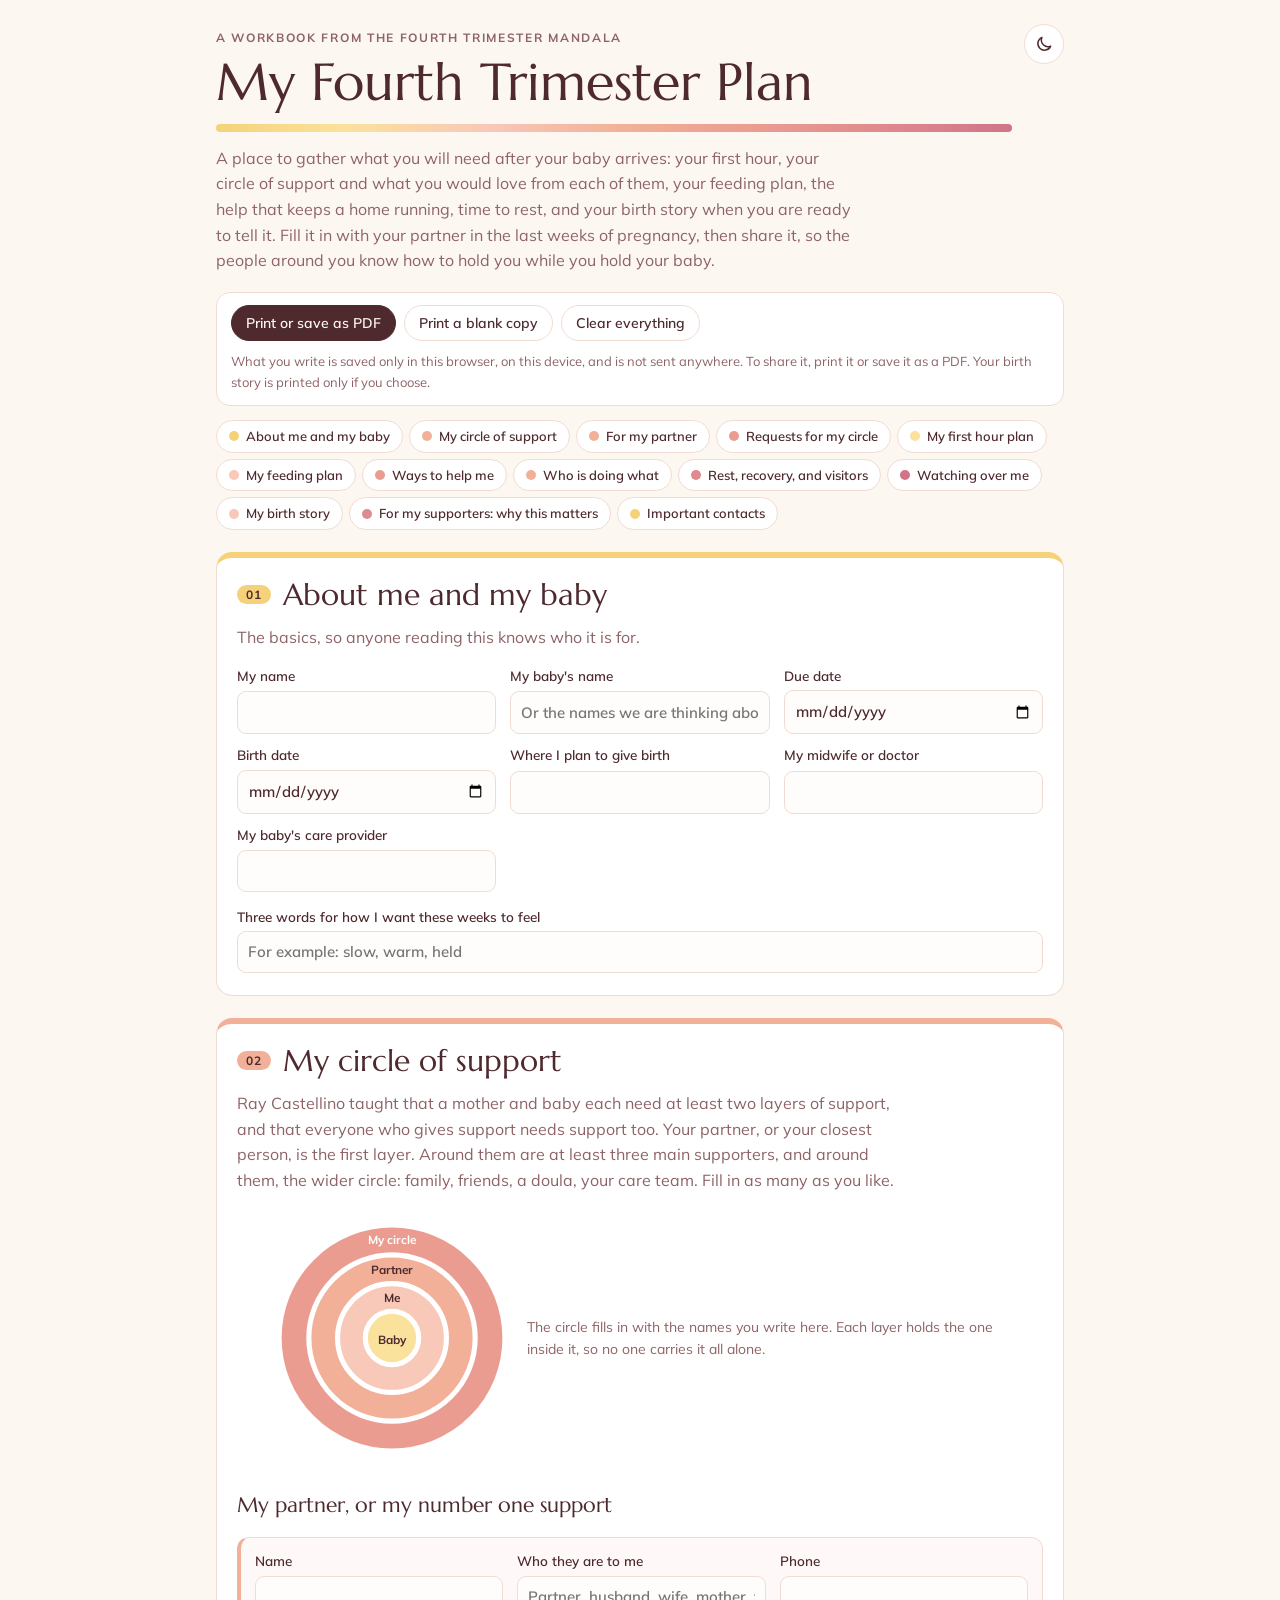
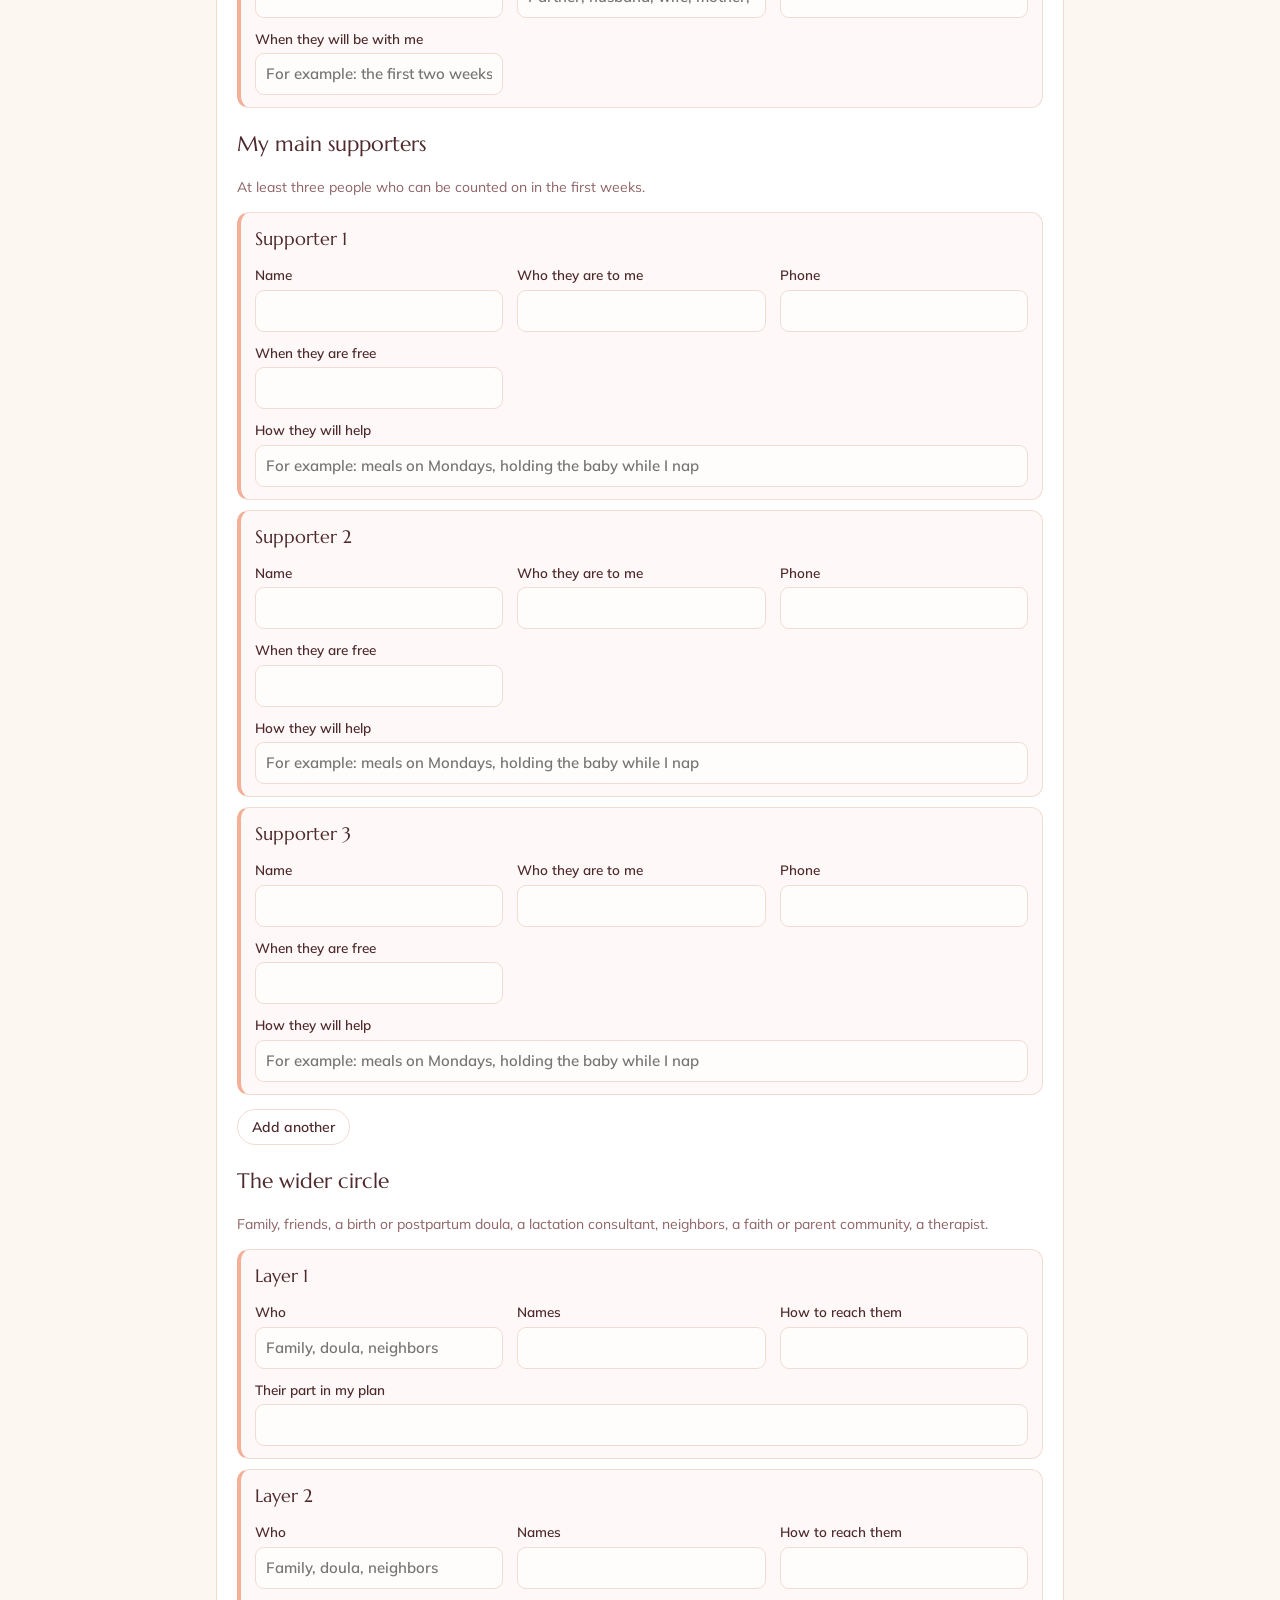
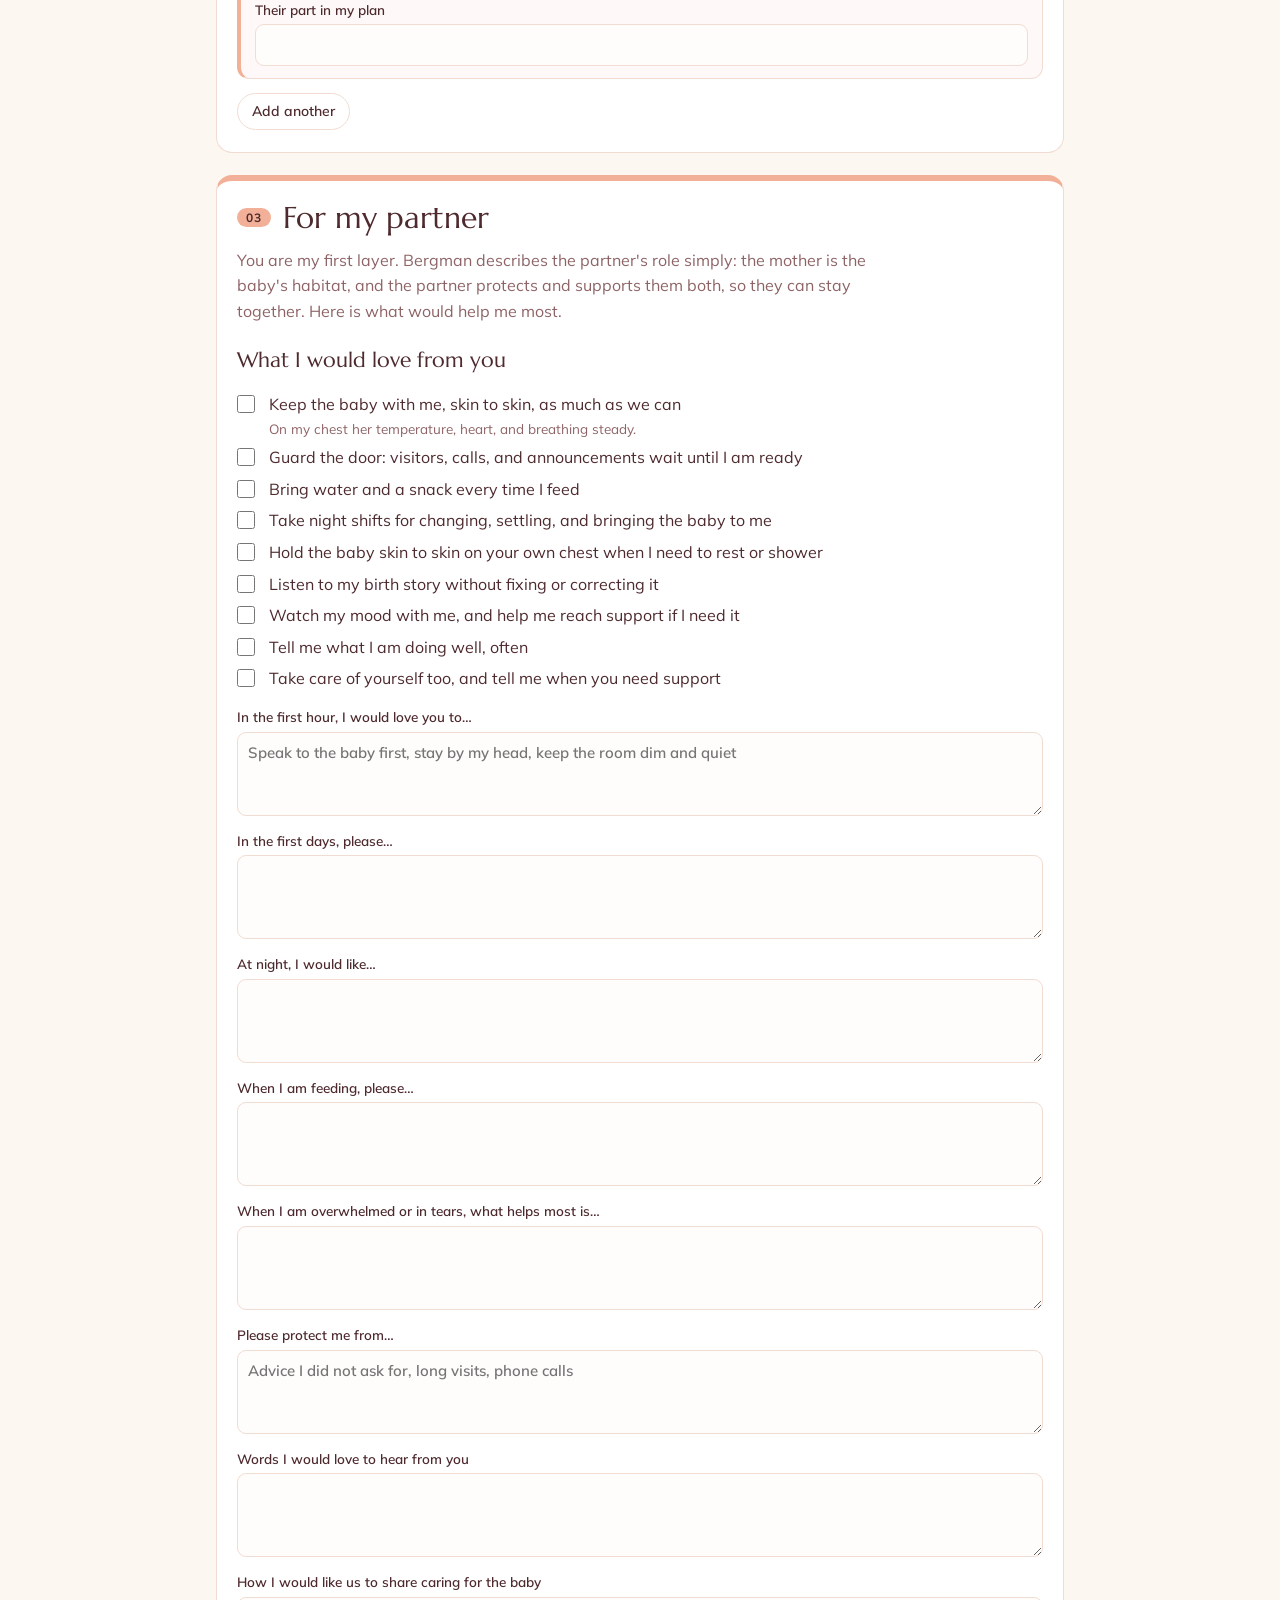
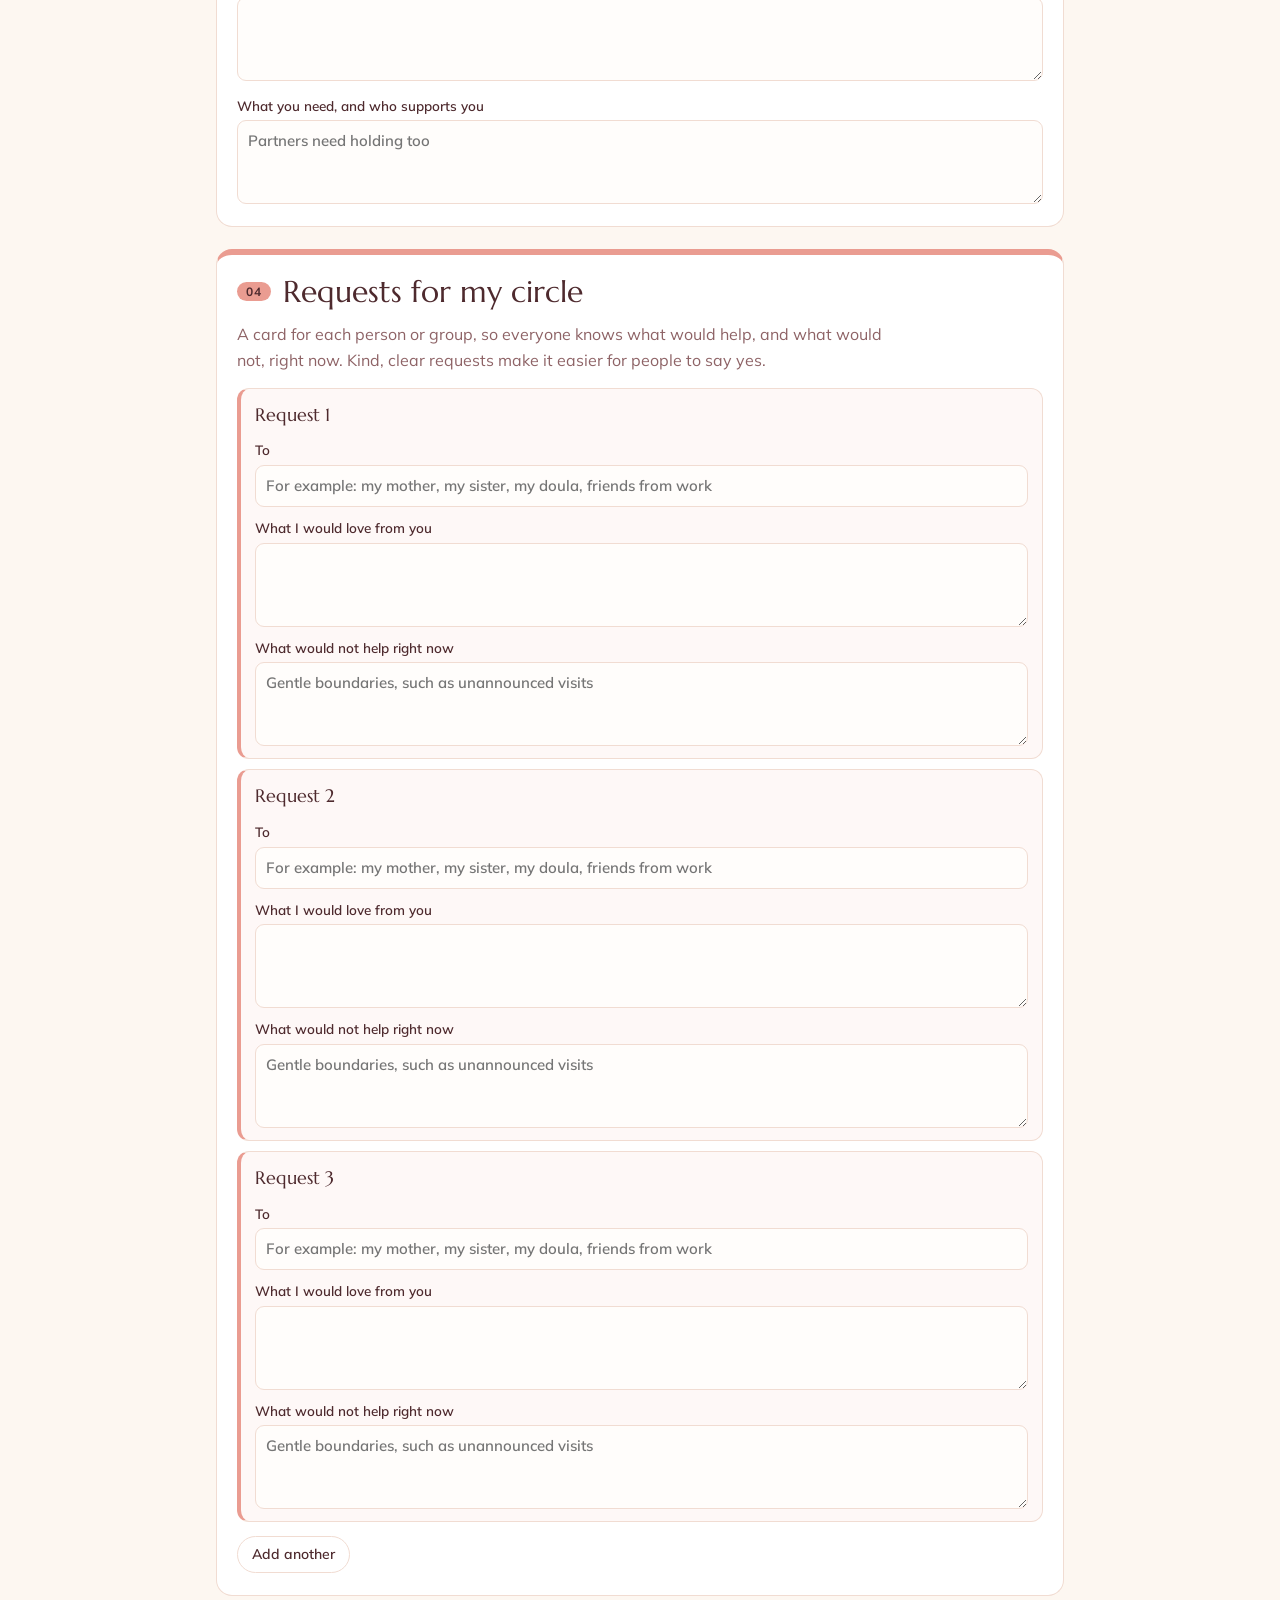
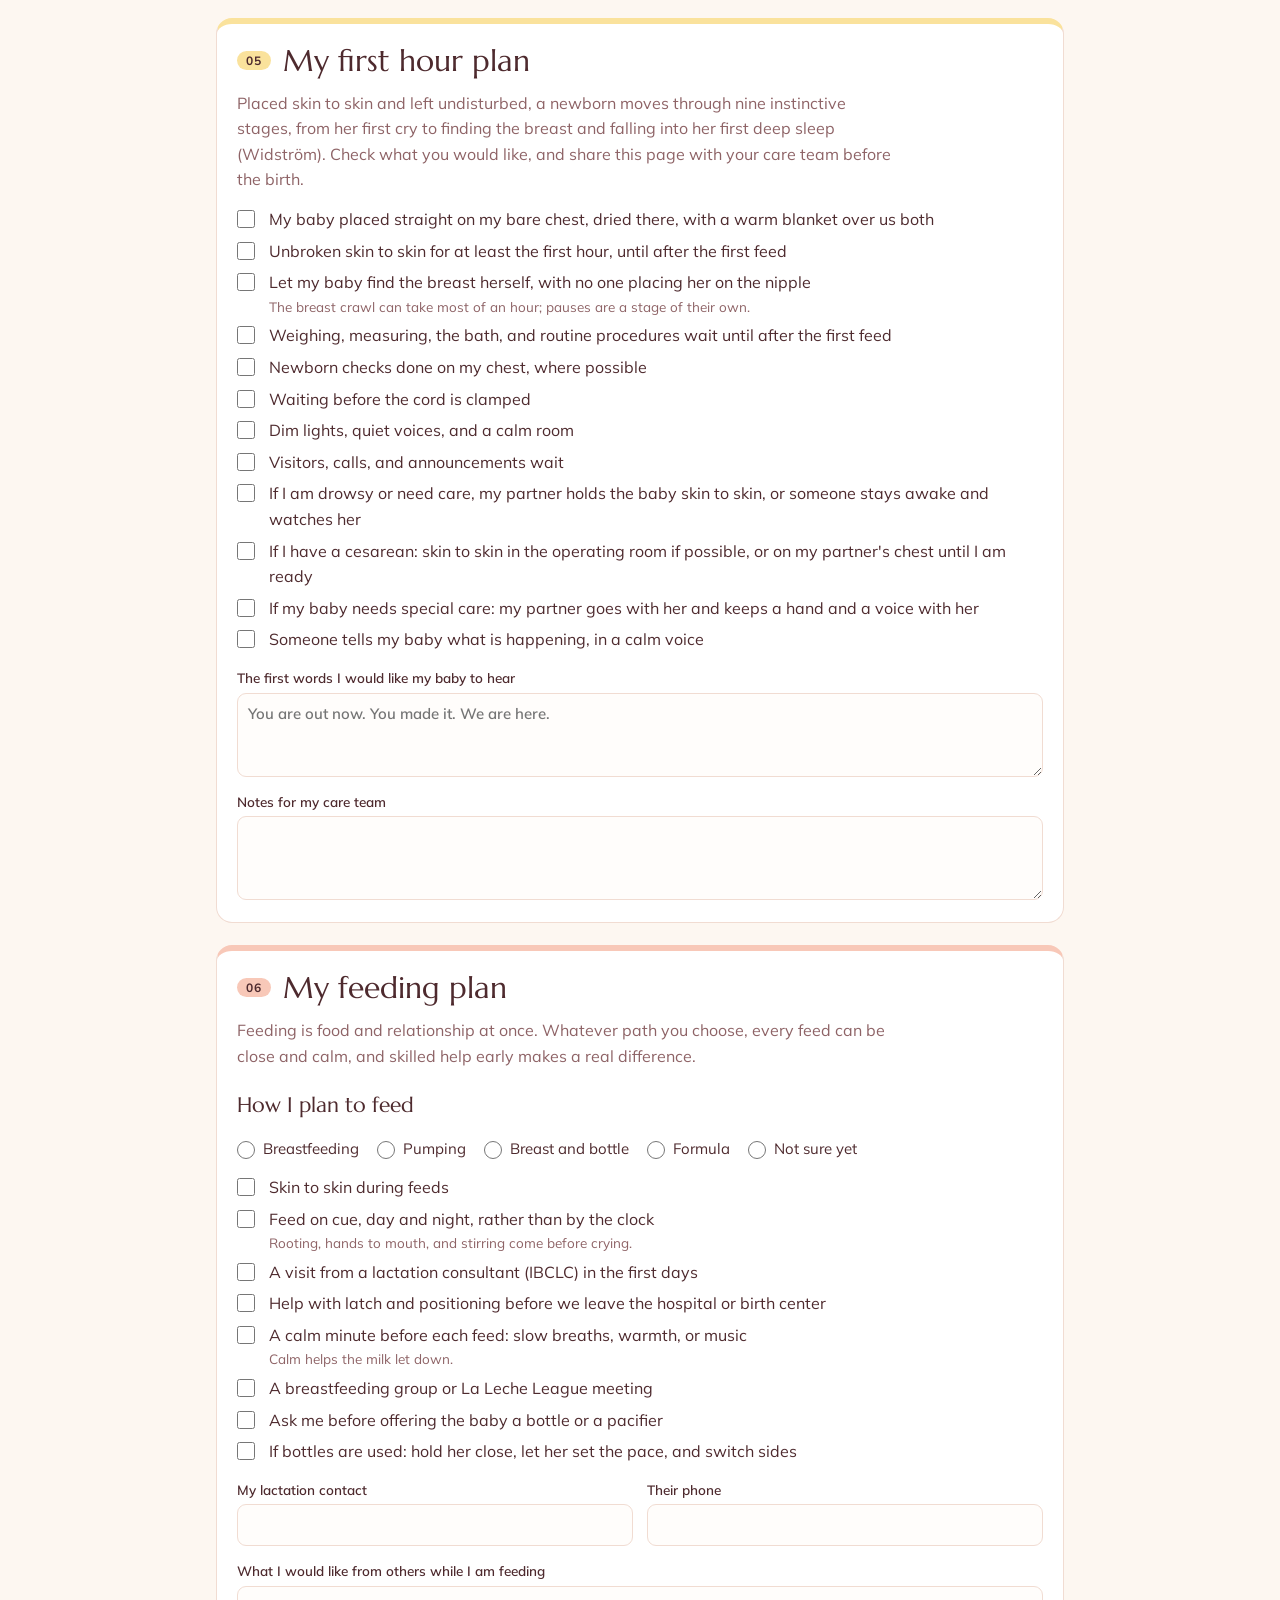
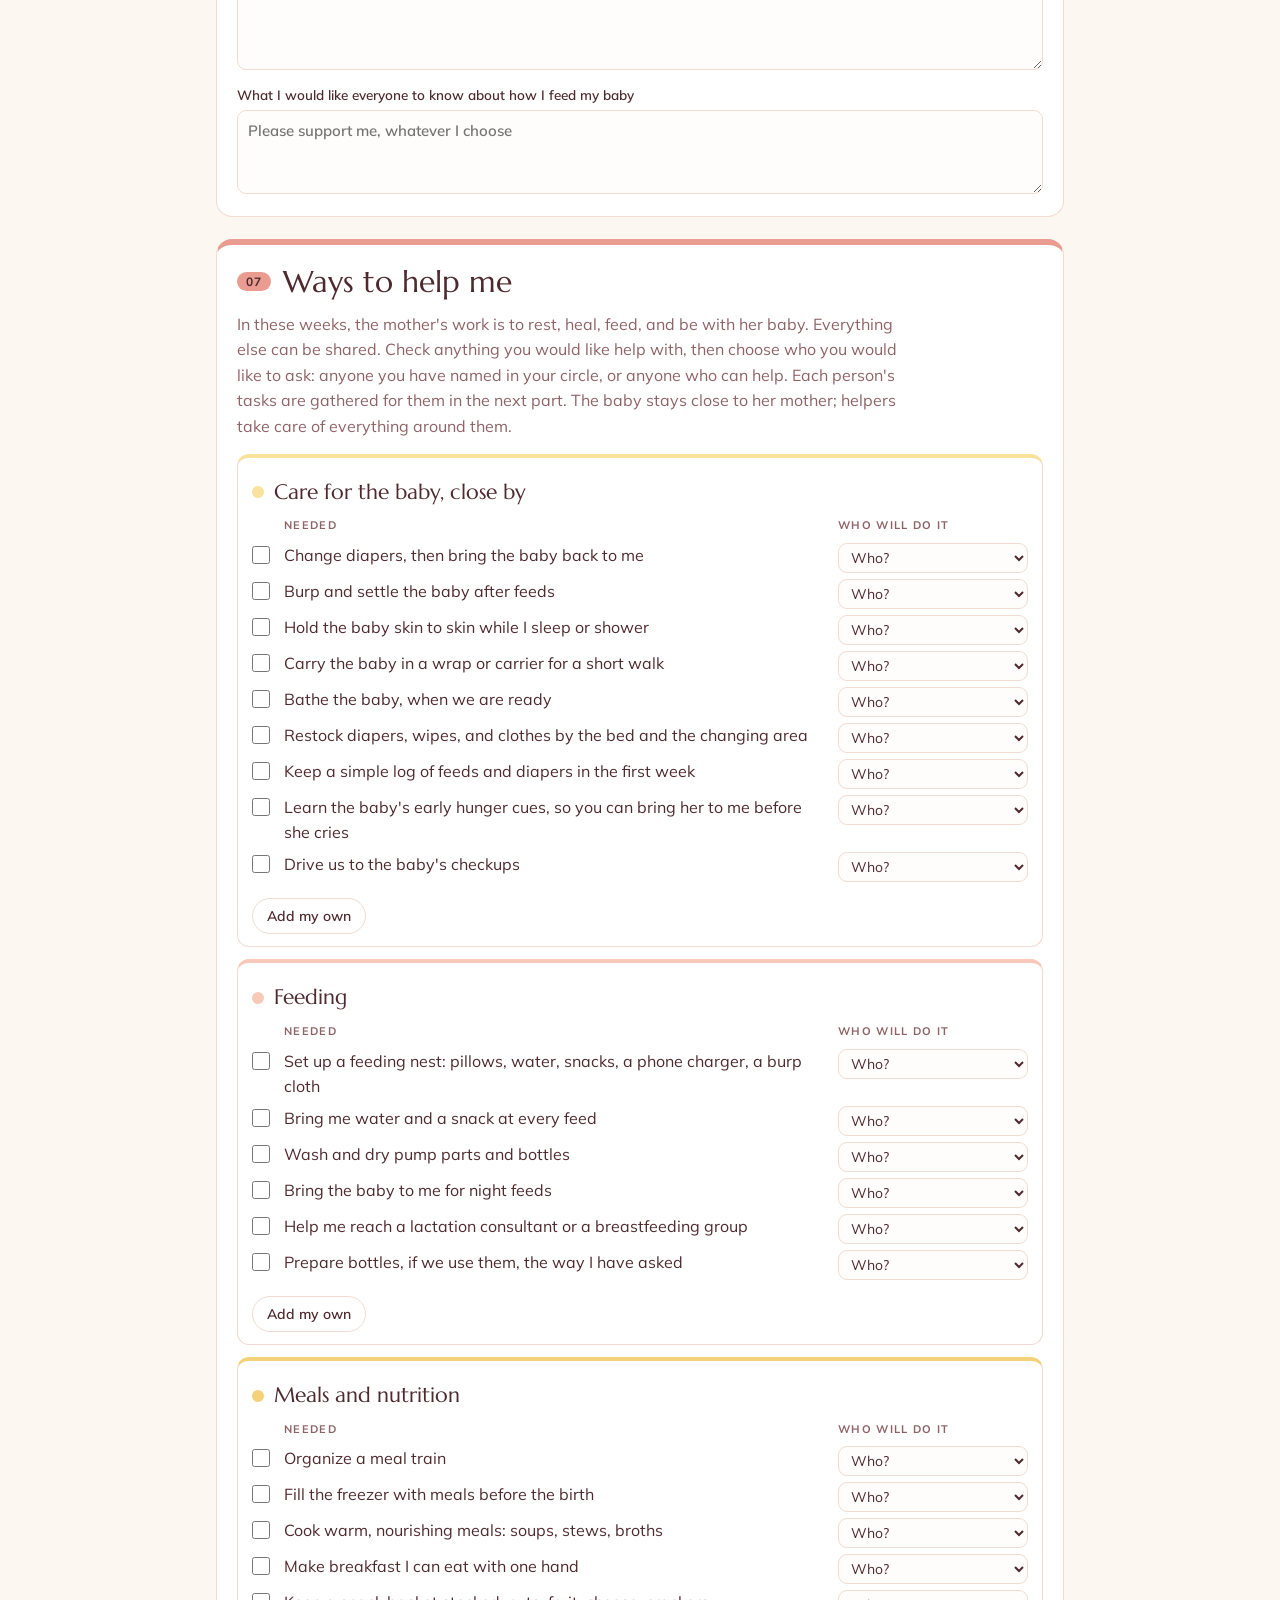
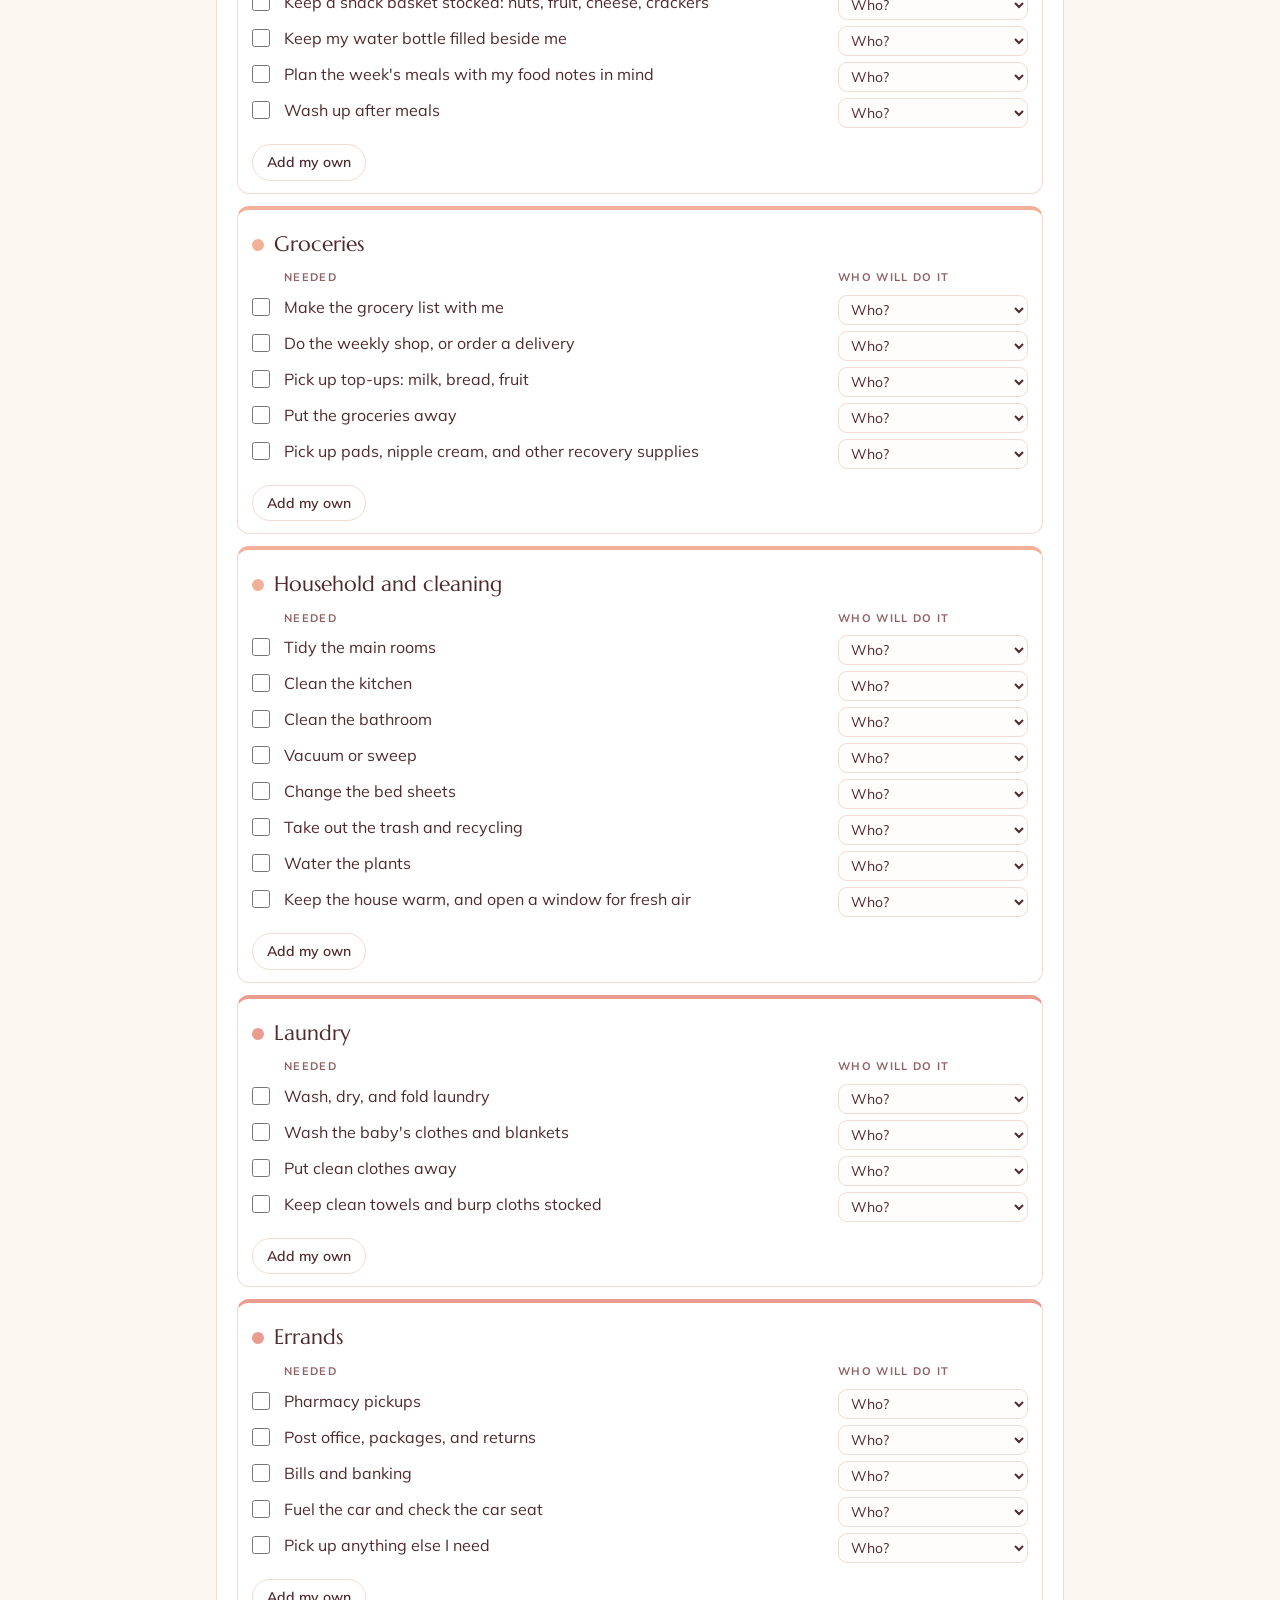
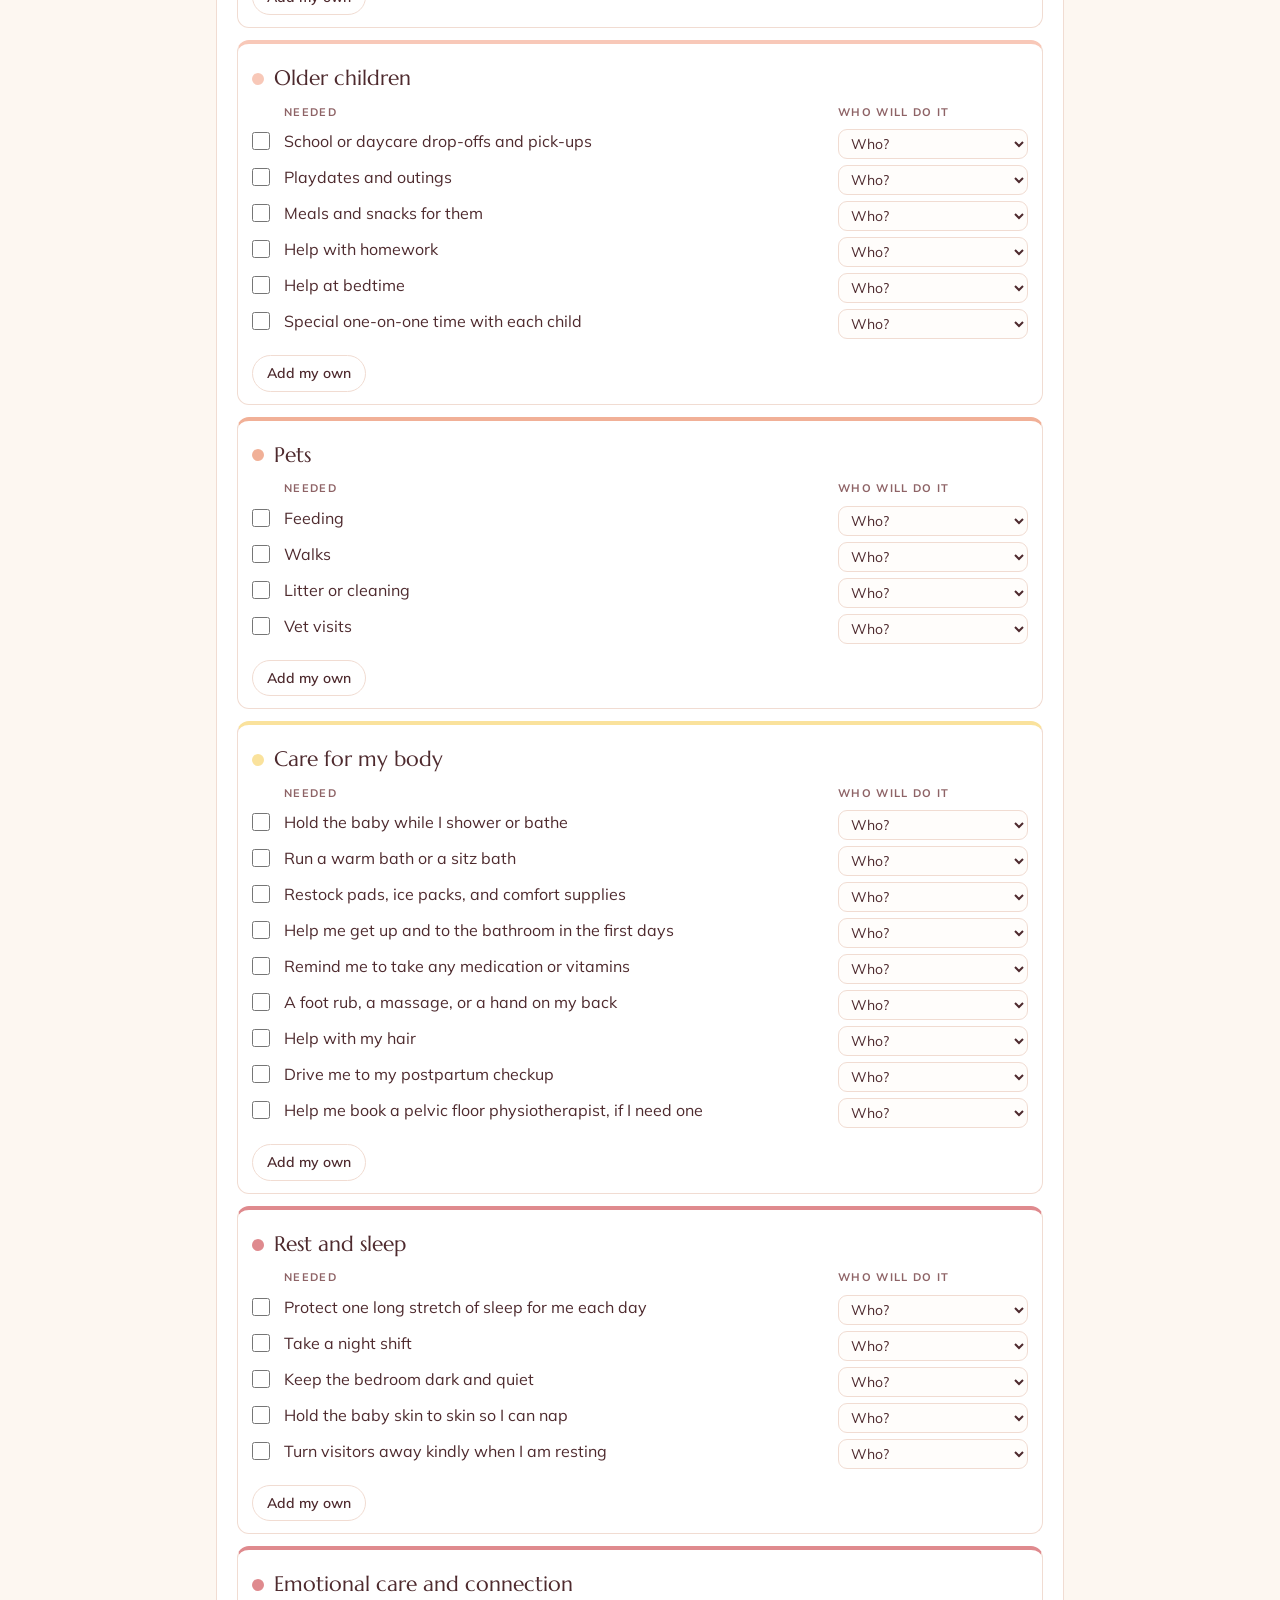
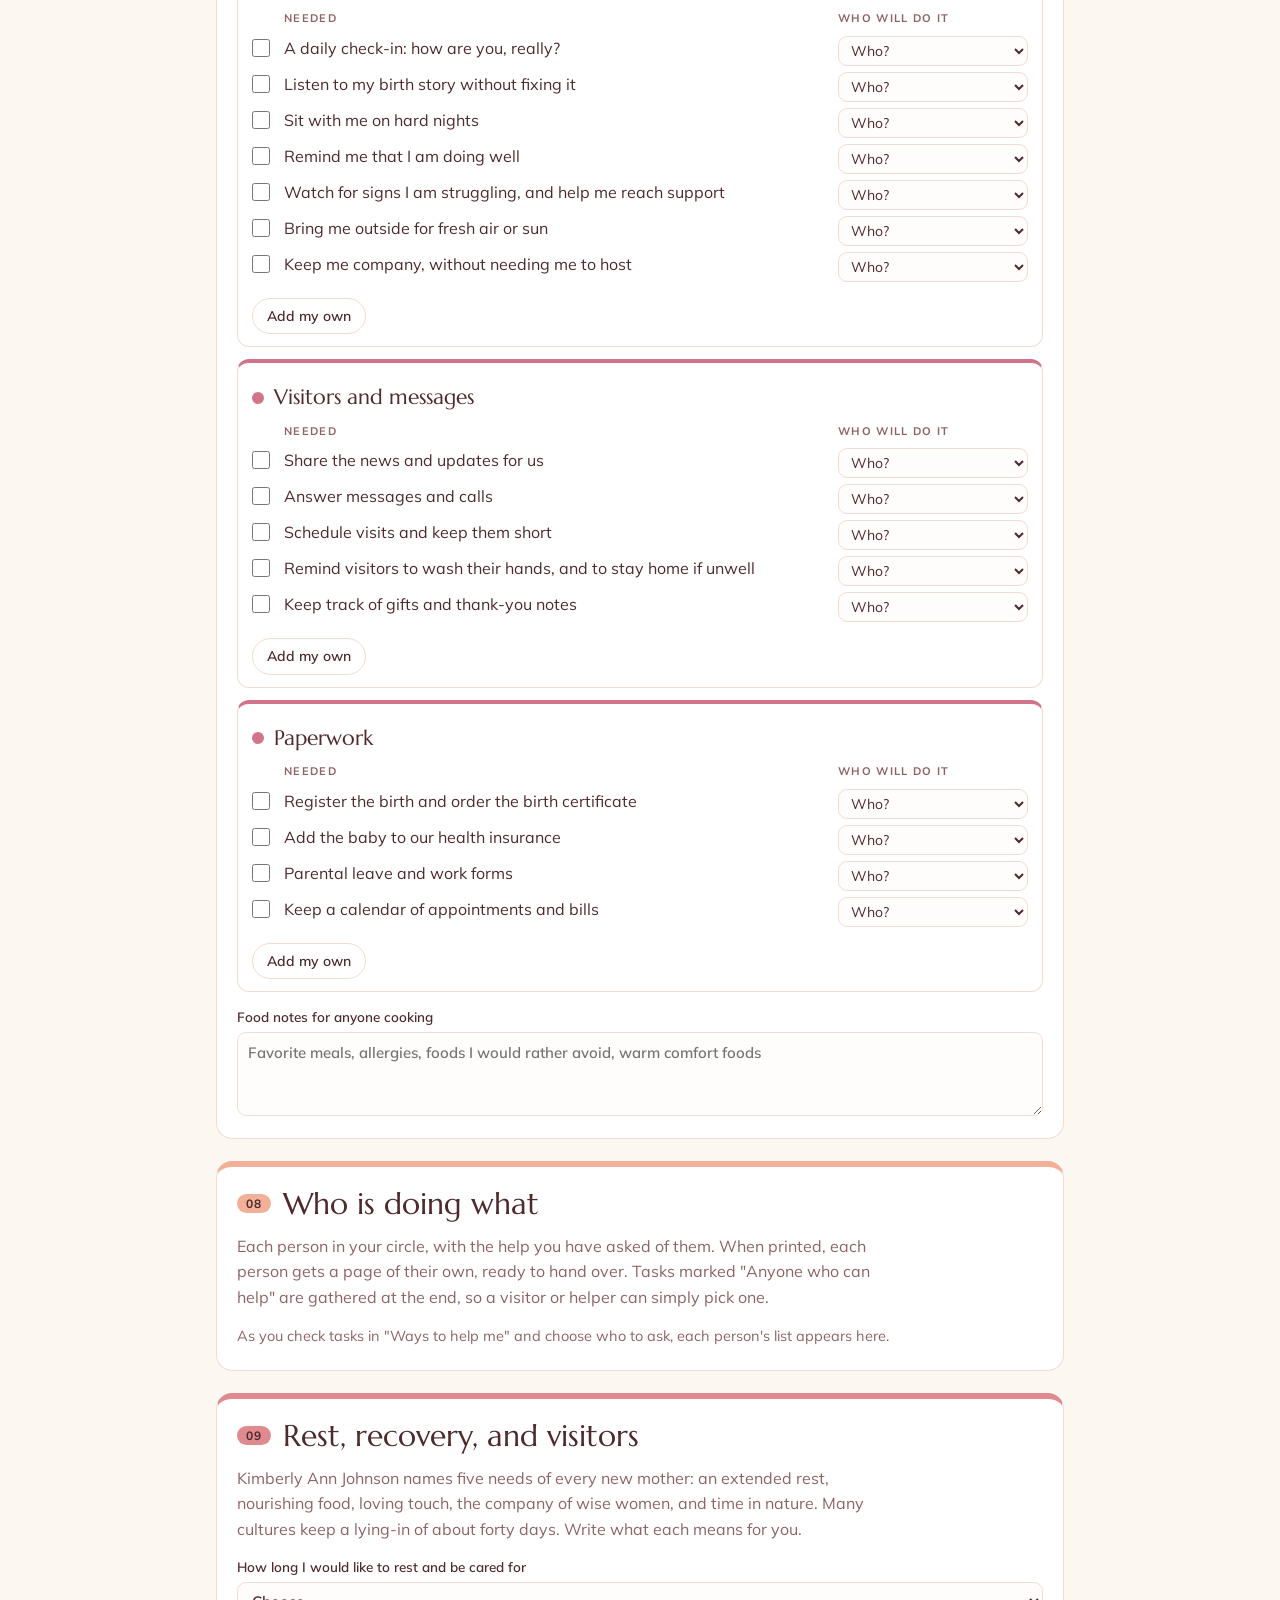
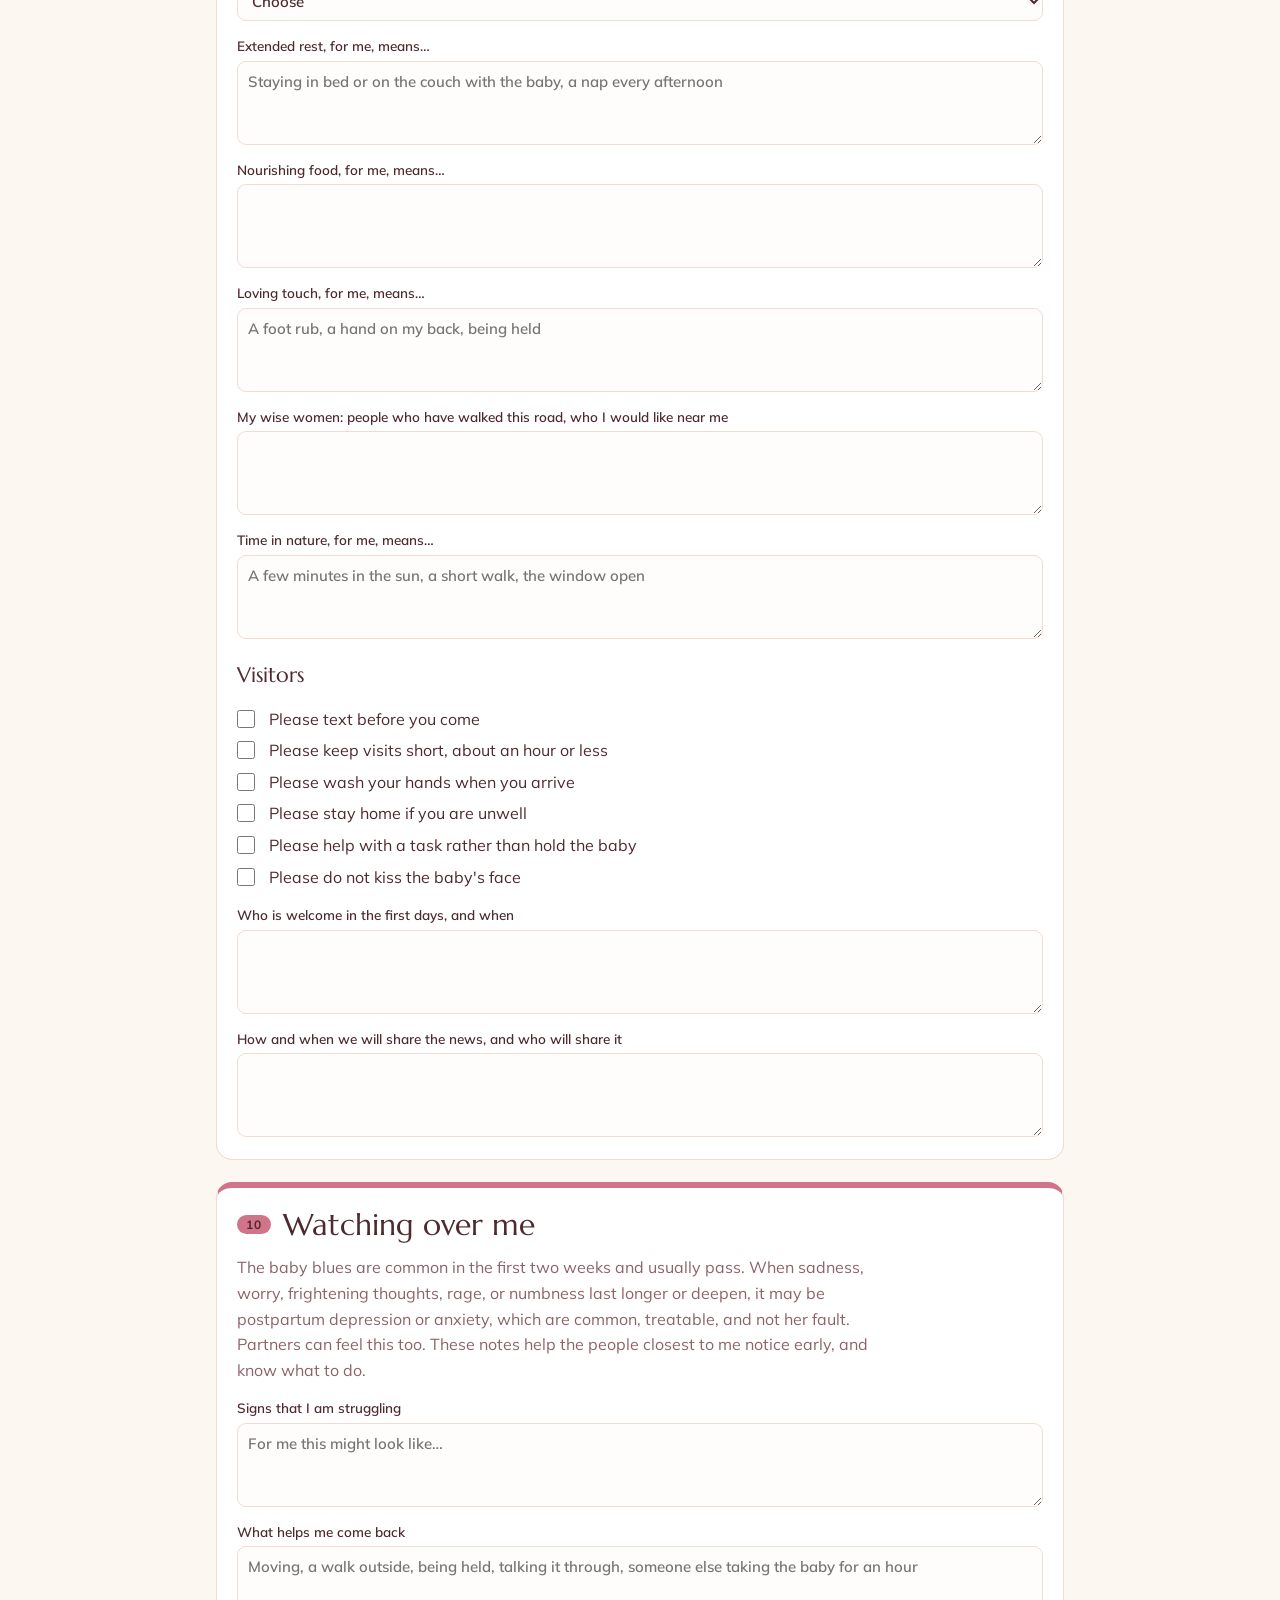
==== workbook/index.html @ f468a680 "My Fourth Trimester Plan: a fillable workbook with a circle of support, first hour and feeding plans" ====
<!doctype html>
<html lang="en">
<head>
<meta charset="utf-8">
<meta name="viewport" content="width=device-width,initial-scale=1,viewport-fit=cover">
<title>My Fourth Trimester Plan</title>
<meta name="description" content="A workbook for the weeks after birth: the first hour, a circle of support and what each person can do, a feeding plan, help at home, rest and visitors, a birth story, and a guide for supporters. A companion to The Fourth Trimester Mandala.">
<link rel="icon" href="../favicon.svg?v=1" type="image/svg+xml">
<link rel="preconnect" href="https://fonts.googleapis.com">
<link rel="preconnect" href="https://fonts.gstatic.com" crossorigin>
<link rel="stylesheet" href="https://fonts.googleapis.com/css2?family=Marcellus&family=Mulish:ital,wght@0,400;0,600;0,700;1,400&display=swap">
<style>
/* The same palette as The Fourth Trimester Mandala: a yellow center warming through blush and peach to rose. */
:root{
  --bg:#FDF7F1; --surface:#FFFFFF; --ink:#4E2A2E; --muted:#8E6366; --line:#F1DCD2; --field:#FFFDFB;
  --baby:#FAE29C; --mother:#F8C8B8; --partner:#F1B097; --circle:#EA9C91; --edu:#DF8A8E; --best:#D17489; --center:#F5D27A; --gold:#C08A2E;
  --on-light:#4E2A2E; --on-dark:#FFFFFF;
  --display:"Marcellus", "Cormorant Garamond", Georgia, serif;
  --body:"Mulish", "Avenir Next", "Segoe UI", system-ui, sans-serif;
}
@media (prefers-color-scheme: dark){ :root:not([data-theme="light"]){
  --bg:#261A1C; --surface:#302124; --ink:#F6E6DE; --muted:#CBA39D; --line:#4A3135; --field:#2A1C1F;
  --baby:#F3D78A; --mother:#F0BCAB; --partner:#E8A48A; --circle:#DA8C84; --edu:#CF7C84; --best:#BF6679; --center:#E8C467; --gold:#E8BE5E;
  --on-light:#3A1F22; color-scheme:dark }}
:root[data-theme="dark"]{
  --bg:#261A1C; --surface:#302124; --ink:#F6E6DE; --muted:#CBA39D; --line:#4A3135; --field:#2A1C1F;
  --baby:#F3D78A; --mother:#F0BCAB; --partner:#E8A48A; --circle:#DA8C84; --edu:#CF7C84; --best:#BF6679; --center:#E8C467; --gold:#E8BE5E;
  --on-light:#3A1F22; color-scheme:dark }
:root[data-theme="light"]{color-scheme:light}

*{box-sizing:border-box}
[hidden]{display:none!important}
body{background:var(--bg);color:var(--ink);font-family:var(--body);font-size:16px;line-height:1.6;margin:0}
.wrap{max-width:880px;margin:0 auto;padding-inline:16px;padding-block:28px 64px}
a{color:var(--ink);text-underline-offset:2px}
header.top{display:grid;gap:8px;margin-bottom:18px;position:relative;padding-right:52px}
.eyebrow{font-size:12px;letter-spacing:.14em;text-transform:uppercase;color:var(--muted);font-weight:700}
h1{font-family:var(--display);font-weight:400;font-size:clamp(34px,6vw,52px);line-height:1.05;margin:0}
.lede{color:var(--muted);margin:2px 0 0;max-width:64ch}
.themebtn{position:absolute;top:-4px;right:0;width:40px;height:40px;display:grid;place-items:center;border:1px solid var(--line);border-radius:50%;background:var(--surface);color:var(--ink);cursor:pointer;padding:0}
.themebtn svg{width:20px;height:20px}
.themebtn .sun{display:none} .is-dark .themebtn .moon{display:none} .is-dark .themebtn .sun{display:block}
.themebtn:focus-visible,.btn:focus-visible,.chip:focus-visible{outline:2px solid var(--ink);outline-offset:2px}

/* a small sunrise band, the mandala's rings laid flat */
.band{height:8px;border-radius:999px;background:linear-gradient(90deg,var(--center),var(--baby) 16%,var(--mother) 34%,var(--partner) 52%,var(--circle) 68%,var(--edu) 84%,var(--best));margin:6px 0 4px}

.toolbar{display:flex;flex-wrap:wrap;gap:8px;align-items:center;background:var(--surface);border:1px solid var(--line);border-radius:14px;padding:12px 14px;margin:14px 0}
.btn{font:inherit;font-size:14px;font-weight:600;border:1px solid var(--line);background:transparent;color:var(--ink);border-radius:999px;padding:6px 14px;cursor:pointer}
.btn:hover{background:var(--bg)}
.btn.primary{background:var(--ink);color:var(--bg);border-color:var(--ink)}
.toolbar .note{flex-basis:100%;margin:2px 0 0;font-size:13px;color:var(--muted)}
.saved{font-size:13px;color:var(--muted);margin-left:auto}

nav.toc{display:flex;flex-wrap:wrap;gap:6px;margin:0 0 22px}
.chip{font-size:13px;font-weight:600;padding:5px 12px;border-radius:999px;border:1px solid var(--line);background:var(--surface);color:var(--ink);text-decoration:none;display:inline-flex;align-items:center;gap:7px}
.chip i{width:10px;height:10px;border-radius:50%;background:var(--c)}

section.part{background:var(--surface);border:1px solid var(--line);border-top:6px solid var(--c);border-radius:16px;padding:20px 20px 22px;margin:0 0 22px;display:grid;gap:14px;scroll-margin-top:12px}
section.part h2{font-family:var(--display);font-weight:400;font-size:30px;line-height:1.1;margin:0;display:flex;align-items:center;gap:12px}
section.part h2 .num{font-family:var(--body);font-size:12px;font-weight:700;letter-spacing:.1em;color:var(--on-light);background:var(--c);border-radius:999px;padding:3px 9px}
section.part h3{font-family:var(--display);font-weight:400;font-size:21px;margin:6px 0 0}
.intro{margin:0;color:var(--muted);max-width:66ch}
.hint{margin:0;font-size:14px;color:var(--muted)}

/* fields */
.grid{display:grid;grid-template-columns:repeat(auto-fit,minmax(220px,1fr));gap:10px 14px}
label.f{display:grid;gap:4px;font-size:13.5px;font-weight:600}
label.f span.sub{font-weight:400;color:var(--muted)}
input[type=text],input[type=tel],input[type=date],textarea,select{font:inherit;font-size:15px;color:var(--ink);background:var(--field);border:1px solid var(--line);border-radius:9px;padding:8px 10px;width:100%}
textarea{resize:vertical;min-height:84px;line-height:1.55;overflow:hidden}
input:focus,textarea:focus,select:focus{outline:2px solid color-mix(in srgb, var(--c, var(--ink)) 70%, var(--ink));outline-offset:1px}
.card{border:1px solid var(--line);border-left:4px solid var(--c);border-radius:12px;padding:12px 14px;display:grid;gap:10px;background:color-mix(in srgb, var(--c) 7%, var(--surface))}
.card .cardhead{display:flex;justify-content:space-between;align-items:center;gap:8px;font-family:var(--display);font-size:18px}
.remove{font:inherit;font-size:12.5px;border:none;background:none;color:var(--muted);cursor:pointer;text-decoration:underline}
.add{justify-self:start}

/* checklists */
ul.checks{list-style:none;margin:0;padding:0;display:grid;gap:6px}
ul.checks li{display:grid;grid-template-columns:22px 1fr;gap:10px;align-items:start}
ul.checks li.task{grid-template-columns:22px 1fr minmax(120px,190px)}
ul.checks input[type=checkbox],.radio input{width:18px;height:18px;margin:3px 0 0;accent-color:var(--best)}
ul.checks li.task input[type=text],select.who{padding:4px 8px;font-size:14px}
ul.checks .why{display:block;font-size:13.5px;color:var(--muted)}
@media (max-width:560px){ ul.checks li.task{grid-template-columns:22px 1fr} ul.checks li.task input[type=text],ul.checks li.task select{grid-column:2} }
.cats{display:grid;gap:12px}
.cat{display:grid;gap:8px;padding:12px 14px;border-radius:12px;border:1px solid var(--line);border-top:4px solid var(--c);align-content:start}
.cat h3{margin:0;display:flex;align-items:center;gap:10px}
.cat h3 i{width:12px;height:12px;border-radius:50%;background:var(--c)}
.colhead{display:grid;grid-template-columns:22px 1fr minmax(120px,190px);gap:10px;font-size:11px;font-weight:700;letter-spacing:.12em;text-transform:uppercase;color:var(--muted)}
@media (max-width:560px){ .colhead{display:none} }
.radio{display:flex;flex-wrap:wrap;gap:8px 18px}
.radio label{display:flex;gap:8px;align-items:center;font-size:15px}

/* the circle of support, drawn from the names she writes */
.assign{display:grid;gap:12px}
.person{border:1px solid var(--line);border-left:5px solid var(--c);border-radius:12px;padding:12px 14px;display:grid;gap:8px;background:color-mix(in srgb, var(--c) 7%, var(--surface))}
.person h3{margin:0;display:flex;flex-wrap:wrap;align-items:baseline;gap:4px 10px}
.person h3 span{font-family:var(--body);font-size:13.5px;color:var(--muted)}
.person ul{margin:0;padding-left:20px;display:grid;gap:4px}
.person .cat-l{font-size:11px;font-weight:700;letter-spacing:.12em;text-transform:uppercase;color:var(--muted);margin-top:4px}
.person .req{font-size:14.5px;margin:0;white-space:pre-wrap}
.empty{margin:0;color:var(--muted);font-size:14.5px}
.circlefig{display:flex;flex-wrap:wrap;gap:14px 20px;align-items:center}
.circlefig svg{width:230px;height:230px;flex:none}
.circlefig text{font-family:var(--body);font-size:11.5px;font-weight:700;fill:var(--on-light);text-anchor:middle;dominant-baseline:central}
.circlefig figcaption{flex:1 1 220px;font-size:14px;color:var(--muted)}

/* reading for supporters */
.learn{display:grid;gap:12px}
.learn article{border-left:4px solid var(--c);padding:4px 0 4px 14px;display:grid;gap:6px}
.learn article h3{margin:0}
.learn p{margin:0;max-width:68ch}
.learn ul{margin:0;padding-left:20px;display:grid;gap:5px}
.urgent{border:1px solid var(--best);border-left:5px solid var(--best);border-radius:12px;padding:12px 14px;display:grid;gap:6px}
.urgent p{margin:0}
.private{background:color-mix(in srgb, var(--mother) 22%, transparent);border-radius:10px;padding:10px 12px;font-size:14.5px;margin:0}
.foot{font-size:13px;color:var(--muted);border-top:1px solid var(--line);padding-top:14px;margin-top:10px}

/* printing: a clean workbook, one part to a page, with lines left for writing by hand */
@media print{
  @page{size:letter;margin:0.6in}
  :root{--bg:#fff;--surface:#fff;--field:#fff}
  body{font-size:11.5pt;background:#fff}
  .toolbar,nav.toc,.themebtn,.remove,.add,.noprint{display:none!important}
  .wrap{max-width:none;padding:0}
  section.part{break-before:page;border:none;border-top:5pt solid var(--c);border-radius:0;padding:12pt 0 0;-webkit-print-color-adjust:exact;print-color-adjust:exact}
  section.part:first-of-type{break-before:auto}
  section.part.skip{display:none}
  .person{break-before:page;break-inside:avoid}
  .person:first-child{break-before:auto}
  .card,.cat,.learn article,.urgent{break-inside:avoid;-webkit-print-color-adjust:exact;print-color-adjust:exact}
  input[type=text],input[type=tel],input[type=date],select{border:none;border-bottom:1px solid #bbb;border-radius:0;padding:2pt 0;background:none}
  textarea{border:1px solid #ddd;background:repeating-linear-gradient(#fff 0 23px,#ddd 23px 24px);-webkit-print-color-adjust:exact;print-color-adjust:exact;line-height:24px;padding:0 6pt;resize:none}
  .band{-webkit-print-color-adjust:exact;print-color-adjust:exact}
  ::placeholder{color:transparent}
  select{appearance:none;-webkit-appearance:none;background:none}
  input[type=date]::-webkit-calendar-picker-indicator{display:none}
  .blankfield{color:transparent!important}
  a{text-decoration:none}
}
</style>
<script>
try{ var t=localStorage.getItem("ft-theme"); if(t==="light"||t==="dark") document.documentElement.setAttribute("data-theme",t); }catch(e){}
</script>
</head>
<body>
<div class="wrap">
  <header class="top">
    <button class="themebtn" type="button" id="themebtn" aria-label="Switch to dark mode">
      <svg class="sun" viewBox="0 0 24 24" fill="none" stroke="currentColor" stroke-width="1.8" stroke-linecap="round" aria-hidden="true"><circle cx="12" cy="12" r="4.2"/><path d="M12 2.5v2.2M12 19.3v2.2M2.5 12h2.2M19.3 12h2.2M5.3 5.3l1.6 1.6M17.1 17.1l1.6 1.6M5.3 18.7l1.6-1.6M17.1 6.9l1.6-1.6"/></svg>
      <svg class="moon" viewBox="0 0 24 24" fill="none" stroke="currentColor" stroke-width="1.8" stroke-linejoin="round" aria-hidden="true"><path d="M20 14.5A8 8 0 0 1 9.5 4a8 8 0 1 0 10.5 10.5z"/></svg>
    </button>
    <div class="eyebrow">A workbook from The Fourth Trimester Mandala</div>
    <h1>My Fourth Trimester Plan</h1>
    <div class="band" aria-hidden="true"></div>
    <p class="lede">A place to gather what you will need after your baby arrives: your first hour, your circle of support and what you would love from each of them, your feeding plan, the help that keeps a home running, time to rest, and your birth story when you are ready to tell it. Fill it in with your partner in the last weeks of pregnancy, then share it, so the people around you know how to hold you while you hold your baby.</p>
  </header>

  <div class="toolbar">
    <button class="btn primary" type="button" id="print">Print or save as PDF</button>
    <button class="btn" type="button" id="printblank">Print a blank copy</button>
    <button class="btn" type="button" id="clear">Clear everything</button>
    <span class="saved" id="saved" aria-live="polite"></span>
    <p class="note">What you write is saved only in this browser, on this device, and is not sent anywhere. To share it, print it or save it as a PDF. Your birth story is printed only if you choose.</p>
  </div>

  <nav class="toc" id="toc" aria-label="Parts of the workbook"></nav>
  <form id="wb" autocomplete="off" onsubmit="return false"></form>

  <p class="foot">A companion to <a href="../">The Fourth Trimester Mandala</a>, created by Erin Singleton, a student in APPPAH's Prenatal &amp; Perinatal Educator certification. An educational workbook, not medical advice. Share your first hour and feeding plans with your midwife or doctor ahead of time; medical needs come first.</p>
</div>

<script>
(function(){
"use strict";
const form=document.getElementById("wb");
const esc=t=>String(t).replace(/&/g,"&amp;").replace(/</g,"&lt;").replace(/"/g,"&quot;");

/* ---------- small builders: each field carries its own name, and that name is its place in what is saved ---------- */
const txt=(k,label,ph="",type="text")=>`<label class="f">${label}<input type="${type}" name="${k}" placeholder="${esc(ph)}"></label>`;
const area=(k,label,ph="",sub="")=>`<label class="f">${label}${sub?` <span class="sub">${sub}</span>`:""}<textarea name="${k}" placeholder="${esc(ph)}"></textarea></label>`;
const checks=(k,items)=>`<ul class="checks">${items.map((it,i)=>{ const [t,why]=Array.isArray(it)?it:[it,""]; return `<li><input type="checkbox" name="${k}.${i}" id="${k}.${i}"><label for="${k}.${i}">${t}${why?`<span class="why">${why}</span>`:""}</label></li>`; }).join("")}</ul>`;
const tasks=(k,items)=>`<div class="colhead" aria-hidden="true"><span></span><span>Needed</span><span>Who will do it</span></div><ul class="checks">${items.map((t,i)=>`<li class="task"><input type="checkbox" name="${k}.${i}" id="${k}.${i}"><label for="${k}.${i}">${t}</label><select class="who" name="${k}.${i}.who" aria-label="Who will do it: ${esc(t)}"></select></li>`).join("")}</ul>`;
const radio=(k,opts)=>`<div class="radio" role="radiogroup">${opts.map((o,i)=>`<label><input type="radio" name="${k}" value="${i}">${o}</label>`).join("")}</div>`;

/* Repeating cards, such as supporters or requests: a minimum number shown, and more can be added. */
const REP={};
function rep(id, min, label, row, btn="Add another"){ REP[id]={min,label,row}; return `<div class="rep" id="rep-${id}" style="display:grid;gap:10px"></div><button class="btn add" type="button" data-add="${id}">${btn}</button>`; }
function drawRep(id,n){
  const r=REP[id], box=document.getElementById("rep-"+id);
  box.innerHTML=Array.from({length:n},(_,i)=>`<div class="card" data-i="${i}"><div class="cardhead"><span>${r.label(i)}</span>${i>=r.min?`<button class="remove" type="button" data-remove="${id}" data-i="${i}">Remove</button>`:""}</div>${r.row(id+"."+i,i)}</div>`).join("");
}

/* ---------- the parts of the workbook ---------- */
const PARTS=[
 {id:"me", c:"--center", title:"About me and my baby", html:()=>`
   <p class="intro">The basics, so anyone reading this knows who it is for.</p>
   <div class="grid">${txt("me.name","My name")}${txt("me.baby","My baby's name","Or the names we are thinking about")}${txt("me.due","Due date","","date")}${txt("me.born","Birth date","Fill in after the birth","date")}${txt("me.place","Where I plan to give birth")}${txt("me.provider","My midwife or doctor")}${txt("me.babydoc","My baby's care provider")}</div>
   ${txt("me.words","Three words for how I want these weeks to feel","For example: slow, warm, held")}`},

 {id:"circle", c:"--partner", title:"My circle of support", html:()=>`
   <p class="intro">Ray Castellino taught that a mother and baby each need at least two layers of support, and that everyone who gives support needs support too. Your partner, or your closest person, is the first layer. Around them are at least three main supporters, and around them, the wider circle: family, friends, a doula, your care team. Fill in as many as you like.</p>
   <figure class="circlefig"><svg viewBox="-112 -112 224 224" role="img" aria-label="My circle of support">
     <g stroke="var(--surface)" stroke-width="5"><circle r="110" fill="var(--circle)"/><circle r="81" fill="var(--partner)"/><circle r="53" fill="var(--mother)"/><circle r="26" fill="var(--baby)"/></g>
     <text y="-95.5" id="fig-circle" style="fill:var(--on-dark)">My circle</text><text y="-67" id="fig-partner">Partner</text><text y="-39.5" id="fig-me">Me</text><text y="1" id="fig-baby">Baby</text></svg>
     <figcaption>The circle fills in with the names you write here. Each layer holds the one inside it, so no one carries it all alone.</figcaption></figure>
   <h3>My partner, or my number one support</h3>
   <div class="card" style="--c:var(--partner)"><div class="grid">${txt("p.name","Name")}${txt("p.rel","Who they are to me","Partner, husband, wife, mother, friend")}${txt("p.phone","Phone","","tel")}${txt("p.when","When they will be with me","For example: the first two weeks at home")}</div></div>
   <h3>My main supporters</h3>
   <p class="hint">At least three people who can be counted on in the first weeks.</p>
   ${rep("main",3,i=>"Supporter "+(i+1),k=>`<div class="grid">${txt(k+".name","Name")}${txt(k+".rel","Who they are to me")}${txt(k+".phone","Phone","","tel")}${txt(k+".when","When they are free")}</div>${txt(k+".help","How they will help","For example: meals on Mondays, holding the baby while I nap")}`)}
   <h3>The wider circle</h3>
   <p class="hint">Family, friends, a birth or postpartum doula, a lactation consultant, neighbors, a faith or parent community, a therapist.</p>
   ${rep("wider",2,i=>"Layer "+(i+1),k=>`<div class="grid">${txt(k+".who","Who","Family, doula, neighbors")}${txt(k+".names","Names")}${txt(k+".contact","How to reach them")}</div>${txt(k+".role","Their part in my plan")}`)}`},

 {id:"partner", c:"--partner", title:"For my partner", html:()=>`
   <p class="intro">You are my first layer. Bergman describes the partner's role simply: the mother is the baby's habitat, and the partner protects and supports them both, so they can stay together. Here is what would help me most.</p>
   <h3>What I would love from you</h3>
   ${checks("p.req",[["Keep the baby with me, skin to skin, as much as we can","On my chest her temperature, heart, and breathing steady."],["Guard the door: visitors, calls, and announcements wait until I am ready",""],["Bring water and a snack every time I feed",""],["Take night shifts for changing, settling, and bringing the baby to me",""],["Hold the baby skin to skin on your own chest when I need to rest or shower",""],["Listen to my birth story without fixing or correcting it",""],["Watch my mood with me, and help me reach support if I need it",""],["Tell me what I am doing well, often",""],["Take care of yourself too, and tell me when you need support",""]])}
   ${area("p.hour","In the first hour, I would love you to…","Speak to the baby first, stay by my head, keep the room dim and quiet")}
   ${area("p.days","In the first days, please…")}
   ${area("p.nights","At night, I would like…")}
   ${area("p.feeds","When I am feeding, please…")}
   ${area("p.hard","When I am overwhelmed or in tears, what helps most is…")}
   ${area("p.protect","Please protect me from…","Advice I did not ask for, long visits, phone calls")}
   ${area("p.words","Words I would love to hear from you")}
   ${area("p.share","How I would like us to share caring for the baby")}
   ${area("p.you","What you need, and who supports you","Partners need holding too")}`},

 {id:"requests", c:"--circle", title:"Requests for my circle", html:()=>`
   <p class="intro">A card for each person or group, so everyone knows what would help, and what would not, right now. Kind, clear requests make it easier for people to say yes.</p>
   ${rep("req",3,i=>"Request "+(i+1),k=>`${txt(k+".to","To","For example: my mother, my sister, my doula, friends from work")}${area(k+".yes","What I would love from you")}${area(k+".no","What would not help right now","Gentle boundaries, such as unannounced visits")}`)}`},

 {id:"hour", c:"--baby", title:"My first hour plan", html:()=>`
   <p class="intro">Placed skin to skin and left undisturbed, a newborn moves through nine instinctive stages, from her first cry to finding the breast and falling into her first deep sleep (Widström). Check what you would like, and share this page with your care team before the birth.</p>
   ${checks("hour",[["My baby placed straight on my bare chest, dried there, with a warm blanket over us both",""],["Unbroken skin to skin for at least the first hour, until after the first feed",""],["Let my baby find the breast herself, with no one placing her on the nipple","The breast crawl can take most of an hour; pauses are a stage of their own."],["Weighing, measuring, the bath, and routine procedures wait until after the first feed",""],["Newborn checks done on my chest, where possible",""],["Waiting before the cord is clamped",""],["Dim lights, quiet voices, and a calm room",""],["Visitors, calls, and announcements wait",""],["If I am drowsy or need care, my partner holds the baby skin to skin, or someone stays awake and watches her",""],["If I have a cesarean: skin to skin in the operating room if possible, or on my partner's chest until I am ready",""],["If my baby needs special care: my partner goes with her and keeps a hand and a voice with her",""],["Someone tells my baby what is happening, in a calm voice",""]])}
   ${area("hour.words","The first words I would like my baby to hear","You are out now. You made it. We are here.")}
   ${area("hour.notes","Notes for my care team")}`},

 {id:"feeding", c:"--mother", title:"My feeding plan", html:()=>`
   <p class="intro">Feeding is food and relationship at once. Whatever path you choose, every feed can be close and calm, and skilled help early makes a real difference.</p>
   <h3>How I plan to feed</h3>
   ${radio("feed.how",["Breastfeeding","Pumping","Breast and bottle","Formula","Not sure yet"])}
   ${checks("feed.want",[["Skin to skin during feeds",""],["Feed on cue, day and night, rather than by the clock","Rooting, hands to mouth, and stirring come before crying."],["A visit from a lactation consultant (IBCLC) in the first days",""],["Help with latch and positioning before we leave the hospital or birth center",""],["A calm minute before each feed: slow breaths, warmth, or music","Calm helps the milk let down."],["A breastfeeding group or La Leche League meeting",""],["Ask me before offering the baby a bottle or a pacifier",""],["If bottles are used: hold her close, let her set the pace, and switch sides",""]])}
   <div class="grid">${txt("feed.ibclc","My lactation contact")}${txt("feed.ibclcphone","Their phone","","tel")}</div>
   ${area("feed.help","What I would like from others while I am feeding")}
   ${area("feed.know","What I would like everyone to know about how I feed my baby","Please support me, whatever I choose")}`},

 {id:"home", c:"--circle", title:"Ways to help me", html:()=>`
   <p class="intro">In these weeks, the mother's work is to rest, heal, feed, and be with her baby. Everything else can be shared. Check anything you would like help with, then choose who you would like to ask: anyone you have named in your circle, or anyone who can help. Each person's tasks are gathered for them in the next part. The baby stays close to her mother; helpers take care of everything around them.</p>
   <div class="cats">${CATS.map(([k,name,color,items])=>`<div class="cat" style="--c:var(${color})"><h3><i></i>${name}</h3>${tasks("home."+k,items)}${rep("x"+k,0,i=>"My own task",kk=>`<div class="grid">${txt(kk+".task","Task")}<label class="f">Who<select class="who" name="${kk}.who"></select></label></div>`,"Add my own")}</div>`).join("")}</div>
   ${area("home.food","Food notes for anyone cooking","Favorite meals, allergies, foods I would rather avoid, warm comfort foods")}`},

 {id:"assign", c:"--partner", title:"Who is doing what", html:()=>`
   <p class="intro">Each person in your circle, with the help you have asked of them. When printed, each person gets a page of their own, ready to hand over. Tasks marked "Anyone who can help" are gathered at the end, so a visitor or helper can simply pick one.</p>
   <div id="assign-list" class="assign"></div>`},

 {id:"rest", c:"--edu", title:"Rest, recovery, and visitors", html:()=>`
   <p class="intro">Kimberly Ann Johnson names five needs of every new mother: an extended rest, nourishing food, loving touch, the company of wise women, and time in nature. Many cultures keep a lying-in of about forty days. Write what each means for you.</p>
   <label class="f">How long I would like to rest and be cared for<select name="rest.long"><option value="">Choose</option><option>Two weeks</option><option>Four weeks</option><option>Six weeks</option><option>Forty days</option><option>As long as I need</option></select></label>
   ${area("rest.rest","Extended rest, for me, means…","Staying in bed or on the couch with the baby, a nap every afternoon")}
   ${area("rest.food","Nourishing food, for me, means…")}
   ${area("rest.touch","Loving touch, for me, means…","A foot rub, a hand on my back, being held")}
   ${area("rest.wise","My wise women: people who have walked this road, who I would like near me")}
   ${area("rest.nature","Time in nature, for me, means…","A few minutes in the sun, a short walk, the window open")}
   <h3>Visitors</h3>
   ${checks("visit",[["Please text before you come",""],["Please keep visits short, about an hour or less",""],["Please wash your hands when you arrive",""],["Please stay home if you are unwell",""],["Please help with a task rather than hold the baby",""],["Please do not kiss the baby's face",""]])}
   ${area("visit.who","Who is welcome in the first days, and when")}
   ${area("visit.news","How and when we will share the news, and who will share it")}`},

 {id:"watch", c:"--best", title:"Watching over me", html:()=>`
   <p class="intro">The baby blues are common in the first two weeks and usually pass. When sadness, worry, frightening thoughts, rage, or numbness last longer or deepen, it may be postpartum depression or anxiety, which are common, treatable, and not her fault. Partners can feel this too. These notes help the people closest to me notice early, and know what to do.</p>
   ${area("watch.signs","Signs that I am struggling","For me this might look like…")}
   ${area("watch.helps","What helps me come back","Moving, a walk outside, being held, talking it through, someone else taking the baby for an hour")}
   ${area("watch.call","Who I would like you to call if you are worried about me")}
   <div class="urgent"><b>When to call right away</b>
     <p><b>For the mother:</b> heavy bleeding (soaking a pad in an hour or less, or large clots), a fever, a severe headache or changes in vision, chest pain or trouble breathing, a swollen, painful leg, or thoughts of harming herself or the baby.</p>
     <p><b>For the baby:</b> a fever (under three months, 100.4°F or 38°C or higher), trouble breathing or a bluish color, being very hard to wake, refusing feeds, far fewer wet diapers, or yellow skin that is spreading or deepening.</p>
     <p>Call her care provider or emergency services. In the United States, the National Maternal Mental Health Hotline is free and open all day and night: call or text 1-833-TLC-MAMA (1-833-852-6262). Postpartum Support International: postpartum.net.</p></div>`},

 {id:"story", c:"--mother", title:"My birth story", html:()=>`
   <p class="intro">Telling the story of a birth, and being heard, is part of healing (Kendall-Tackett). Write as much or as little as you like, whenever you are ready, even months later. There is no right way for a birth to have gone.</p>
   <p class="private"><label style="display:flex;gap:10px;align-items:center"><input type="checkbox" name="story.print" id="storyprint" style="width:18px;height:18px;accent-color:var(--best)"> Include my birth story when I print or share this workbook</label></p>
   ${area("story.began","How it began")}
   ${area("story.born","How my baby was born")}
   ${area("story.with","Who was with me, and what they did")}
   ${area("story.hard","What was hard")}
   ${area("story.proud","What I am proud of")}
   ${area("story.know","What I would like my circle to know about my birth","What happened, and how it might still be affecting me")}
   ${area("story.baby","What I would like to tell my baby about her birth","That was a long journey, and you made it. I am here now.")}
   ${area("story.partner","My partner's story: what it was like for me")}`},

 {id:"learn", c:"--edu", title:"For my supporters: why this matters", html:()=>`
   <p class="intro">For anyone helping in these weeks, including anyone who may care for the baby. These are the key ideas behind the requests in this workbook, so you know why closeness and quiet matter so much right now. There is more in <a href="../">The Fourth Trimester Mandala</a>.</p>
   <div class="learn">
   <article style="--c:var(--baby)"><h3>Her chest is the baby's habitat</h3><p>A newborn's brain is only about a quarter developed at birth, and to her there are two places: mother, or other (Bergman). On her mother's bare chest, her heart rate and breathing settle within minutes, and her mother's chest warms by up to about 2°C to warm her or cools by about 1°C to cool her. Only the mother's chest adjusts this way. Apart, the baby's body moves into defense: protest, then despair, with stress hormones high. This is why we ask you to keep them together, and to help with everything else.</p></article>
   <article style="--c:var(--baby)"><h3>The first hour</h3><p>Left skin to skin, a newborn moves through nine stages on her own: her birth cry, relaxation, awakening, rooting, rest, the crawl to the breast, licking and familiarizing, latching, and a deep sleep (Widström). She knows the way. Please wait, keep the room quiet, and let routines and visitors wait.</p></article>
   <article style="--c:var(--mother)"><h3>Milk, and why calm matters</h3><p>Human milk is light, the milk of a baby meant to be carried and fed often, about every two hours or whenever she asks (Bergman). Stress hormones can slow the milk; calm, warmth, and support help it flow (Jayamala; Feher). Protecting the mother's rest and peace is protecting the baby's food.</p></article>
   <article style="--c:var(--edu)"><h3>Hormones and co-regulation</h3><p>Oxytocin, the hormone of love and calm, flows with skin to skin, touch, and feeding, and it is held back by fear, pain, cold, and feeling watched or rushed (Uvnäs Moberg; Buckley). A newborn borrows her mother's nervous system to settle, and a mother settles more easily when she is held. Your calm counts: you steady the mother, and she steadies the baby. No one is meant to be the calm one alone.</p></article>
   <article style="--c:var(--partner)"><h3>Her language</h3><p>Crying is a baby's first spoken language, and around it is a language of the body. Feeding cues come early: stirring, rooting, hands to mouth. Looking away, yawning, hiccups, or splayed fingers mean she needs a pause. Some crying is about needs now, hunger, cold, tiredness; some may be about her birth. Meet her needs first, then hold her, stay calm, and say what you see (Appleton).</p></article>
   <article style="--c:var(--circle)"><h3>How to support</h3><ul><li>Do the tasks so the mother can hold the baby, rather than holding the baby so the mother can do the tasks.</li><li>Keep visits short, quiet, and helpful.</li><li>Listen to her birth story without correcting or comparing.</li><li>Tell her what she is doing well.</li><li>Watch for signs she is struggling, and help her reach care early.</li></ul></article>
   <article style="--c:var(--best)"><h3>If you are caring for the baby</h3><ul><li>Hold her close, skin to skin on your bare chest if you can, with her face visible and her nose and mouth clear.</li><li>Tell her who you are and what you are doing, in a calm, low voice.</li><li>Watch her cues, and bring her to her mother at the first signs of hunger.</li><li>If you give a bottle, do it as her mother has asked: hold her close and upright, let her set the pace, and switch sides.</li><li>For sleep: on her back, on a firm, flat surface of her own, with no pillows, blankets, or toys, in the room where her parents sleep.</li><li>Return her to her mother as soon as she can be together with her, and let her mother know how the time apart went.</li></ul></article>
   </div>`},

 {id:"contacts", c:"--center", title:"Important contacts", html:()=>`
   <div class="grid">${[["c.provider","My midwife or doctor"],["c.babydoc","My baby's care provider"],["c.hosp","Hospital or birth center"],["c.ibclc","Lactation consultant"],["c.doula","Birth doula"],["c.ppdoula","Postpartum doula"],["c.therapist","Therapist or counselor"],["c.other","Someone I trust"]].map(([k,l])=>txt(k,l,"Name and phone")).join("")}</div>
   <p class="hint">In the United States: emergency 911 · crisis line 988 · National Maternal Mental Health Hotline 1-833-TLC-MAMA · Postpartum Support International postpartum.net</p>`}
];
// the help a mother can choose from, gathered by kind, with the mandala's ring colors.
// The aim of every item: to free her to rest, heal, feed, and be with her baby (Johnson; Bergman).
const CATS=[["baby", "Care for the baby, close by", "--baby", ["Change diapers, then bring the baby back to me", "Burp and settle the baby after feeds", "Hold the baby skin to skin while I sleep or shower", "Carry the baby in a wrap or carrier for a short walk", "Bathe the baby, when we are ready", "Restock diapers, wipes, and clothes by the bed and the changing area", "Keep a simple log of feeds and diapers in the first week", "Learn the baby's early hunger cues, so you can bring her to me before she cries", "Drive us to the baby's checkups"]], ["feed", "Feeding", "--mother", ["Set up a feeding nest: pillows, water, snacks, a phone charger, a burp cloth", "Bring me water and a snack at every feed", "Wash and dry pump parts and bottles", "Bring the baby to me for night feeds", "Help me reach a lactation consultant or a breastfeeding group", "Prepare bottles, if we use them, the way I have asked"]], ["meals", "Meals and nutrition", "--center", ["Organize a meal train", "Fill the freezer with meals before the birth", "Cook warm, nourishing meals: soups, stews, broths", "Make breakfast I can eat with one hand", "Keep a snack basket stocked: nuts, fruit, cheese, crackers", "Keep my water bottle filled beside me", "Plan the week's meals with my food notes in mind", "Wash up after meals"]], ["shop", "Groceries", "--partner", ["Make the grocery list with me", "Do the weekly shop, or order a delivery", "Pick up top-ups: milk, bread, fruit", "Put the groceries away", "Pick up pads, nipple cream, and other recovery supplies"]], ["house", "Household and cleaning", "--partner", ["Tidy the main rooms", "Clean the kitchen", "Clean the bathroom", "Vacuum or sweep", "Change the bed sheets", "Take out the trash and recycling", "Water the plants", "Keep the house warm, and open a window for fresh air"]], ["laundry", "Laundry", "--circle", ["Wash, dry, and fold laundry", "Wash the baby's clothes and blankets", "Put clean clothes away", "Keep clean towels and burp cloths stocked"]], ["errands", "Errands", "--circle", ["Pharmacy pickups", "Post office, packages, and returns", "Bills and banking", "Fuel the car and check the car seat", "Pick up anything else I need"]], ["kids", "Older children", "--mother", ["School or daycare drop-offs and pick-ups", "Playdates and outings", "Meals and snacks for them", "Help with homework", "Help at bedtime", "Special one-on-one time with each child"]], ["pets", "Pets", "--partner", ["Feeding", "Walks", "Litter or cleaning", "Vet visits"]], ["body", "Care for my body", "--baby", ["Hold the baby while I shower or bathe", "Run a warm bath or a sitz bath", "Restock pads, ice packs, and comfort supplies", "Help me get up and to the bathroom in the first days", "Remind me to take any medication or vitamins", "A foot rub, a massage, or a hand on my back", "Help with my hair", "Drive me to my postpartum checkup", "Help me book a pelvic floor physiotherapist, if I need one"]], ["sleep", "Rest and sleep", "--edu", ["Protect one long stretch of sleep for me each day", "Take a night shift", "Keep the bedroom dark and quiet", "Hold the baby skin to skin so I can nap", "Turn visitors away kindly when I am resting"]], ["heart", "Emotional care and connection", "--edu", ["A daily check-in: how are you, really?", "Listen to my birth story without fixing it", "Sit with me on hard nights", "Remind me that I am doing well", "Watch for signs I am struggling, and help me reach support", "Bring me outside for fresh air or sun", "Keep me company, without needing me to host"]], ["visits", "Visitors and messages", "--best", ["Share the news and updates for us", "Answer messages and calls", "Schedule visits and keep them short", "Remind visitors to wash their hands, and to stay home if unwell", "Keep track of gifts and thank-you notes"]], ["admin", "Paperwork", "--best", ["Register the birth and order the birth certificate", "Add the baby to our health insurance", "Parental leave and work forms", "Keep a calendar of appointments and bills"]]];

/* ---------- draw ---------- */
document.getElementById("toc").innerHTML=PARTS.map(p=>`<a class="chip" href="#${p.id}" style="--c:var(${p.c})"><i></i>${p.title}</a>`).join("");
form.innerHTML=PARTS.map((p,n)=>`<section class="part" id="${p.id}" style="--c:var(${p.c})"><h2><span class="num">${String(n+1).padStart(2,"0")}</span>${p.title}</h2>${p.html()}</section>`).join("");

/* ---------- saving, on this device only ---------- */
const KEY="ftw-plan";
let data={v:{}, rep:{}};
try{ const saved=JSON.parse(localStorage.getItem(KEY)||"null"); if(saved&&saved.v) data=saved; }catch(e){}
function counts(){ Object.keys(REP).forEach(id=>{ const n=Math.max(REP[id].min, data.rep[id]||0); data.rep[id]=n; drawRep(id,n); }); }
function fill(){
  form.querySelectorAll("input,textarea,select").forEach(el=>{
    const v=data.v[el.name]; if(v==null) return;
    if(el.type==="checkbox") el.checked=!!v; else if(el.type==="radio") el.checked=(el.value===v); else el.value=v;
  });
  whoOptions(); grow(); figure(); storyToggle(); summary();
}
let timer=null;
function save(){
  try{ localStorage.setItem(KEY,JSON.stringify(data)); const s=document.getElementById("saved"); s.textContent="Saved on this device"; clearTimeout(timer); timer=setTimeout(()=>s.textContent="",1800); }catch(e){}
}
form.addEventListener("input",e=>{
  const el=e.target; if(!el.name) return;
  if(el.type==="checkbox") data.v[el.name]=el.checked; else if(el.type==="radio"){ if(el.checked) data.v[el.name]=el.value; } else data.v[el.name]=el.value;
  if(el.tagName==="TEXTAREA") growOne(el);
  if(el.name.startsWith("me.")||el.name==="p.name") figure();
  if(/^(p|main|wider)\./.test(el.name)) whoOptions();
  // choosing someone for a task also marks it as needed
  if(el.classList.contains("who") && el.value && el.name.startsWith("home.")){ const box=form.querySelector(`[name="${el.name.replace(/\.who$/,"")}"]`); if(box&&!box.checked){ box.checked=true; data.v[box.name]=true; } }
  summary();
  if(el.name==="story.print") storyToggle();
  save();
});
form.addEventListener("click",e=>{
  const add=e.target.closest("[data-add]"), rm=e.target.closest("[data-remove]");
  if(add){ const id=add.dataset.add; data.rep[id]=(data.rep[id]||REP[id].min)+1; drawRep(id,data.rep[id]); fill(); save(); }
  if(rm){ const id=rm.dataset.remove, i=+rm.dataset.i, n=data.rep[id];
    // shift the later cards up into the removed one's place, then drop the last
    const of=j=>Object.keys(data.v).filter(k=>k.startsWith(`${id}.${j}.`));
    for(let j=i;j<n-1;j++){ of(j).forEach(k=>delete data.v[k]); of(j+1).forEach(k=>{ data.v[k.replace(`${id}.${j+1}.`,`${id}.${j}.`)]=data.v[k]; }); }
    of(n-1).forEach(k=>delete data.v[k]);
    if(id==="main"||id==="wider") Object.keys(data.v).filter(k=>k.endsWith(".who")).forEach(k=>{ const m=String(data.v[k]).match(new RegExp(`^${id}\\.(\\d+)$`)); if(!m) return; const j=+m[1]; if(j===i) data.v[k]="anyone"; else if(j>i) data.v[k]=`${id}.${j-1}`; });
    data.rep[id]=n-1; drawRep(id,n-1); fill(); save(); }
});

/* textareas grow to fit what is written, so nothing is hidden on screen or in print */
function growOne(t){ t.style.height="auto"; t.style.height=Math.max(84,t.scrollHeight+2)+"px"; }
function grow(){ form.querySelectorAll("textarea").forEach(growOne); }

/* ---------- the people she names, and the help assigned to each ---------- */
function people(){
  const v=data.v, out=[];
  out.push({id:"p", name:v["p.name"]||"My partner", rel:v["p.rel"]||"My first layer of support", phone:v["p.phone"]||"", c:"--partner"});
  for(let i=0;i<(data.rep.main||3);i++) out.push({id:"main."+i, name:v[`main.${i}.name`]||`Supporter ${i+1}`, rel:v[`main.${i}.rel`]||"", phone:v[`main.${i}.phone`]||"", c:"--circle"});
  for(let i=0;i<(data.rep.wider||2);i++) out.push({id:"wider."+i, name:v[`wider.${i}.names`]||v[`wider.${i}.who`]||`Layer ${i+1}`, rel:v[`wider.${i}.who`]||"", phone:v[`wider.${i}.contact`]||"", c:"--edu"});
  return out;
}
function whoOptions(){
  const ps=people();
  form.querySelectorAll("select.who").forEach(sel=>{
    const cur=data.v[sel.name]||"";
    sel.innerHTML=`<option value="">Who?</option><option value="anyone">Anyone who can help</option>`+ps.map(p=>`<option value="${p.id}">${esc(p.name)}</option>`).join("");
    // an older free-text answer stays as it was written
    if(cur && ![...sel.options].some(o=>o.value===cur)) sel.insertAdjacentHTML("beforeend",`<option value="${esc(cur)}">${esc(cur)}</option>`);
    sel.value=cur;
  });
}
function assigned(){
  const list=[], v=data.v;
  CATS.forEach(([k,name,,items])=>{
    items.forEach((t,i)=>{ const who=v[`home.${k}.${i}.who`]; if(who||v[`home.${k}.${i}`]) list.push({cat:name, task:t, who:who||""}); });
    for(let i=0;i<(data.rep["x"+k]||0);i++){ const t=v[`x${k}.${i}.task`]; if(t) list.push({cat:name, task:t, who:v[`x${k}.${i}.who`]||""}); }
  });
  return list;
}
function summary(){
  const box=document.getElementById("assign-list"); if(!box) return;
  const ps=people(), list=assigned(), v=data.v;
  const byCat=items=>{ const g={}; items.forEach(x=>(g[x.cat]=g[x.cat]||[]).push(x.task));
    return Object.keys(g).map(c=>`<div class="cat-l">${esc(c)}</div><ul>${g[c].map(t=>`<li>${esc(t)}</li>`).join("")}</ul>`).join(""); };
  const reqFor=p=>{ if(p.id==="p") return ""; const first=(p.name||"").trim().split(/\s+/)[0].toLowerCase(); if(!first) return "";
    const out=[]; for(let i=0;i<(data.rep.req||3);i++){ const to=(v[`req.${i}.to`]||"").toLowerCase(); if(to && to.includes(first) && v[`req.${i}.yes`]) out.push(v[`req.${i}.yes`]); }
    return out.length?`<div class="cat-l">What I would love from you</div>${out.map(r=>`<p class="req">${esc(r)}</p>`).join("")}`:""; };
  const cards=ps.map(p=>{ const mine=list.filter(x=>x.who===p.id), req=reqFor(p);
    if(!mine.length && !req) return "";
    return `<div class="person" style="--c:var(${p.c})"><h3>${esc(p.name)}${p.rel?`<span>${esc(p.rel)}</span>`:""}${p.phone?`<span>${esc(p.phone)}</span>`:""}</h3>${mine.length?byCat(mine):""}${req}${p.id==="p"?`<p class="empty">Your requests from me are in "For my partner".</p>`:""}</div>`; }).filter(Boolean);
  const open=list.filter(x=>x.who==="anyone"||(!x.who));
  const openCard=open.length?`<div class="person" style="--c:var(--baby)"><h3>Anyone who can help<span>Pick any of these, and tell me which</span></h3>${byCat(open)}</div>`:"";
  // free-text names from an older version
  const others=list.filter(x=>x.who && x.who!=="anyone" && !ps.some(p=>p.id===x.who));
  const otherCard=others.length?`<div class="person" style="--c:var(--mother)"><h3>Others</h3><ul>${others.map(x=>`<li>${esc(x.task)}: ${esc(x.who)}</li>`).join("")}</ul></div>`:"";
  box.innerHTML = (cards.join("")+openCard+otherCard) || `<p class="empty">As you check tasks in "Ways to help me" and choose who to ask, each person's list appears here.</p>`;
}

/* the circle figure carries the names she writes */
function figure(){
  const v=data.v, set=(id,t,f)=>{ const e=document.getElementById(id); if(e) e.textContent=(t||"").trim().split(/\s+/)[0]||f; };
  set("fig-baby",v["me.baby"],"Baby"); set("fig-me",v["me.name"],"Me"); set("fig-partner",v["p.name"],"Partner");
}
/* the birth story prints only when she chooses */
function storyToggle(){ document.getElementById("story").classList.toggle("skip", !data.v["story.print"]); }

/* ---------- printing ---------- */
document.getElementById("print").addEventListener("click",()=>{ grow(); markBlanks(); window.print(); });
document.getElementById("printblank").addEventListener("click",()=>{
  // a blank copy for writing by hand: clear the page for a moment, print, then put everything back
  const keep=JSON.parse(JSON.stringify(data));
  data={v:{"story.print":true},rep:{}}; counts();
  form.querySelectorAll("input,textarea,select").forEach(el=>{ if(el.type==="checkbox"||el.type==="radio") el.checked=false; else el.value=""; });
  form.querySelectorAll("textarea").forEach(t=>t.style.height="96px");
  whoOptions(); summary(); figure(); markBlanks(); document.getElementById("story").classList.remove("skip");
  const restore=()=>{ data=keep; counts(); fill(); window.removeEventListener("afterprint",restore); };
  window.addEventListener("afterprint",restore);
  window.print();
  setTimeout(()=>{ if(data!==keep) restore(); },1500);
});
document.getElementById("clear").addEventListener("click",()=>{
  if(!confirm("Clear everything you have written in this workbook on this device? This cannot be undone.")) return;
  data={v:{},rep:{}}; try{ localStorage.removeItem(KEY); }catch(e){}
  counts(); form.querySelectorAll("input,textarea,select").forEach(el=>{ if(el.type==="checkbox"||el.type==="radio") el.checked=false; else el.value=""; }); fill();
});
// empty dropdowns and dates print as clean lines to write on
function markBlanks(){ form.querySelectorAll("select,input[type=date]").forEach(el=>el.classList.toggle("blankfield", !el.value)); }
window.addEventListener("beforeprint",()=>{ grow(); markBlanks(); });

/* light and dark, shared with the mandala */
const root=document.documentElement, tbtn=document.getElementById("themebtn"), sysDark=matchMedia("(prefers-color-scheme: dark)");
const isDark=()=>{ const t=root.getAttribute("data-theme"); return t ? t==="dark" : sysDark.matches; };
function syncTheme(){ const d=isDark(); root.classList.toggle("is-dark",d); tbtn.setAttribute("aria-label", d?"Switch to light mode":"Switch to dark mode"); }
tbtn.addEventListener("click",()=>{ const next=isDark()?"light":"dark"; root.setAttribute("data-theme",next); try{ localStorage.setItem("ft-theme",next); }catch(e){} syncTheme(); });
sysDark.addEventListener("change",syncTheme); syncTheme();

counts(); fill();
})();
</script>
</body></html>
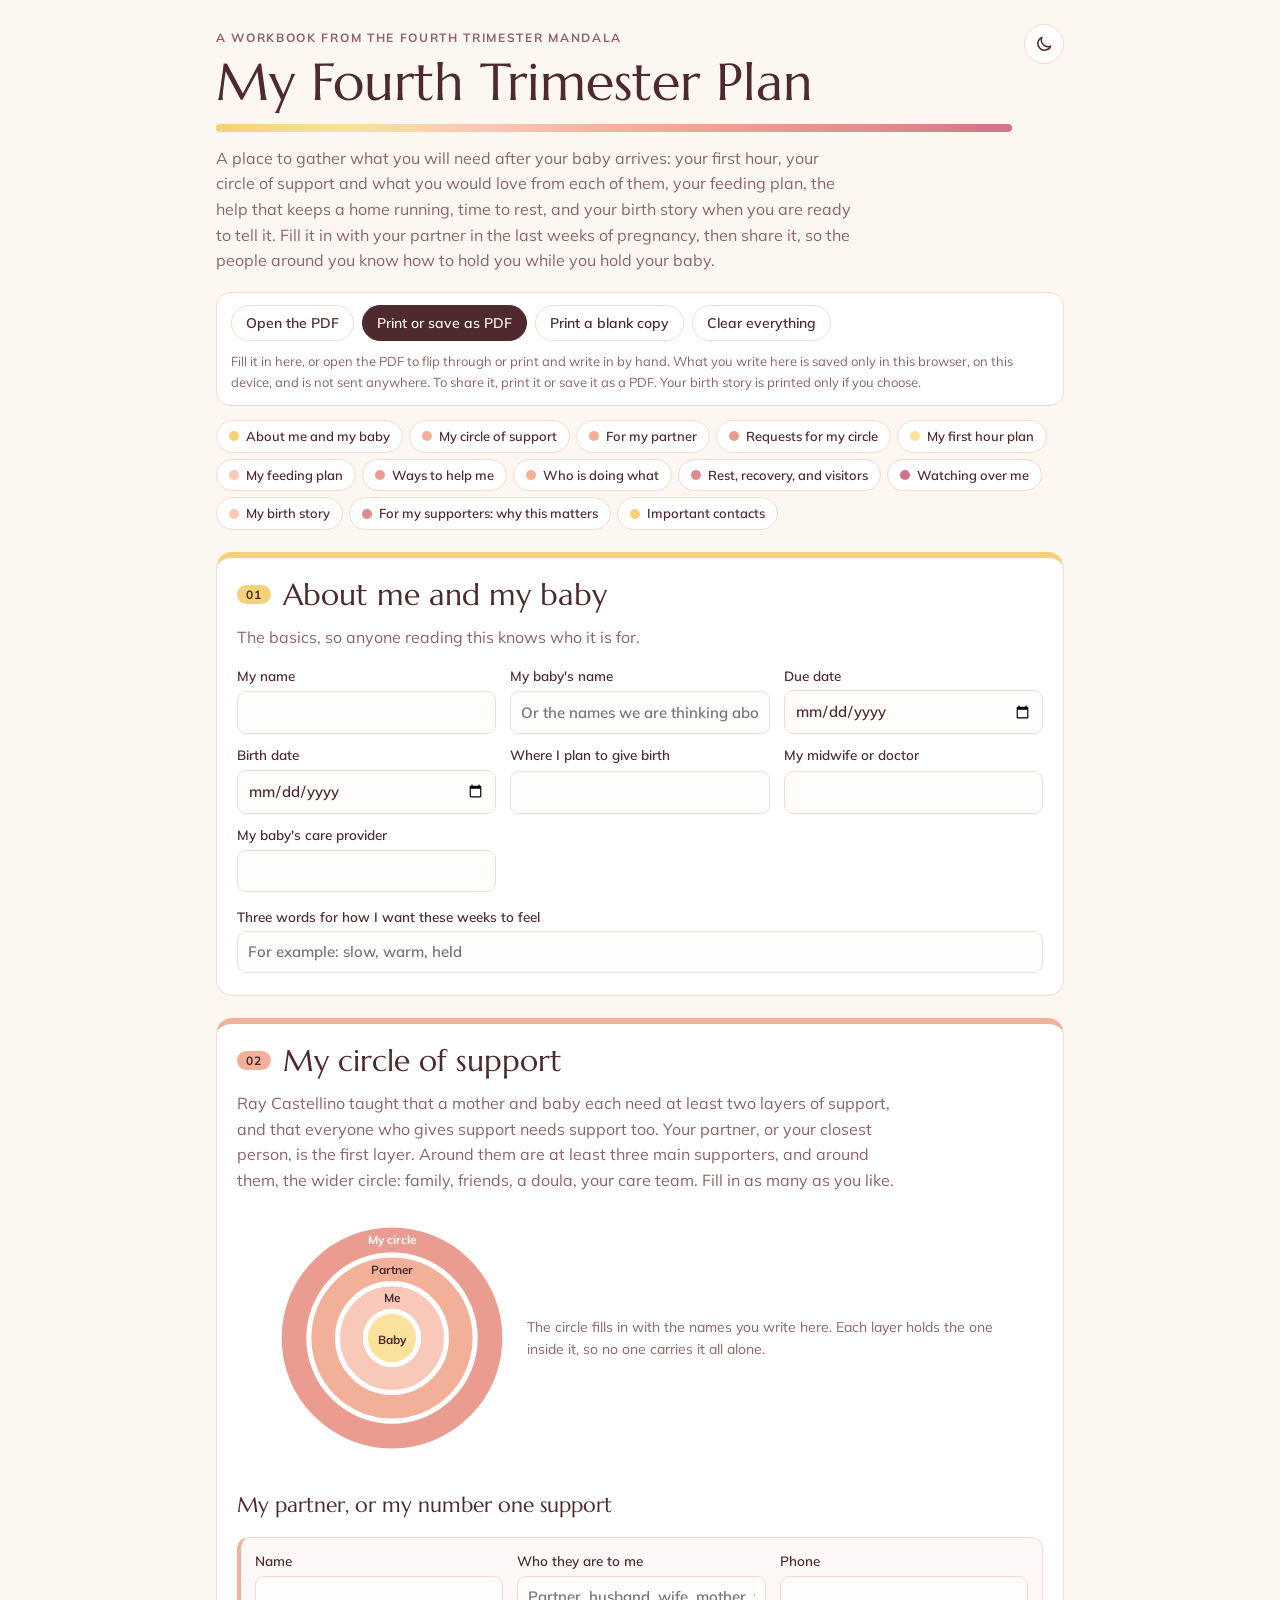
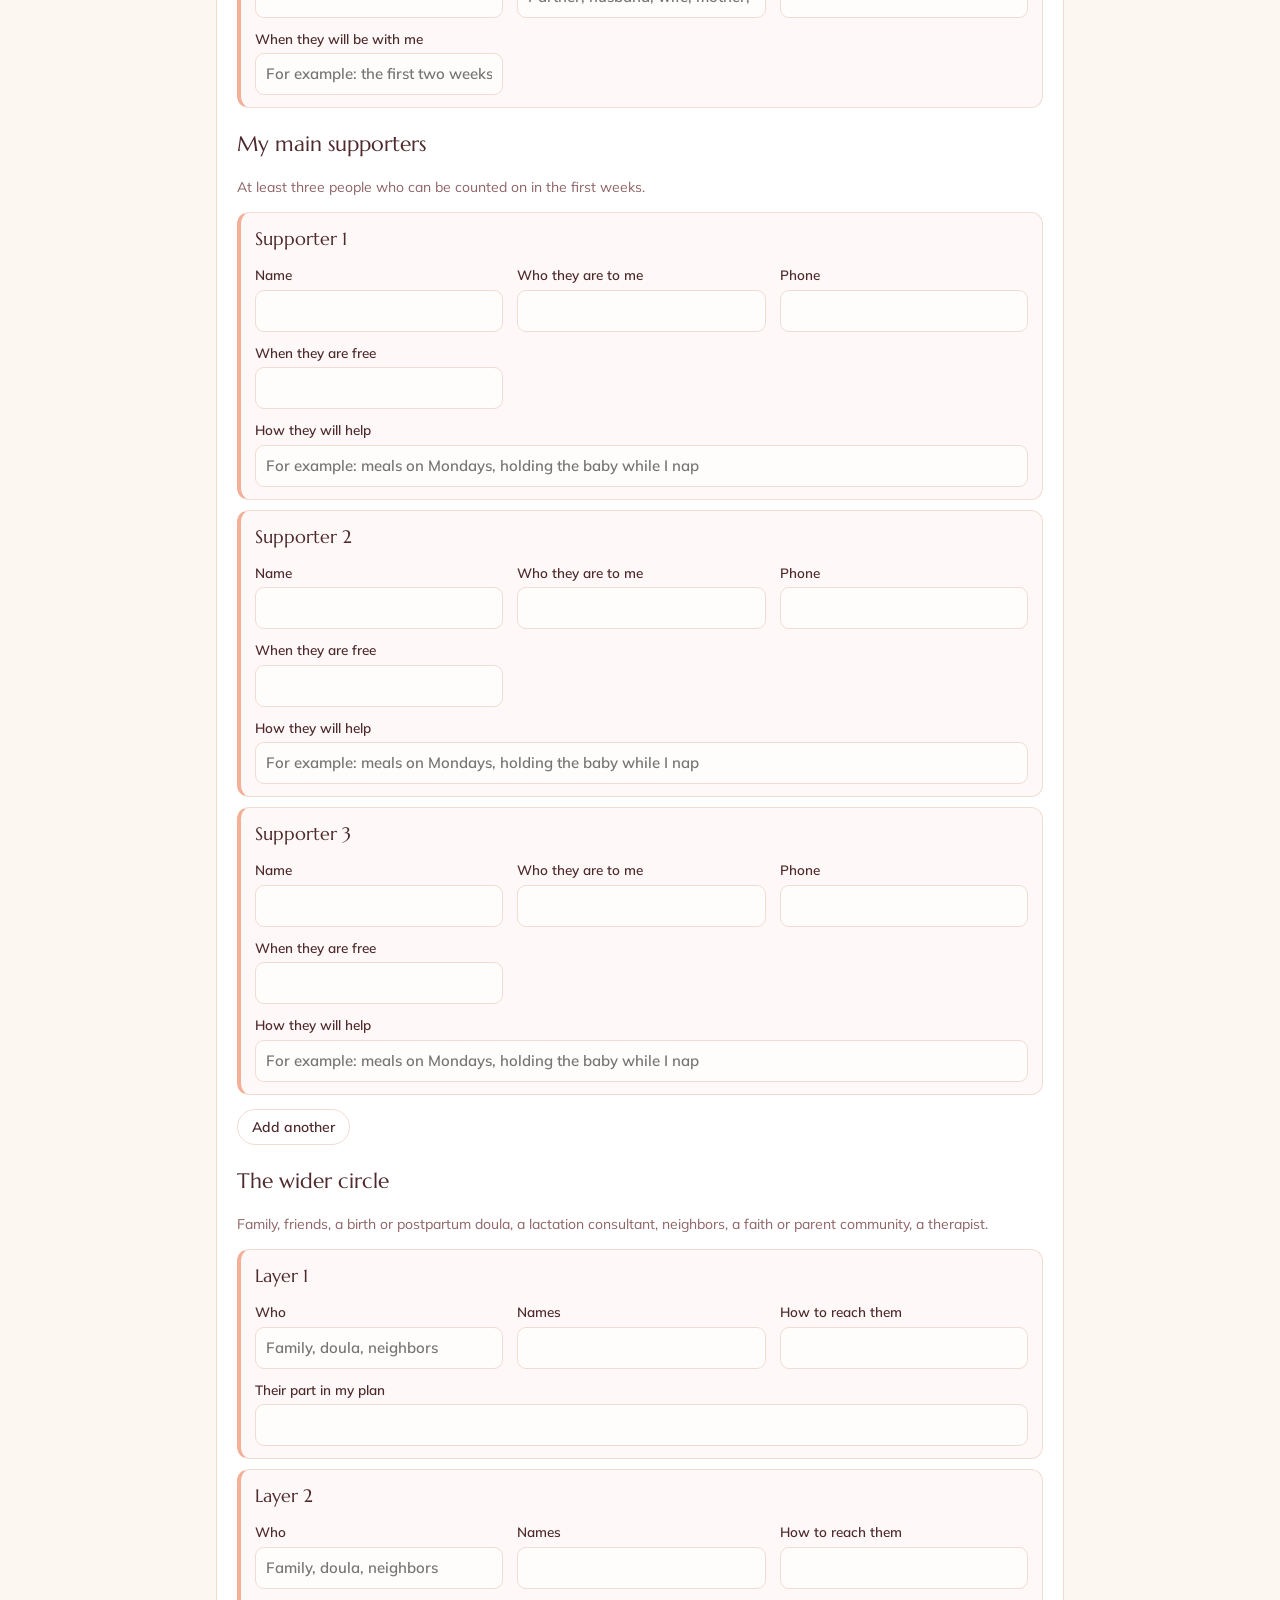
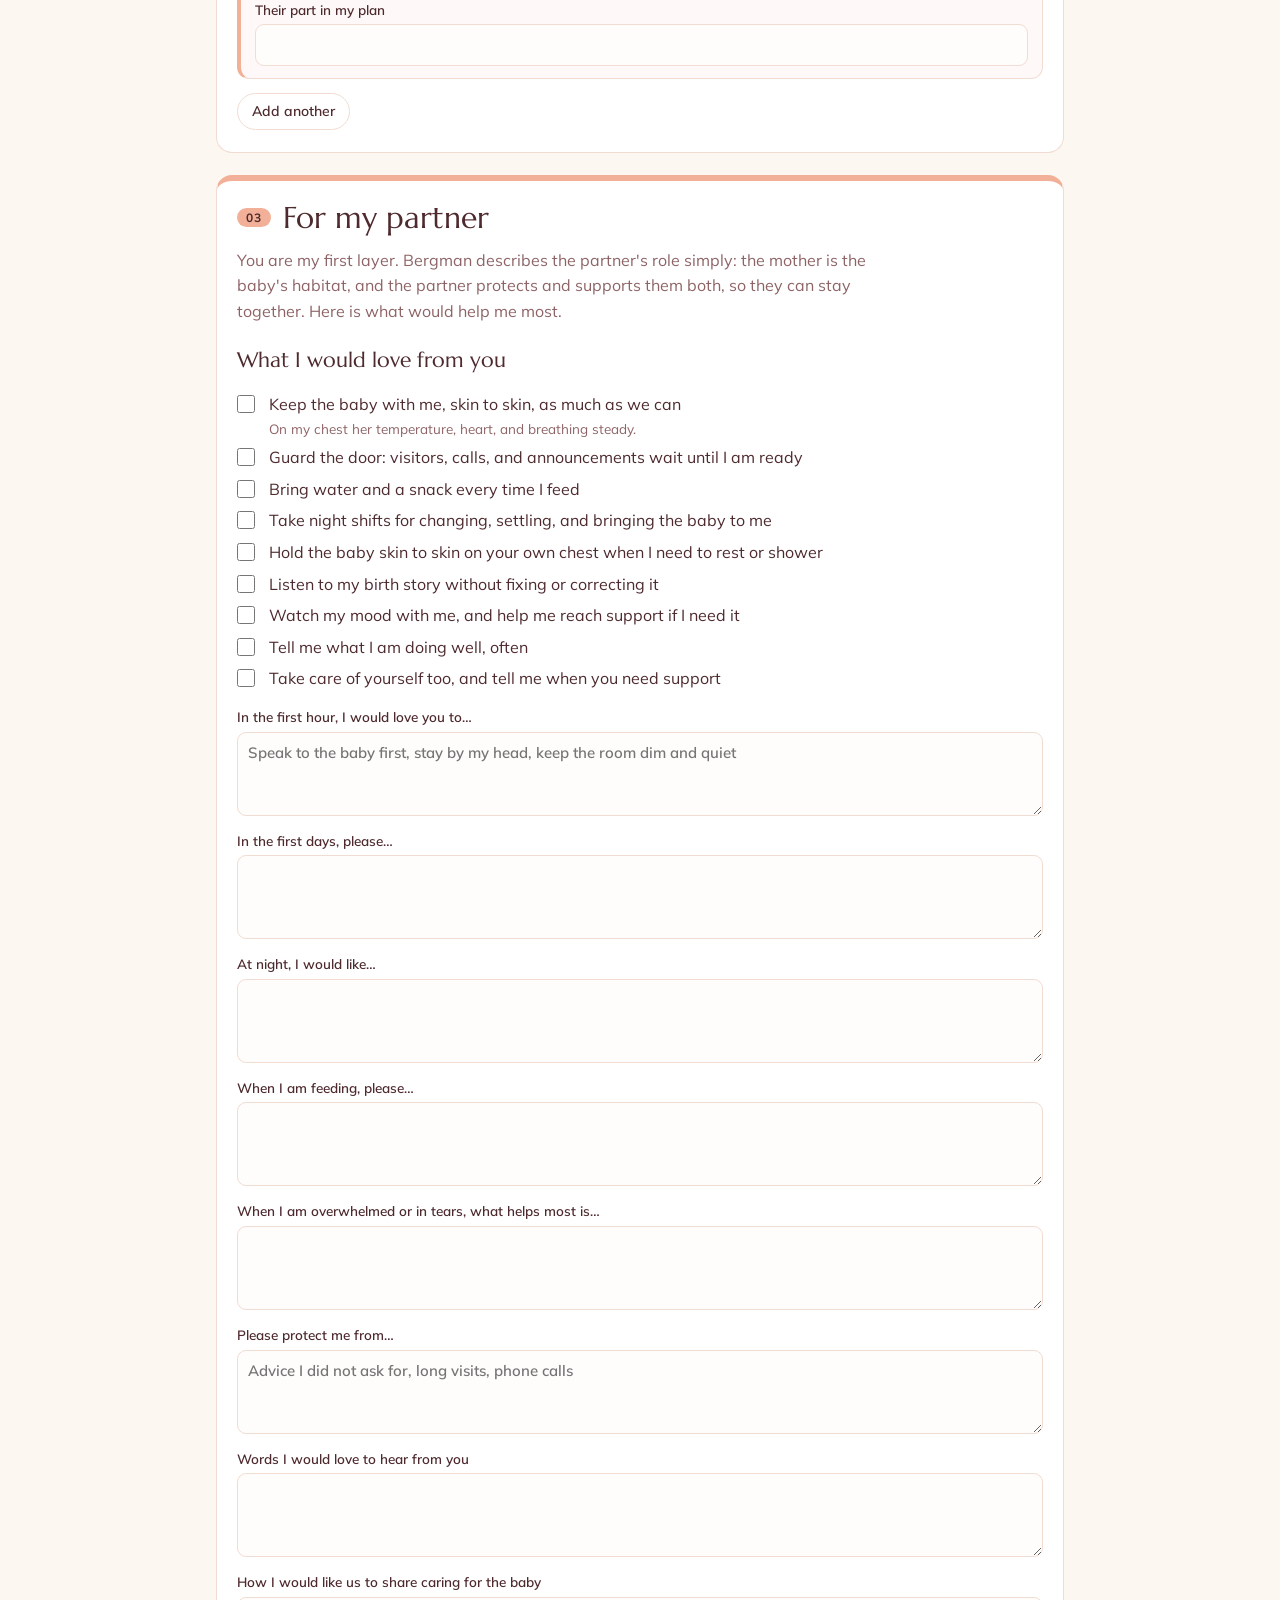
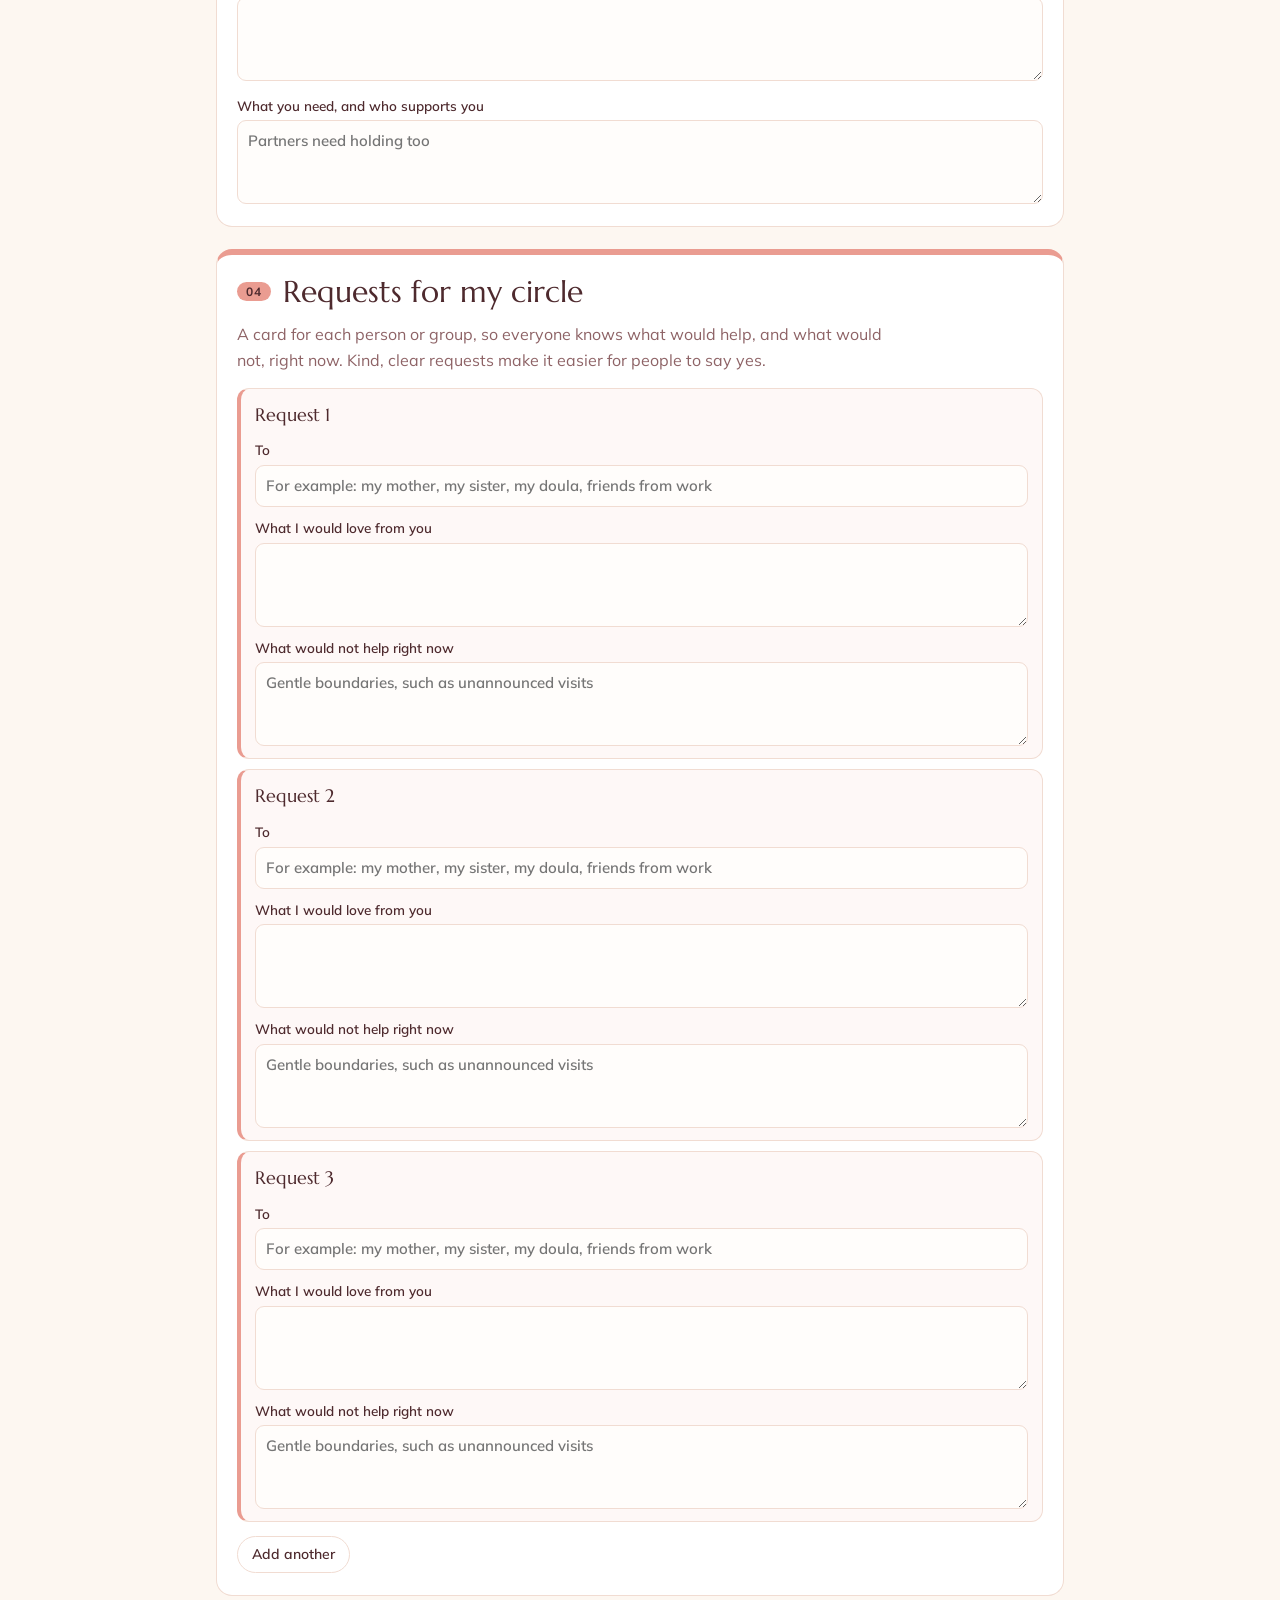
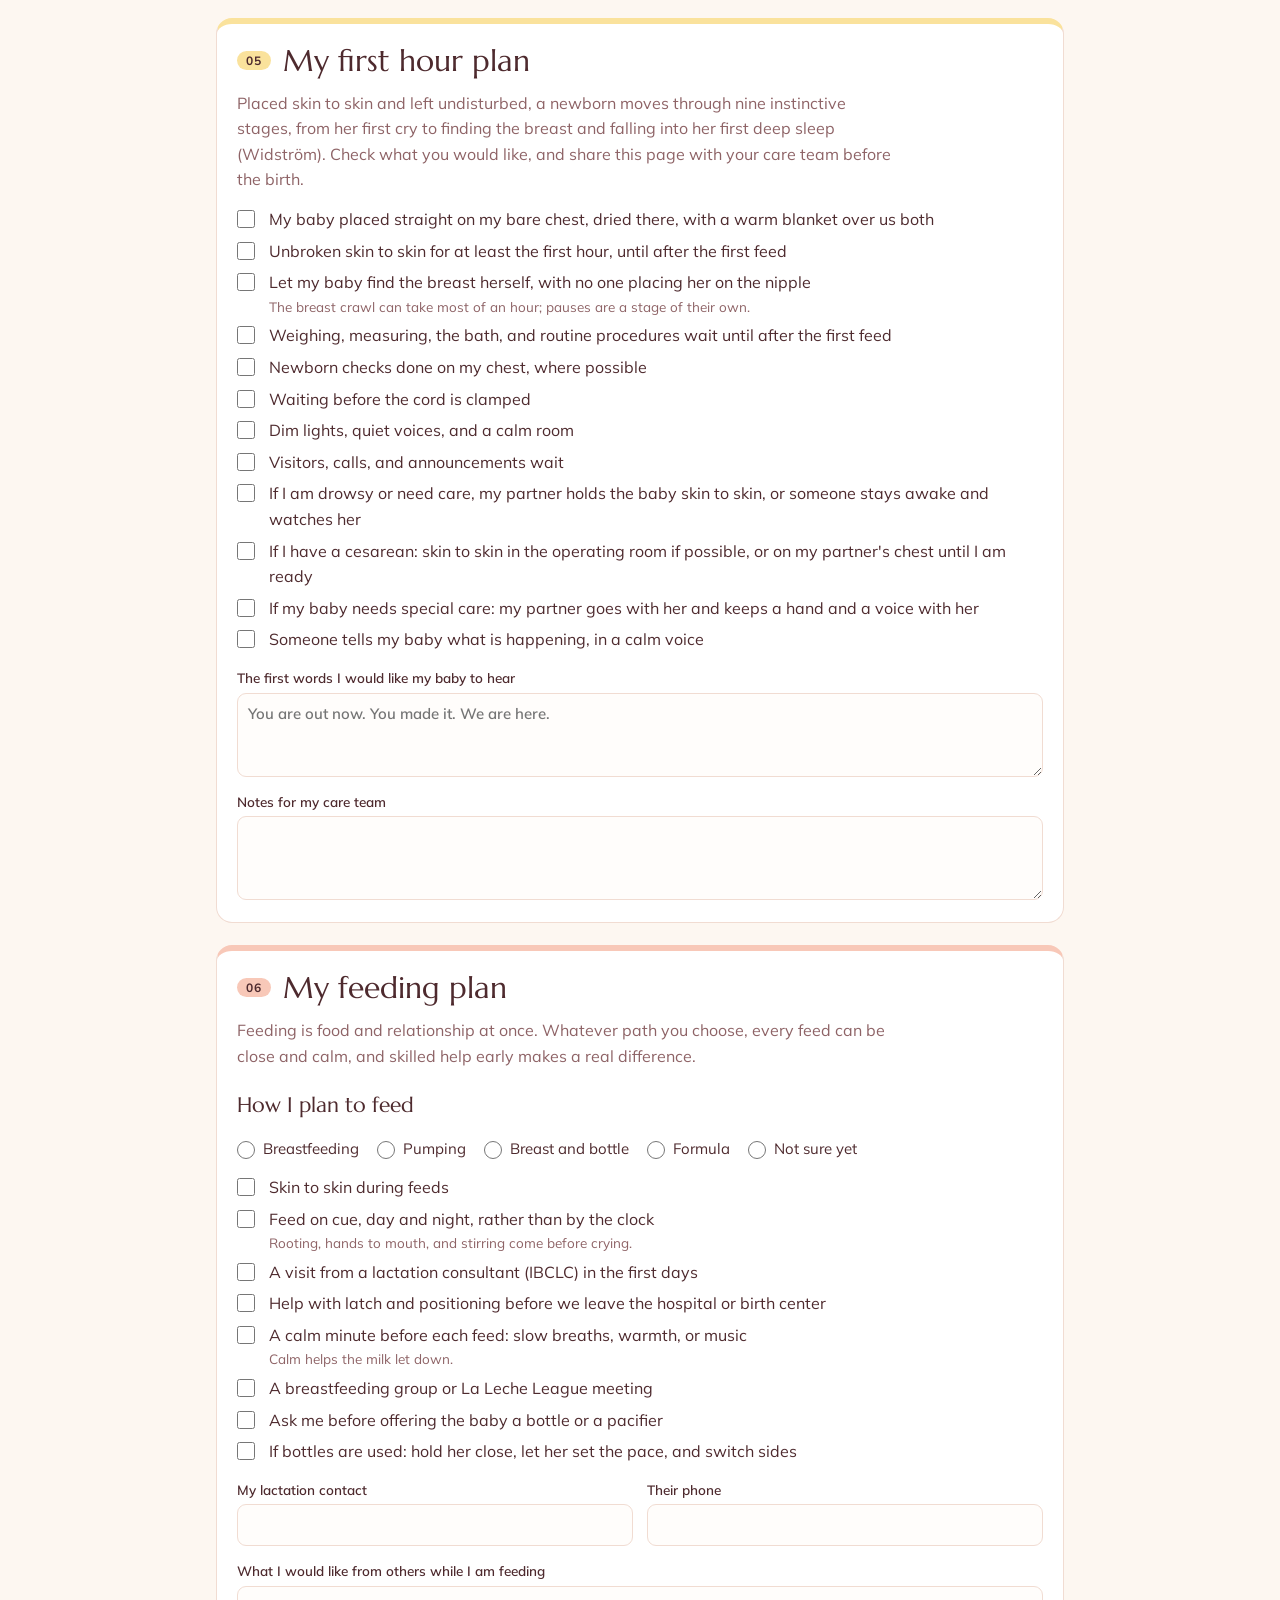
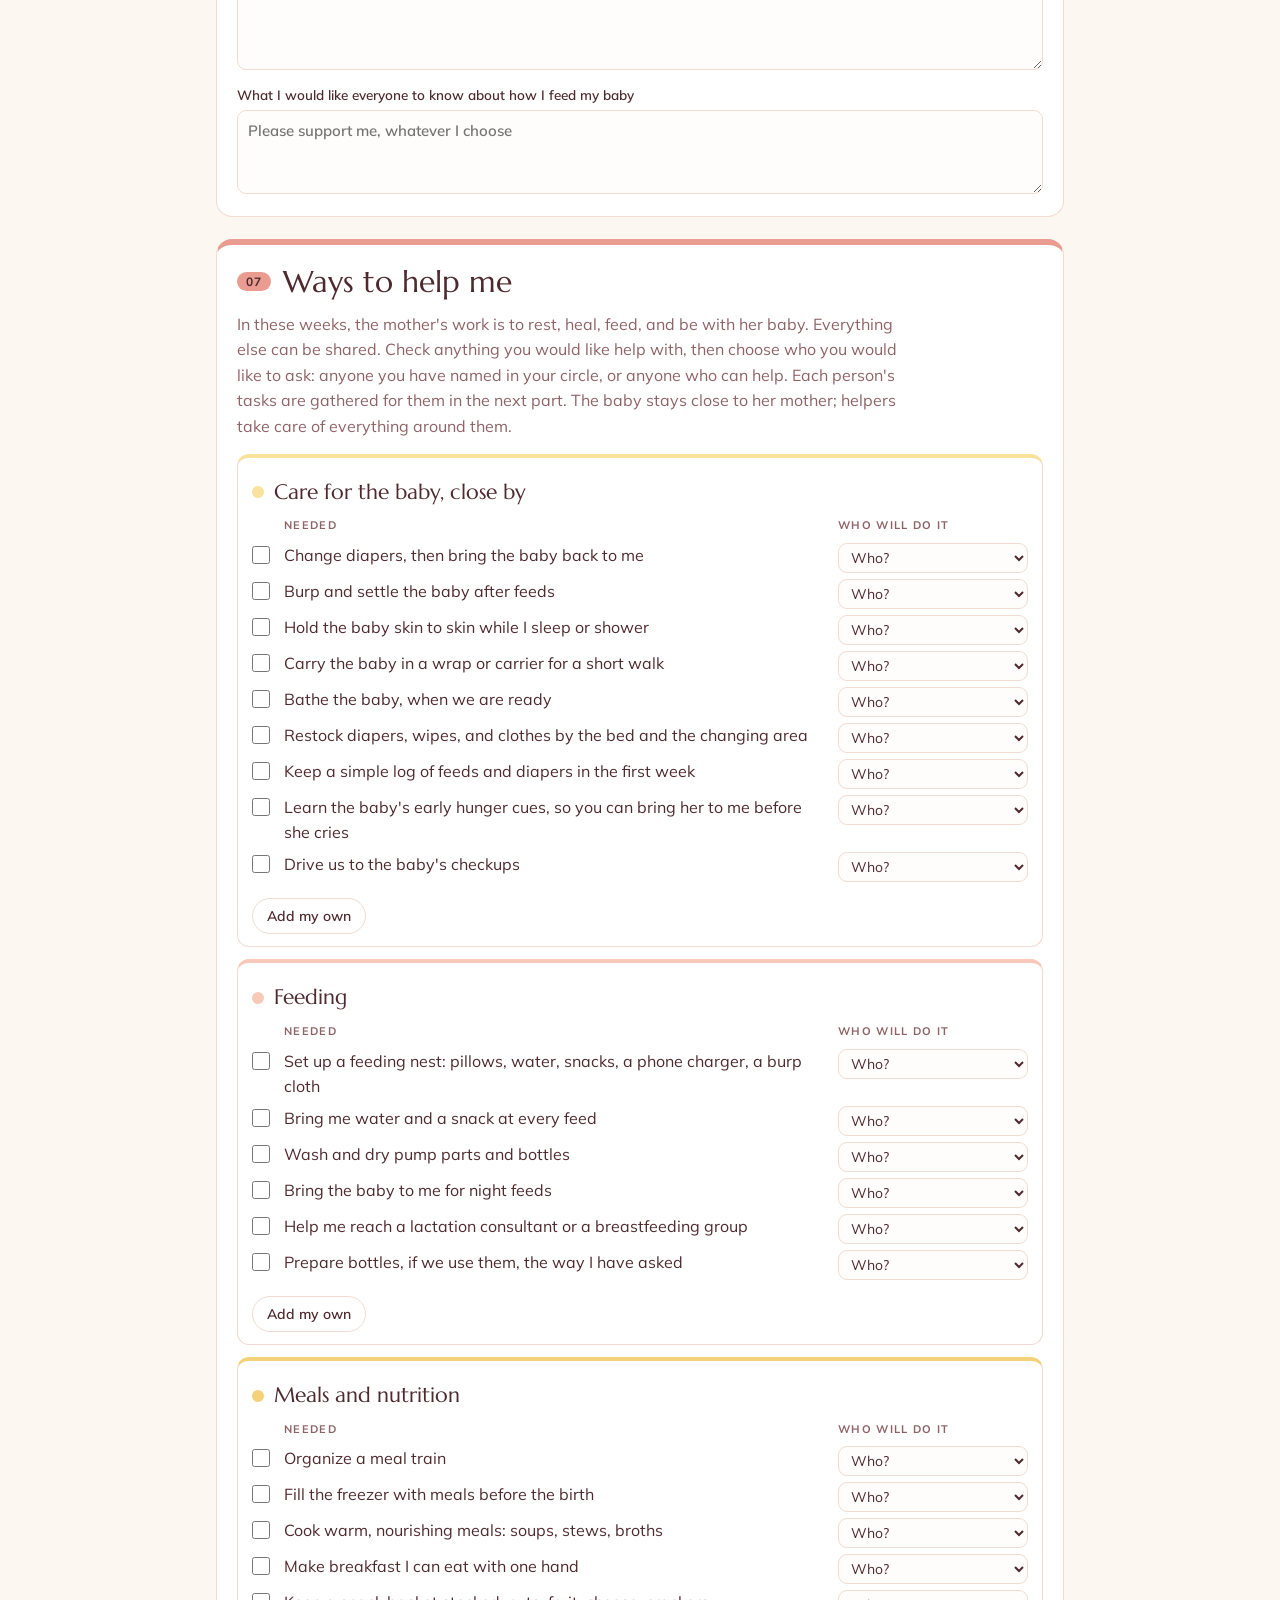
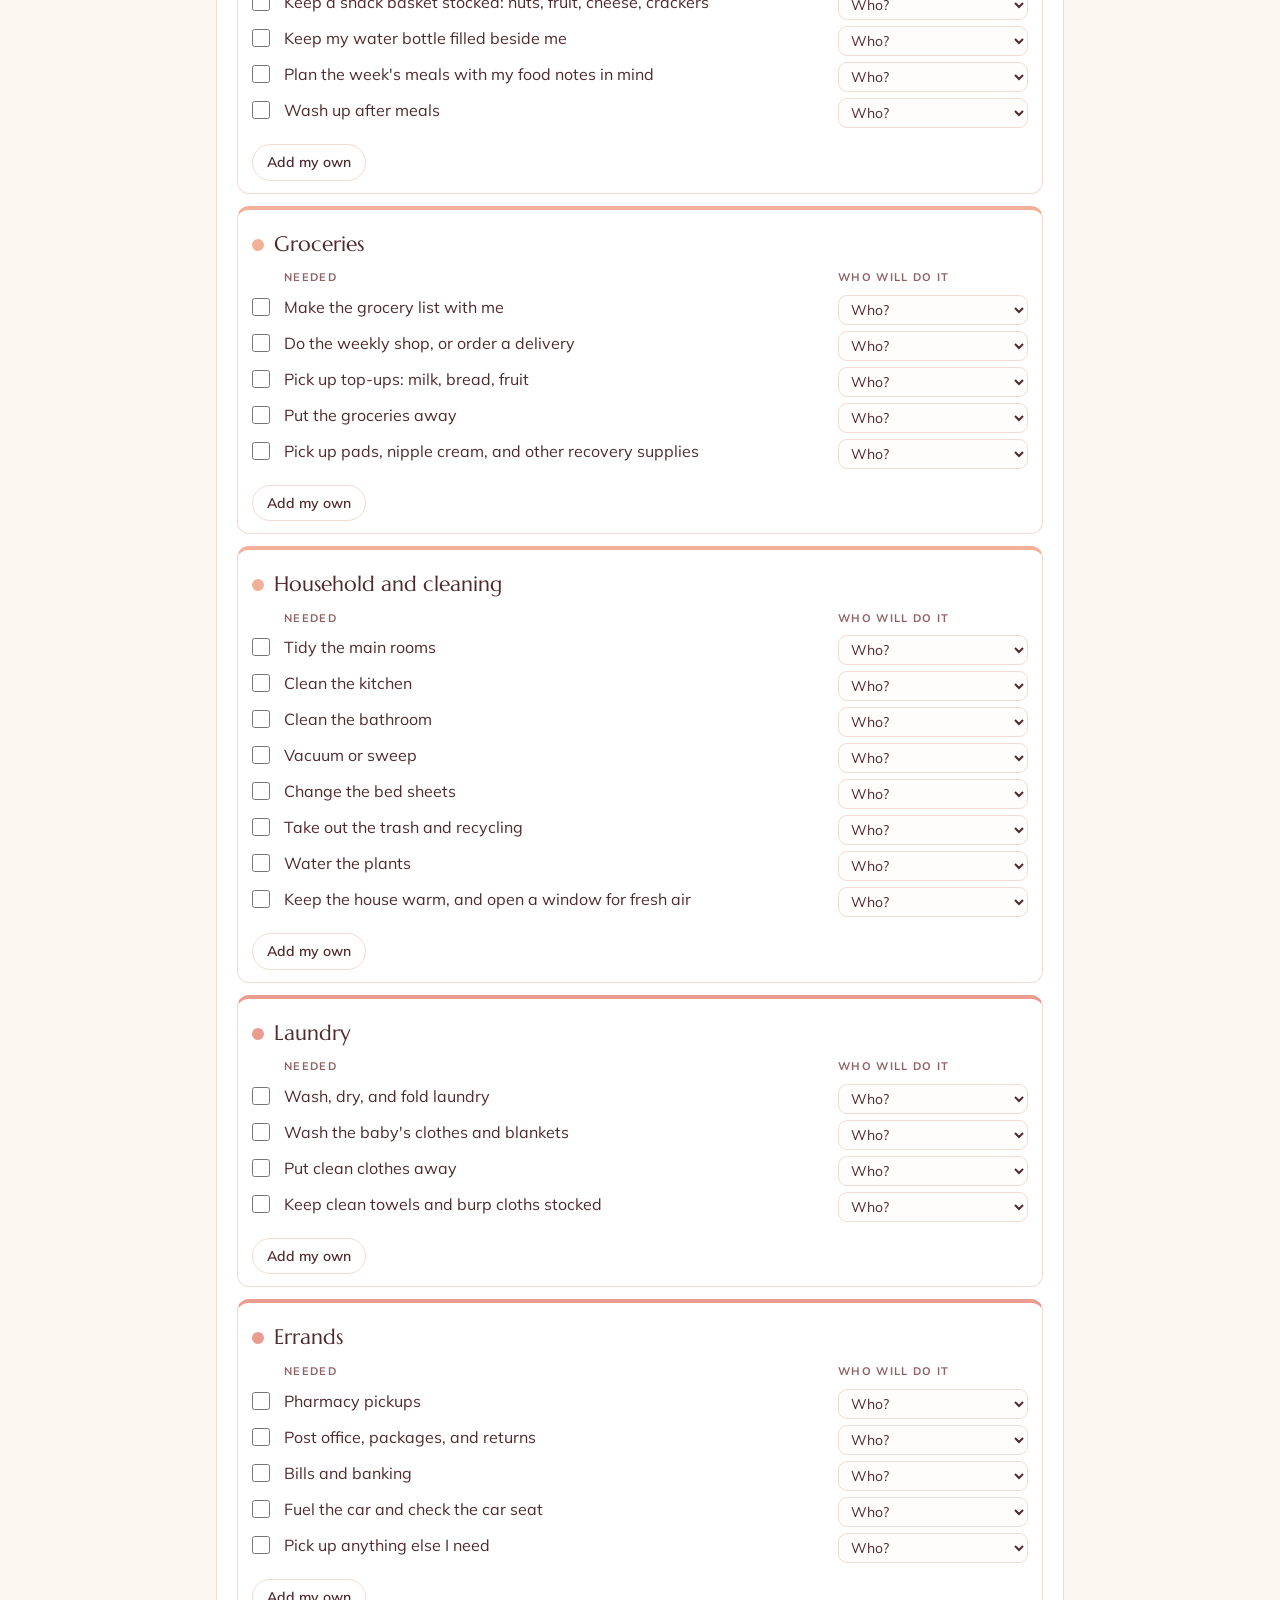
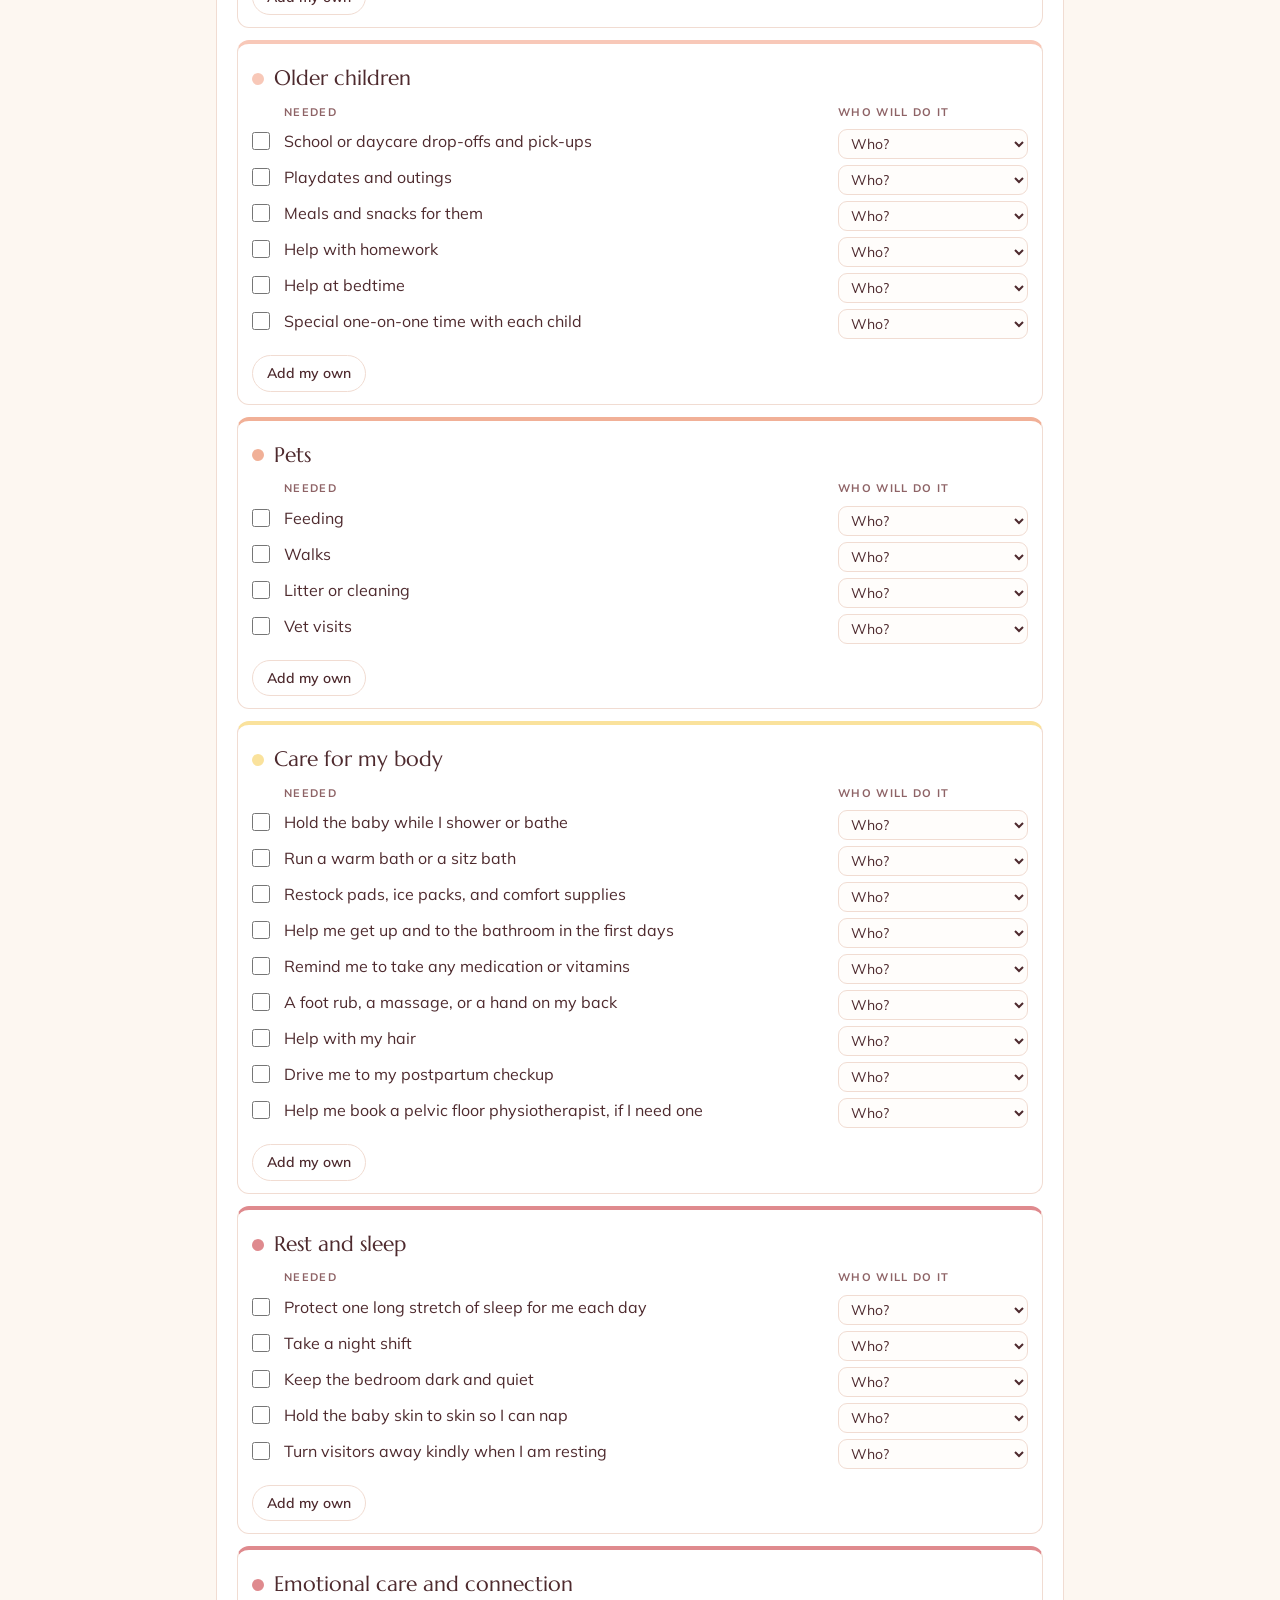
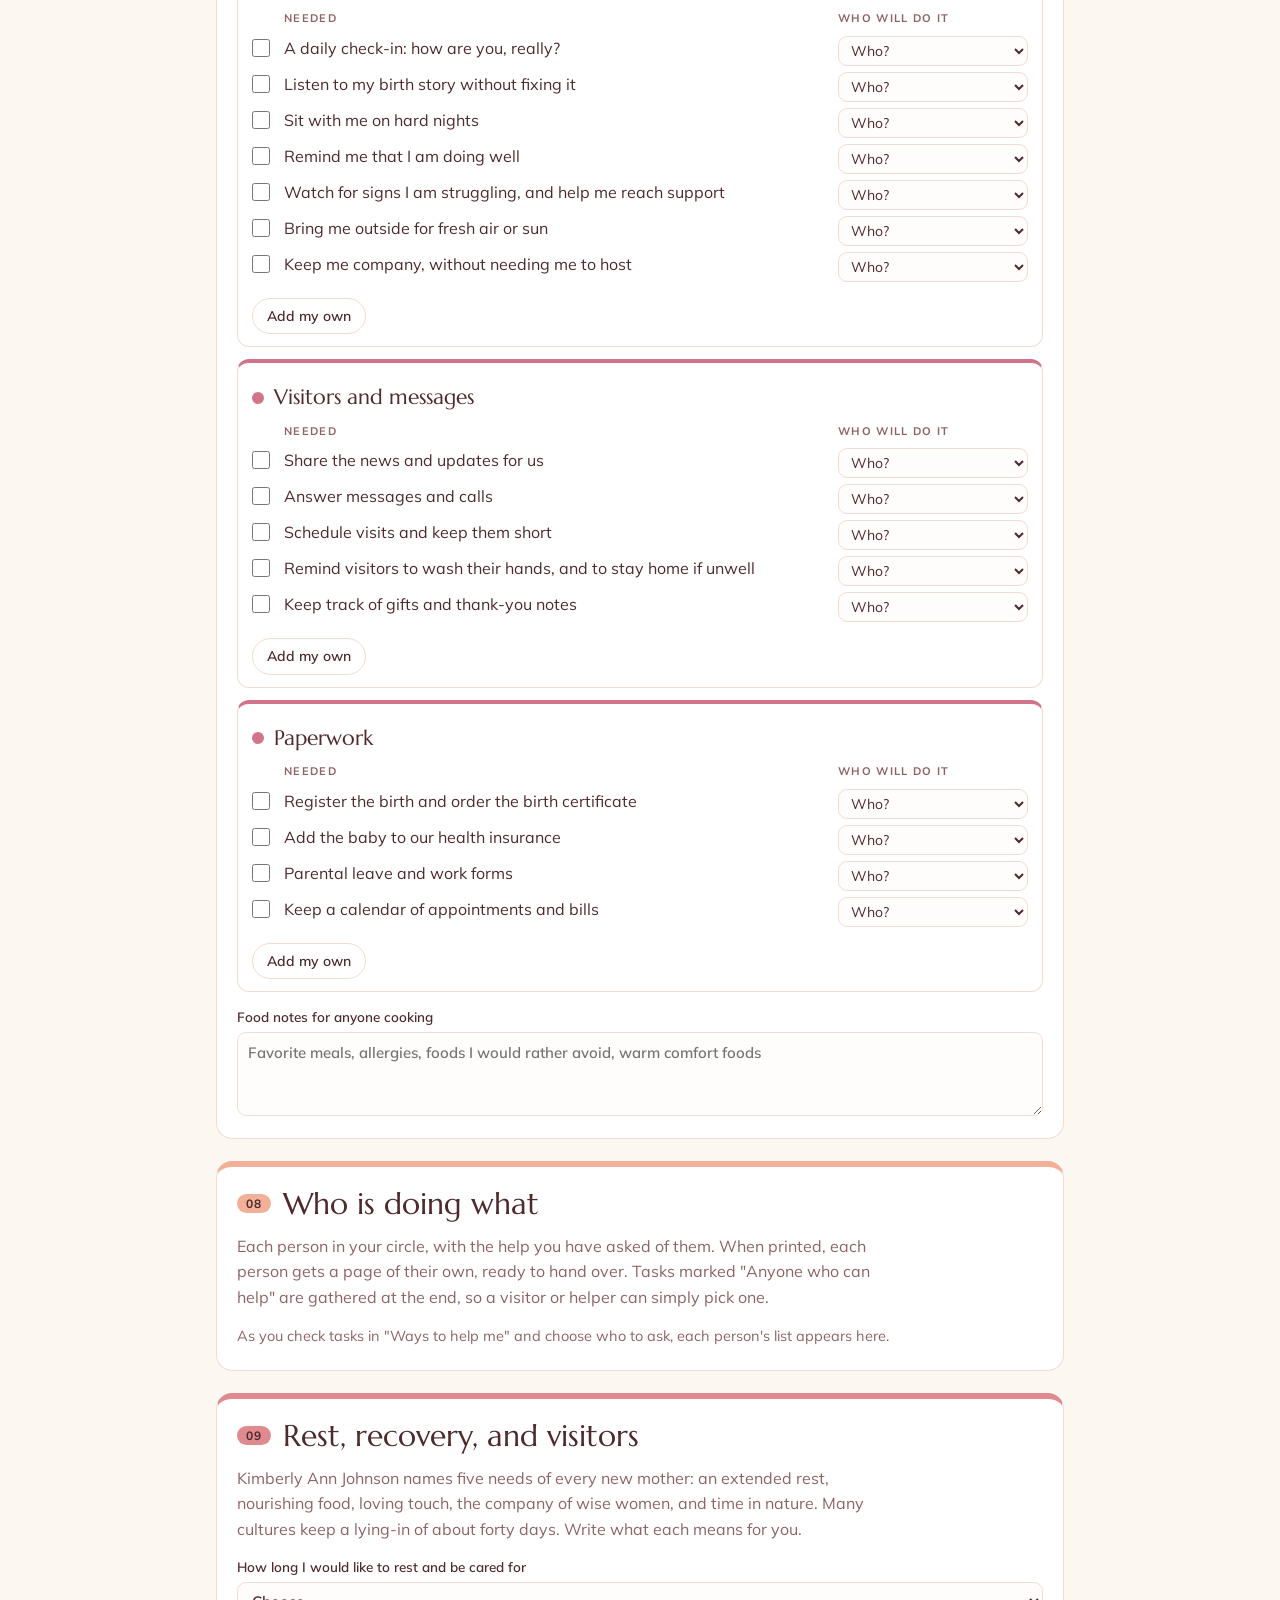
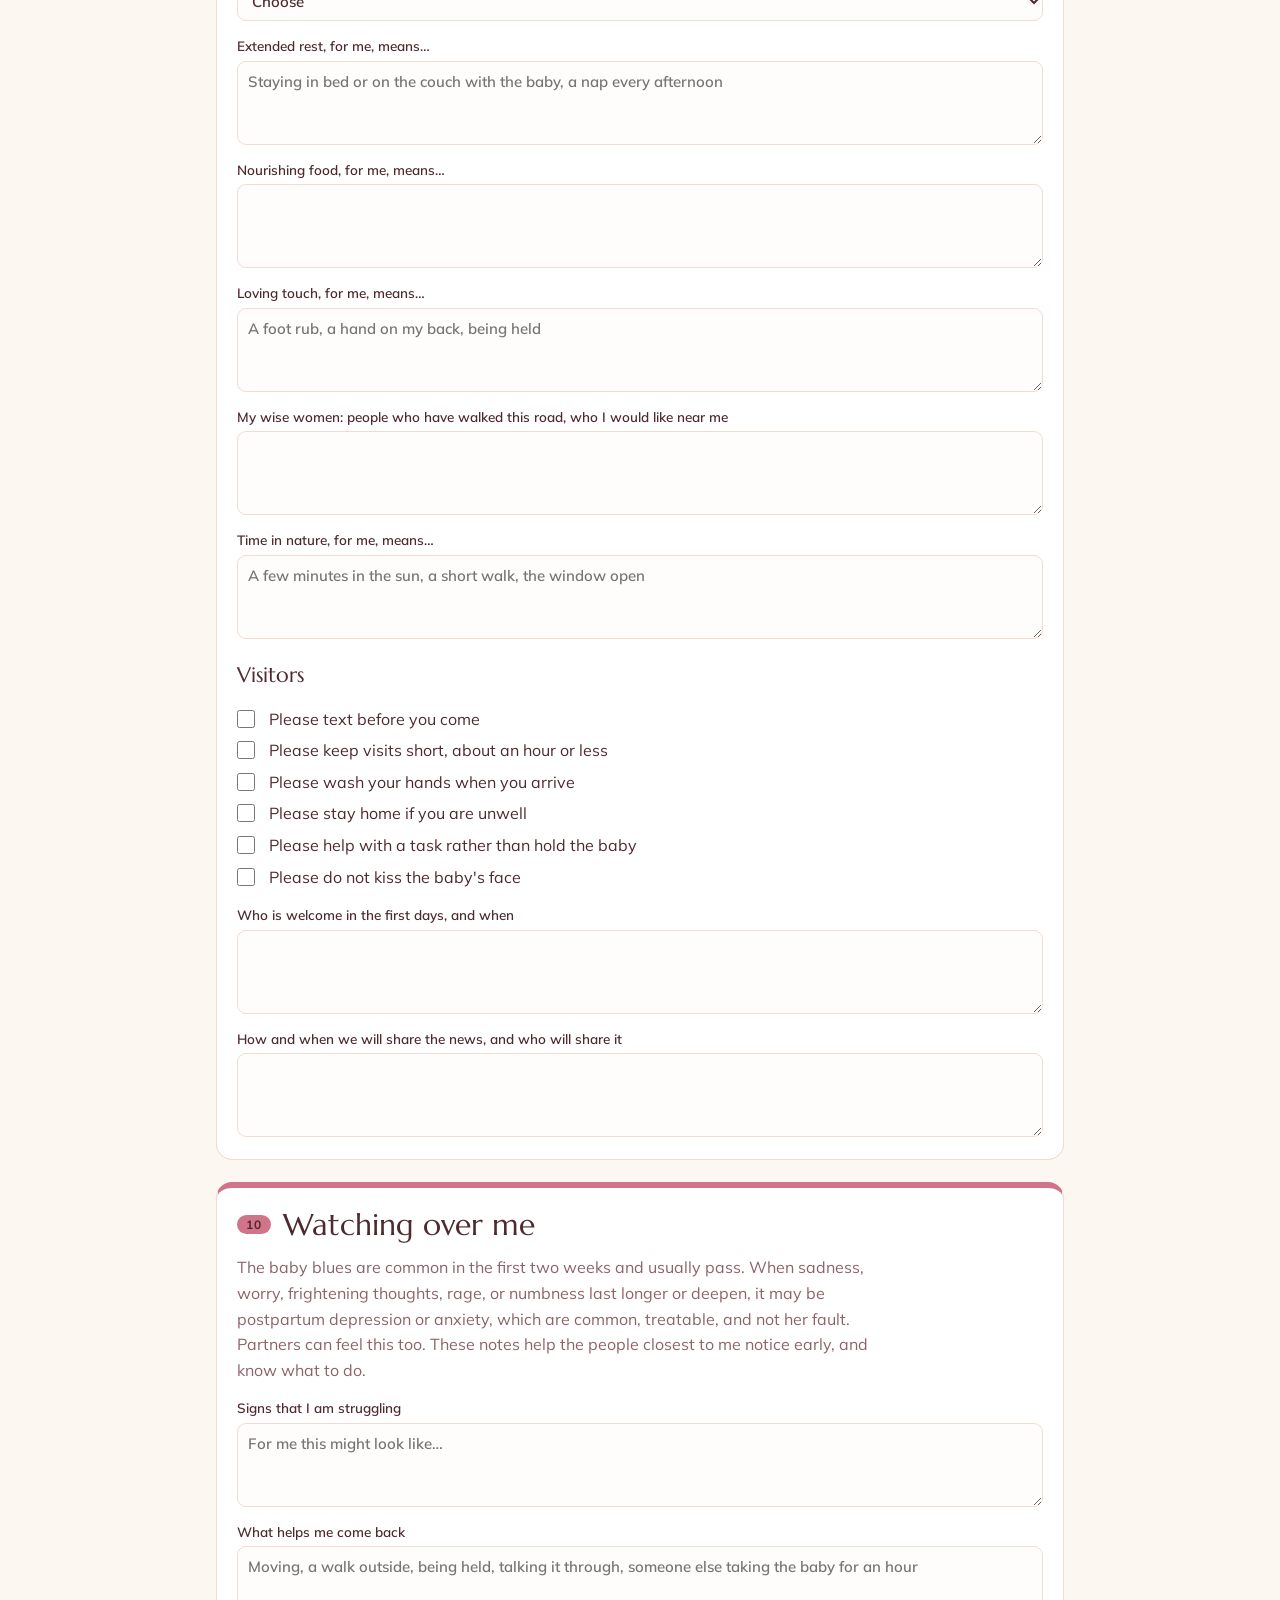
==== commit c72edbf5: "The workbook as a PDF to flip through, offered beside the fillable version; blank supporter pages fo" ====
--- a/workbook/index.html
+++ b/workbook/index.html
@@ -48,6 +48,7 @@
 .toolbar{display:flex;flex-wrap:wrap;gap:8px;align-items:center;background:var(--surface);border:1px solid var(--line);border-radius:14px;padding:12px 14px;margin:14px 0}
 .btn{font:inherit;font-size:14px;font-weight:600;border:1px solid var(--line);background:transparent;color:var(--ink);border-radius:999px;padding:6px 14px;cursor:pointer}
 .btn:hover{background:var(--bg)}
+a.btn{text-decoration:none;display:inline-flex;align-items:center}
 .btn.primary{background:var(--ink);color:var(--bg);border-color:var(--ink)}
 .toolbar .note{flex-basis:100%;margin:2px 0 0;font-size:13px;color:var(--muted)}
 .saved{font-size:13px;color:var(--muted);margin-left:auto}
@@ -101,6 +102,8 @@
 .person .cat-l{font-size:11px;font-weight:700;letter-spacing:.12em;text-transform:uppercase;color:var(--muted);margin-top:4px}
 .person .req{font-size:14.5px;margin:0;white-space:pre-wrap}
 .empty{margin:0;color:var(--muted);font-size:14.5px}
+.printonly{display:none!important}
+@media print{ .printonly{display:grid!important} }
 .circlefig{display:flex;flex-wrap:wrap;gap:14px 20px;align-items:center}
 .circlefig svg{width:230px;height:230px;flex:none}
 .circlefig text{font-family:var(--body);font-size:11.5px;font-weight:700;fill:var(--on-light);text-anchor:middle;dominant-baseline:central}
@@ -128,7 +131,7 @@
   section.part:first-of-type{break-before:auto}
   section.part.skip{display:none}
   .person{break-before:page;break-inside:avoid}
-  .person:first-child{break-before:auto}
+  .person:first-of-type{break-before:auto}
   .card,.cat,.learn article,.urgent{break-inside:avoid;-webkit-print-color-adjust:exact;print-color-adjust:exact}
   input[type=text],input[type=tel],input[type=date],select{border:none;border-bottom:1px solid #bbb;border-radius:0;padding:2pt 0;background:none}
   textarea{border:1px solid #ddd;background:repeating-linear-gradient(#fff 0 23px,#ddd 23px 24px);-webkit-print-color-adjust:exact;print-color-adjust:exact;line-height:24px;padding:0 6pt;resize:none}
@@ -158,11 +161,12 @@
   </header>
 
   <div class="toolbar">
+    <a class="btn" href="my-fourth-trimester-plan.pdf" target="_blank" rel="noopener">Open the PDF</a>
     <button class="btn primary" type="button" id="print">Print or save as PDF</button>
     <button class="btn" type="button" id="printblank">Print a blank copy</button>
     <button class="btn" type="button" id="clear">Clear everything</button>
     <span class="saved" id="saved" aria-live="polite"></span>
-    <p class="note">What you write is saved only in this browser, on this device, and is not sent anywhere. To share it, print it or save it as a PDF. Your birth story is printed only if you choose.</p>
+    <p class="note">Fill it in here, or open the PDF to flip through or print and write in by hand. What you write here is saved only in this browser, on this device, and is not sent anywhere. To share it, print it or save it as a PDF. Your birth story is printed only if you choose.</p>
   </div>
 
   <nav class="toc" id="toc" aria-label="Parts of the workbook"></nav>
@@ -281,7 +285,7 @@
 
  {id:"story", c:"--mother", title:"My birth story", html:()=>`
    <p class="intro">Telling the story of a birth, and being heard, is part of healing (Kendall-Tackett). Write as much or as little as you like, whenever you are ready, even months later. There is no right way for a birth to have gone.</p>
-   <p class="private"><label style="display:flex;gap:10px;align-items:center"><input type="checkbox" name="story.print" id="storyprint" style="width:18px;height:18px;accent-color:var(--best)"> Include my birth story when I print or share this workbook</label></p>
+   <p class="private noprint"><label style="display:flex;gap:10px;align-items:center"><input type="checkbox" name="story.print" id="storyprint" style="width:18px;height:18px;accent-color:var(--best)"> Include my birth story when I print or share this workbook</label></p>
    ${area("story.began","How it began")}
    ${area("story.born","How my baby was born")}
    ${area("story.with","Who was with me, and what they did")}
@@ -401,7 +405,9 @@
   // free-text names from an older version
   const others=list.filter(x=>x.who && x.who!=="anyone" && !ps.some(p=>p.id===x.who));
   const otherCard=others.length?`<div class="person" style="--c:var(--mother)"><h3>Others</h3><ul>${others.map(x=>`<li>${esc(x.task)}: ${esc(x.who)}</li>`).join("")}</ul></div>`:"";
-  box.innerHTML = (cards.join("")+openCard+otherCard) || `<p class="empty">As you check tasks in "Ways to help me" and choose who to ask, each person's list appears here.</p>`;
+  // with nothing assigned yet, the printed workbook gets blank pages to fill in by hand, one per supporter
+  const blank=n=>`<div class="person printonly" style="--c:var(${["--partner","--circle","--circle","--circle","--edu"][n]})"><div class="grid"><label class="f">Name<input type="text"></label><label class="f">Phone<input type="text"></label></div><label class="f">The help I am asking of you<textarea style="height:300px"></textarea></label><label class="f">What I would love from you<textarea style="height:120px"></textarea></label></div>`;
+  box.innerHTML = (cards.join("")+openCard+otherCard) || (`<p class="empty noprint">As you check tasks in "Ways to help me" and choose who to ask, each person's list appears here.</p>`+[0,1,2,3,4].map(blank).join(""));
 }
 
 /* the circle figure carries the names she writes */
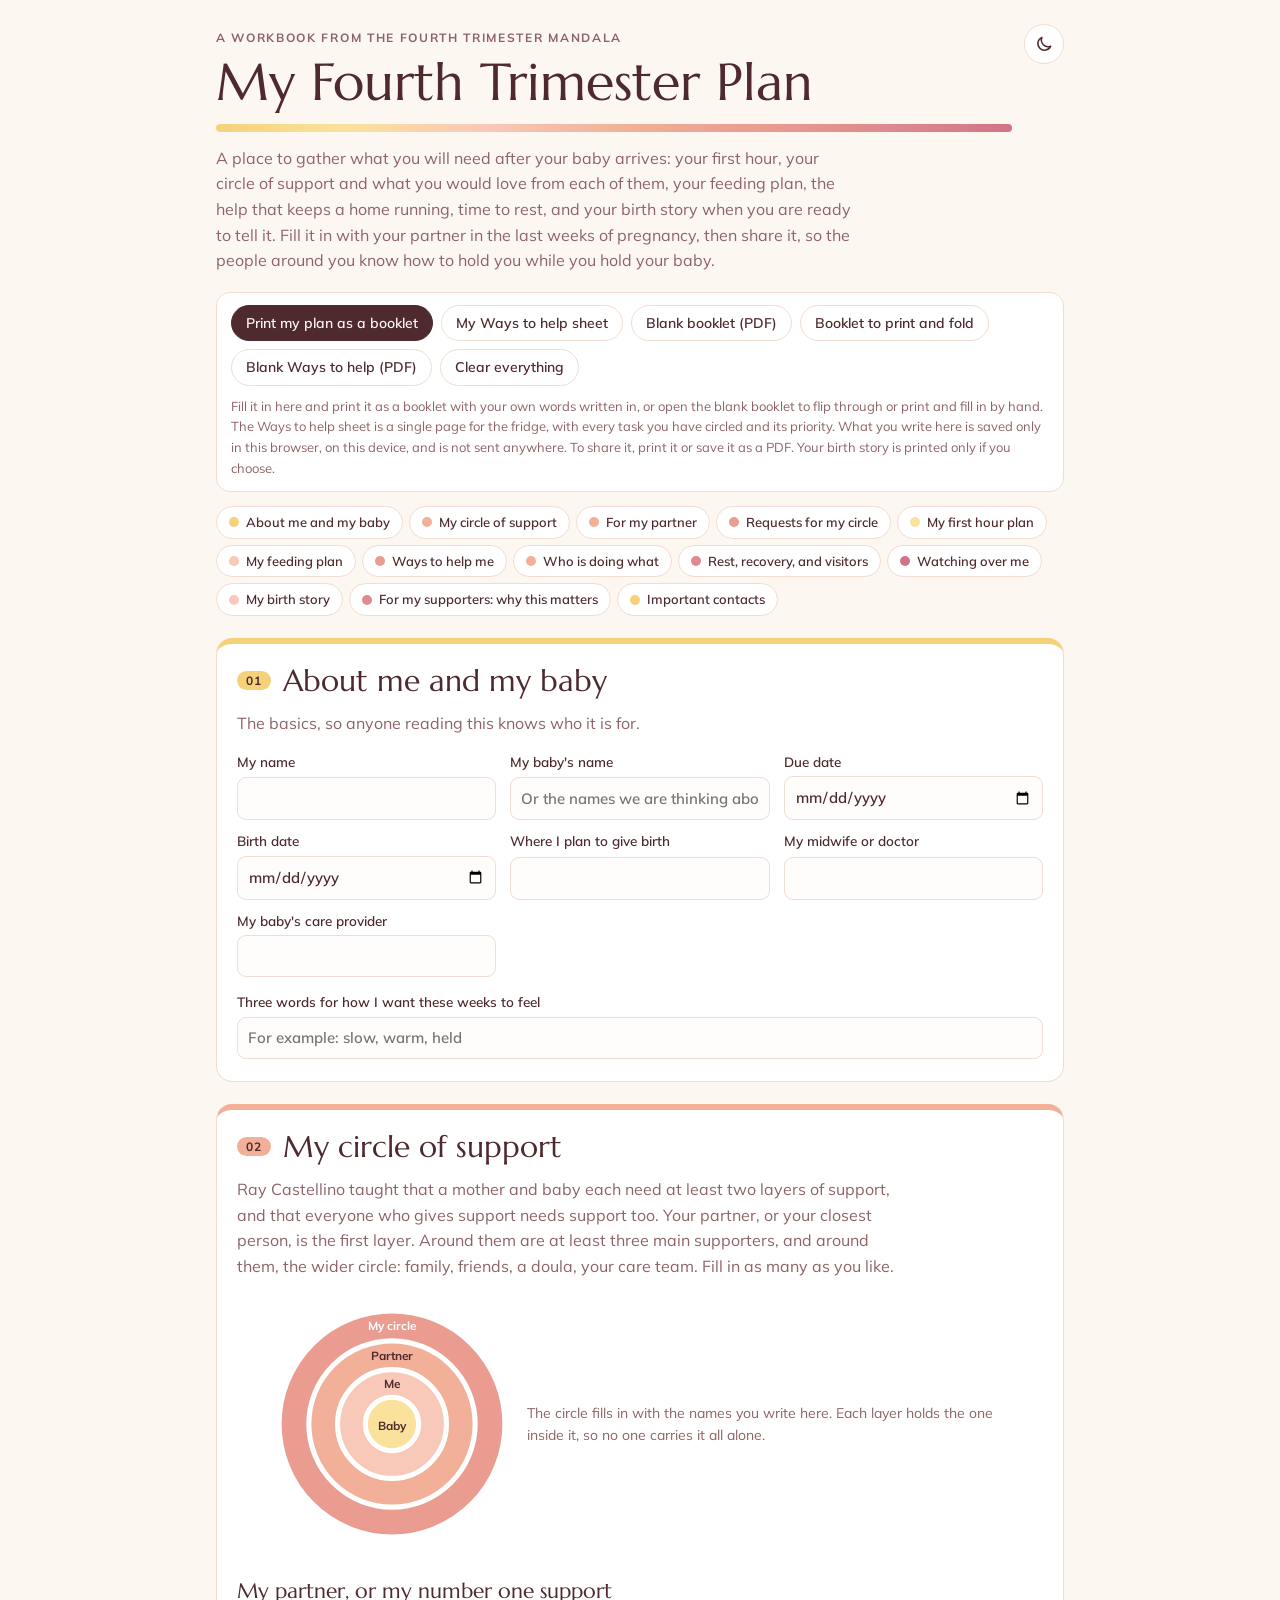
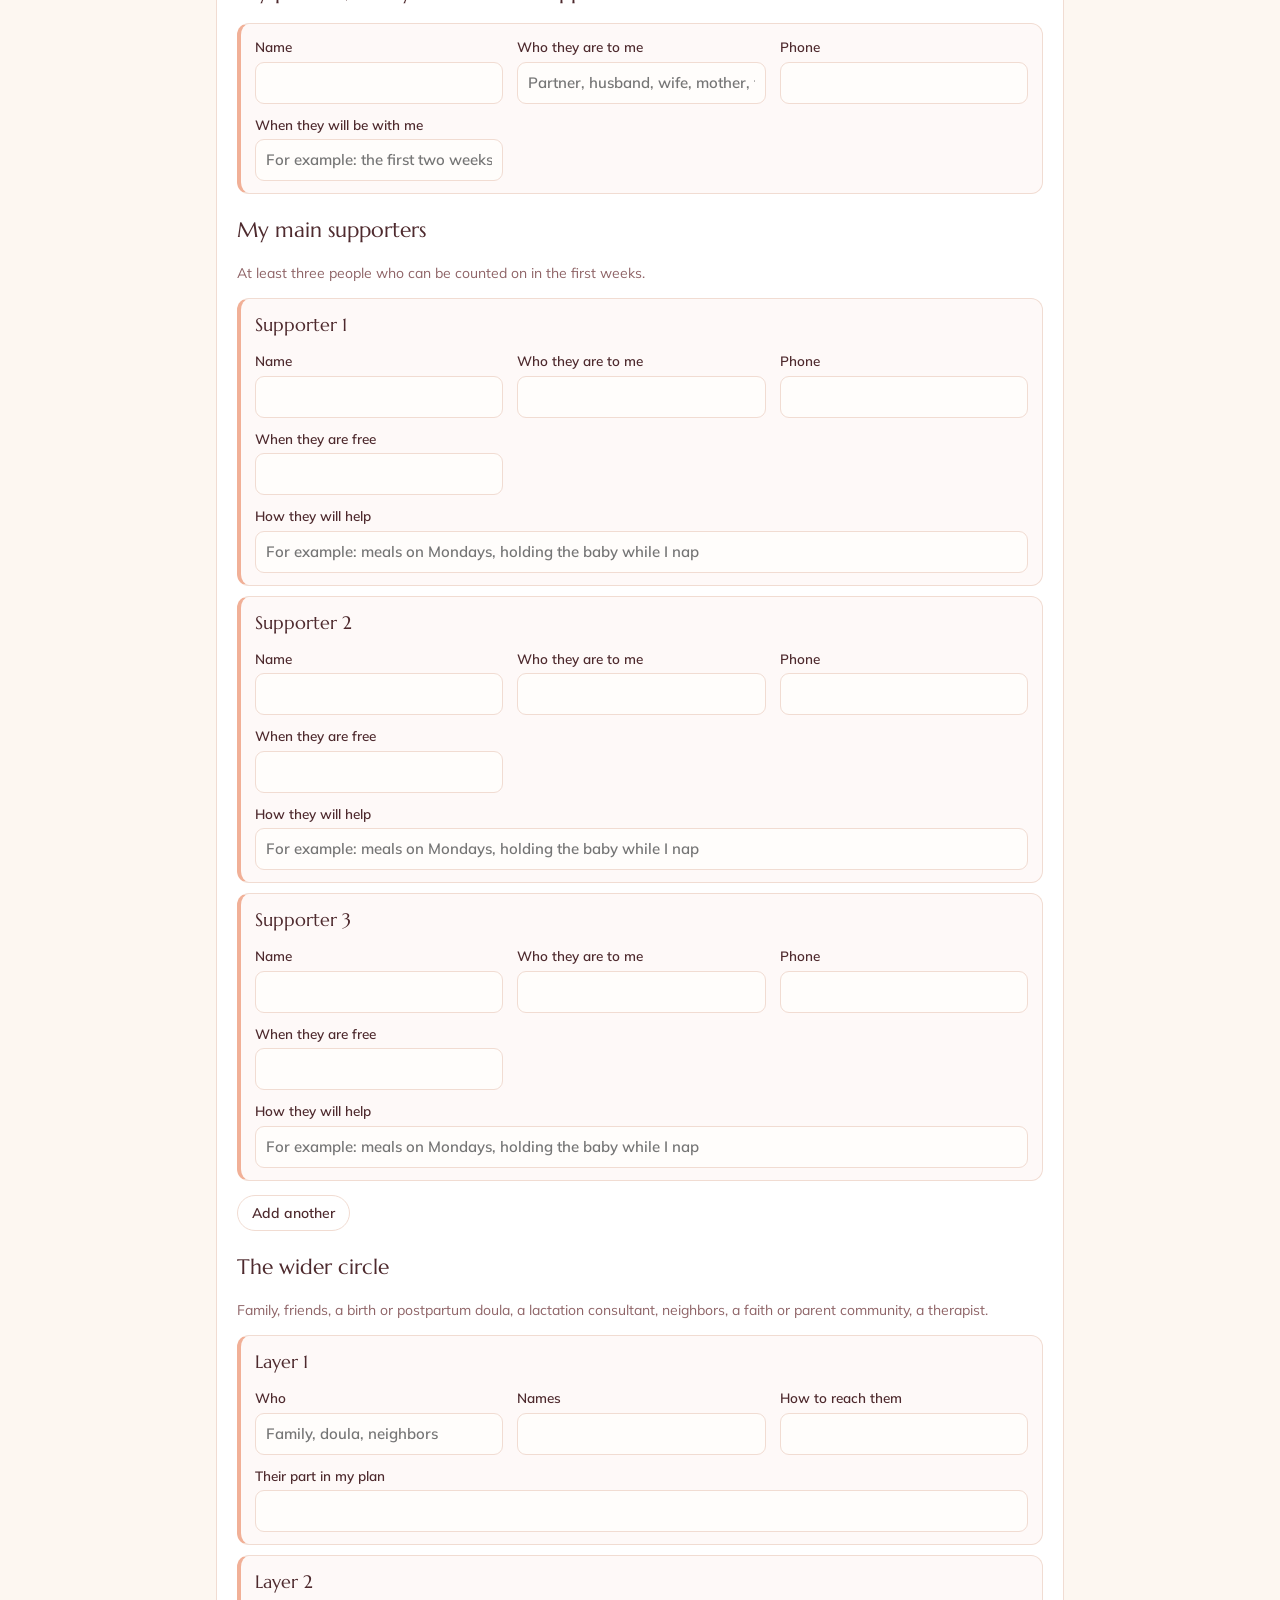
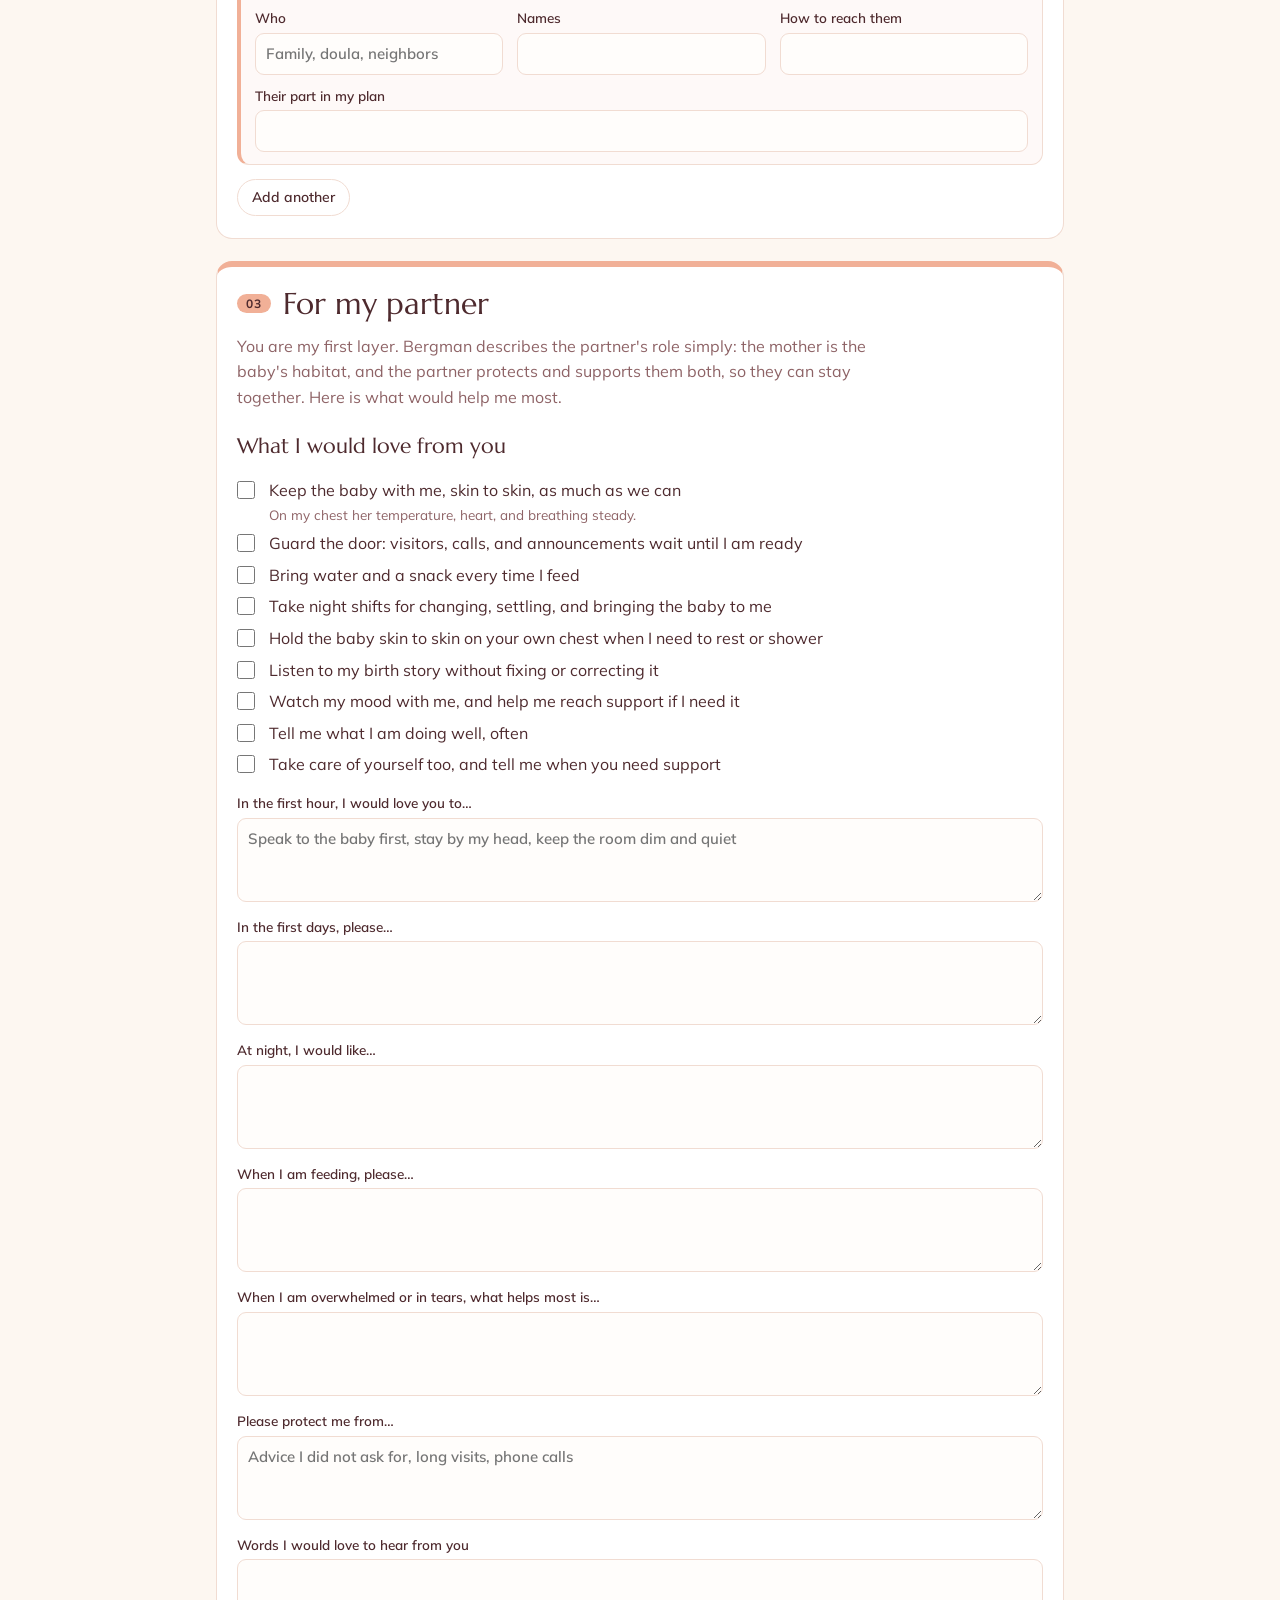
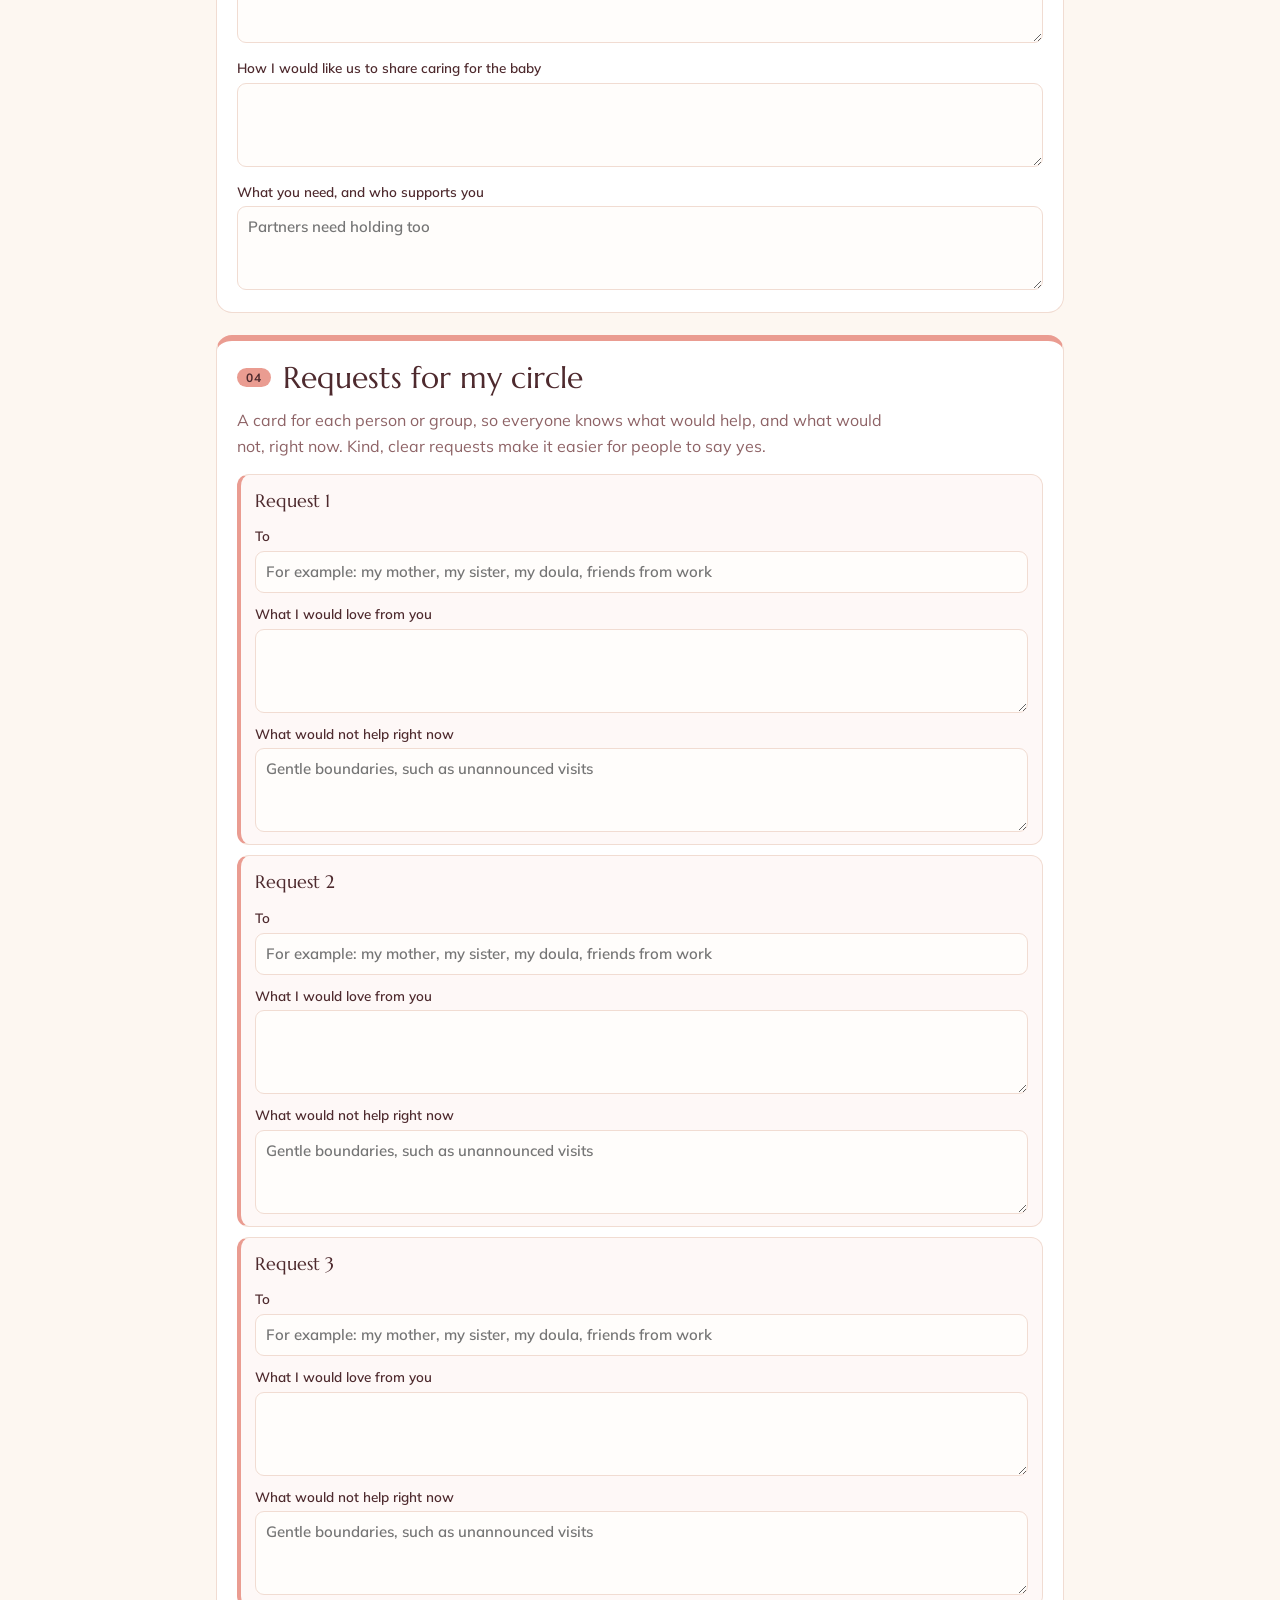
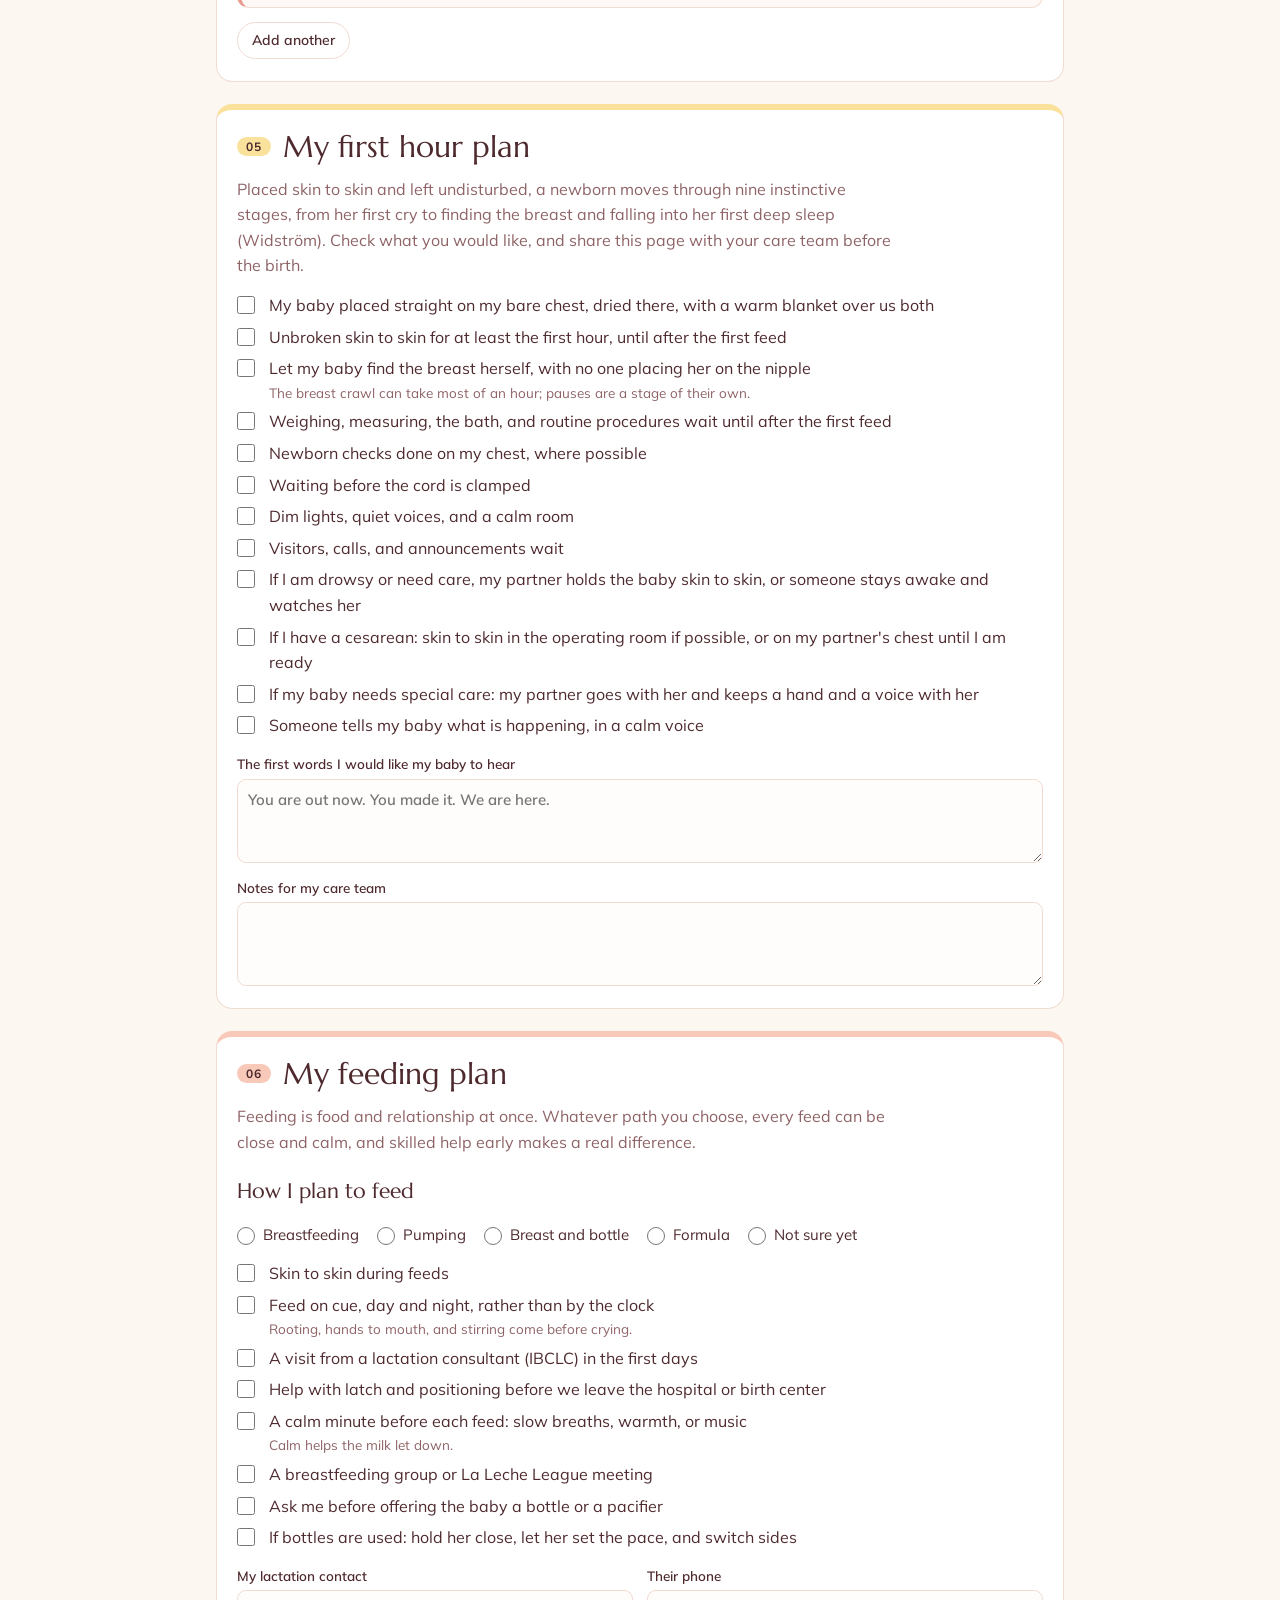
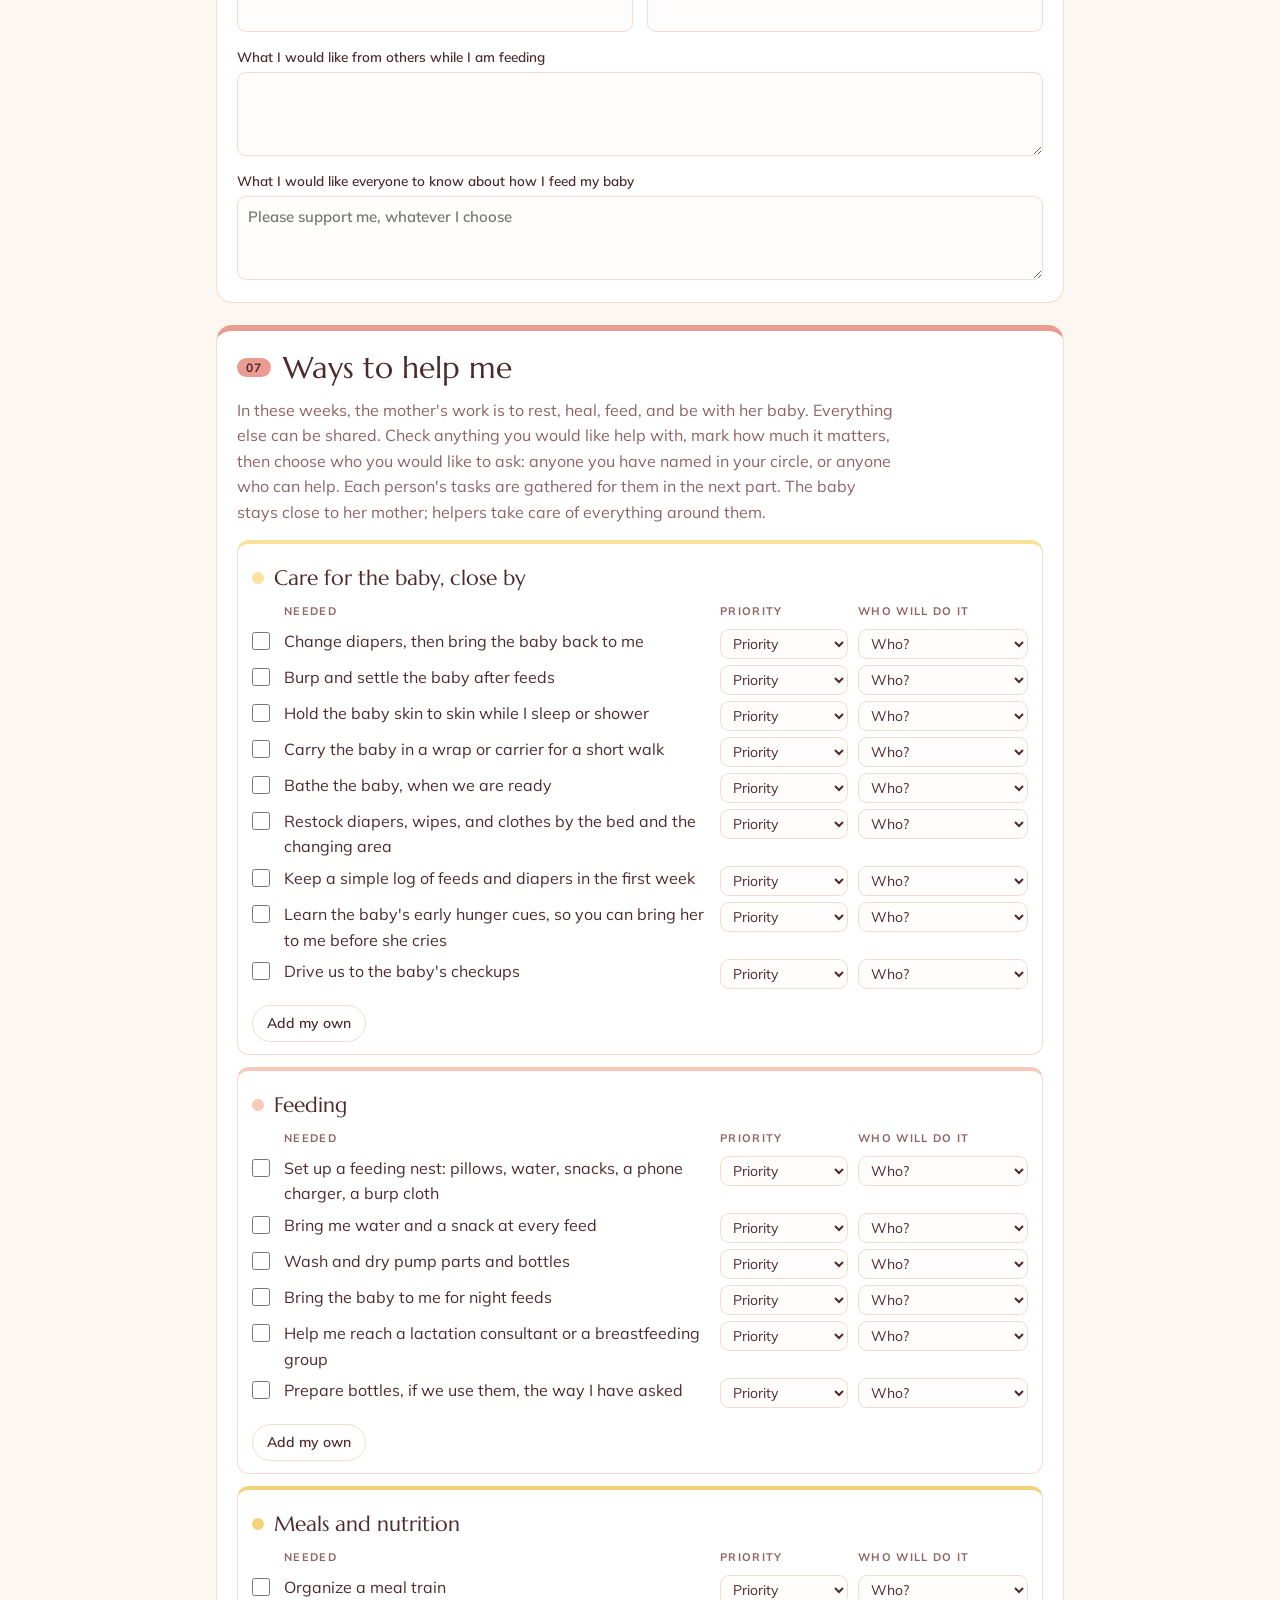
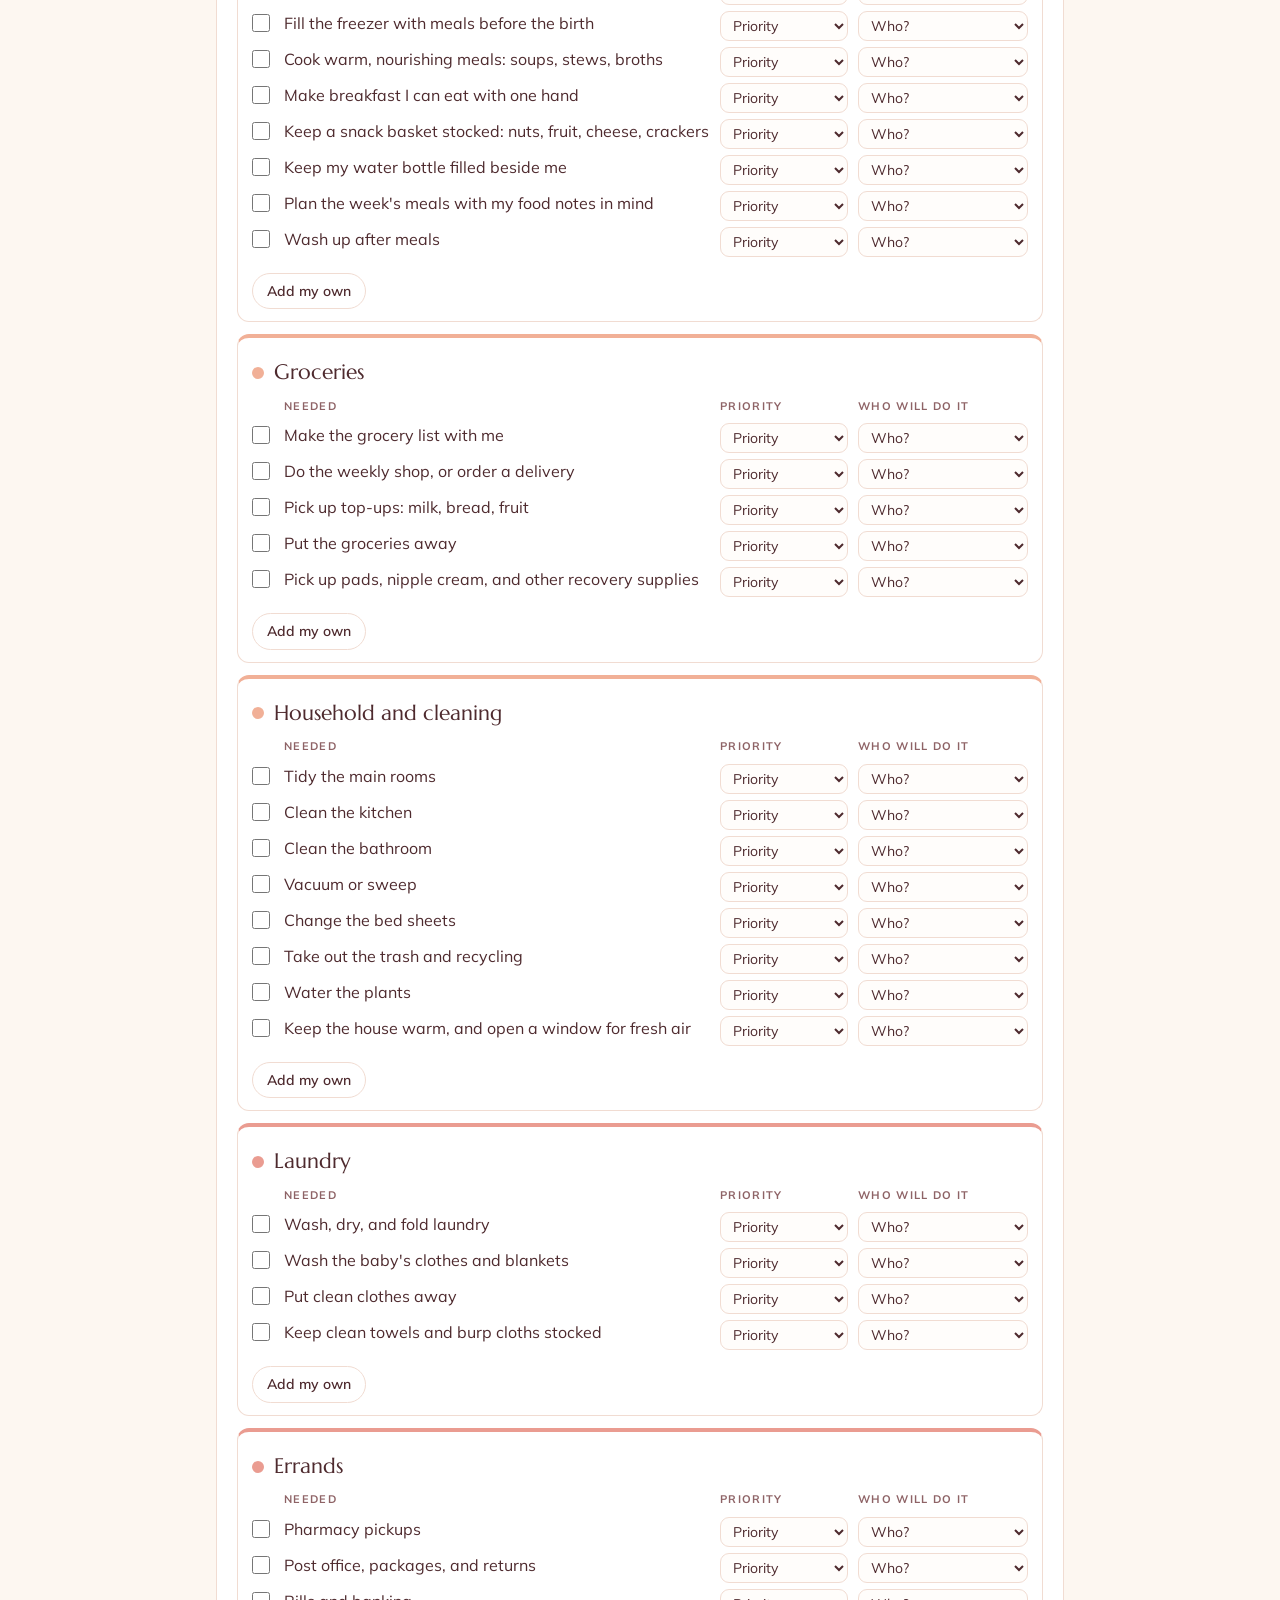
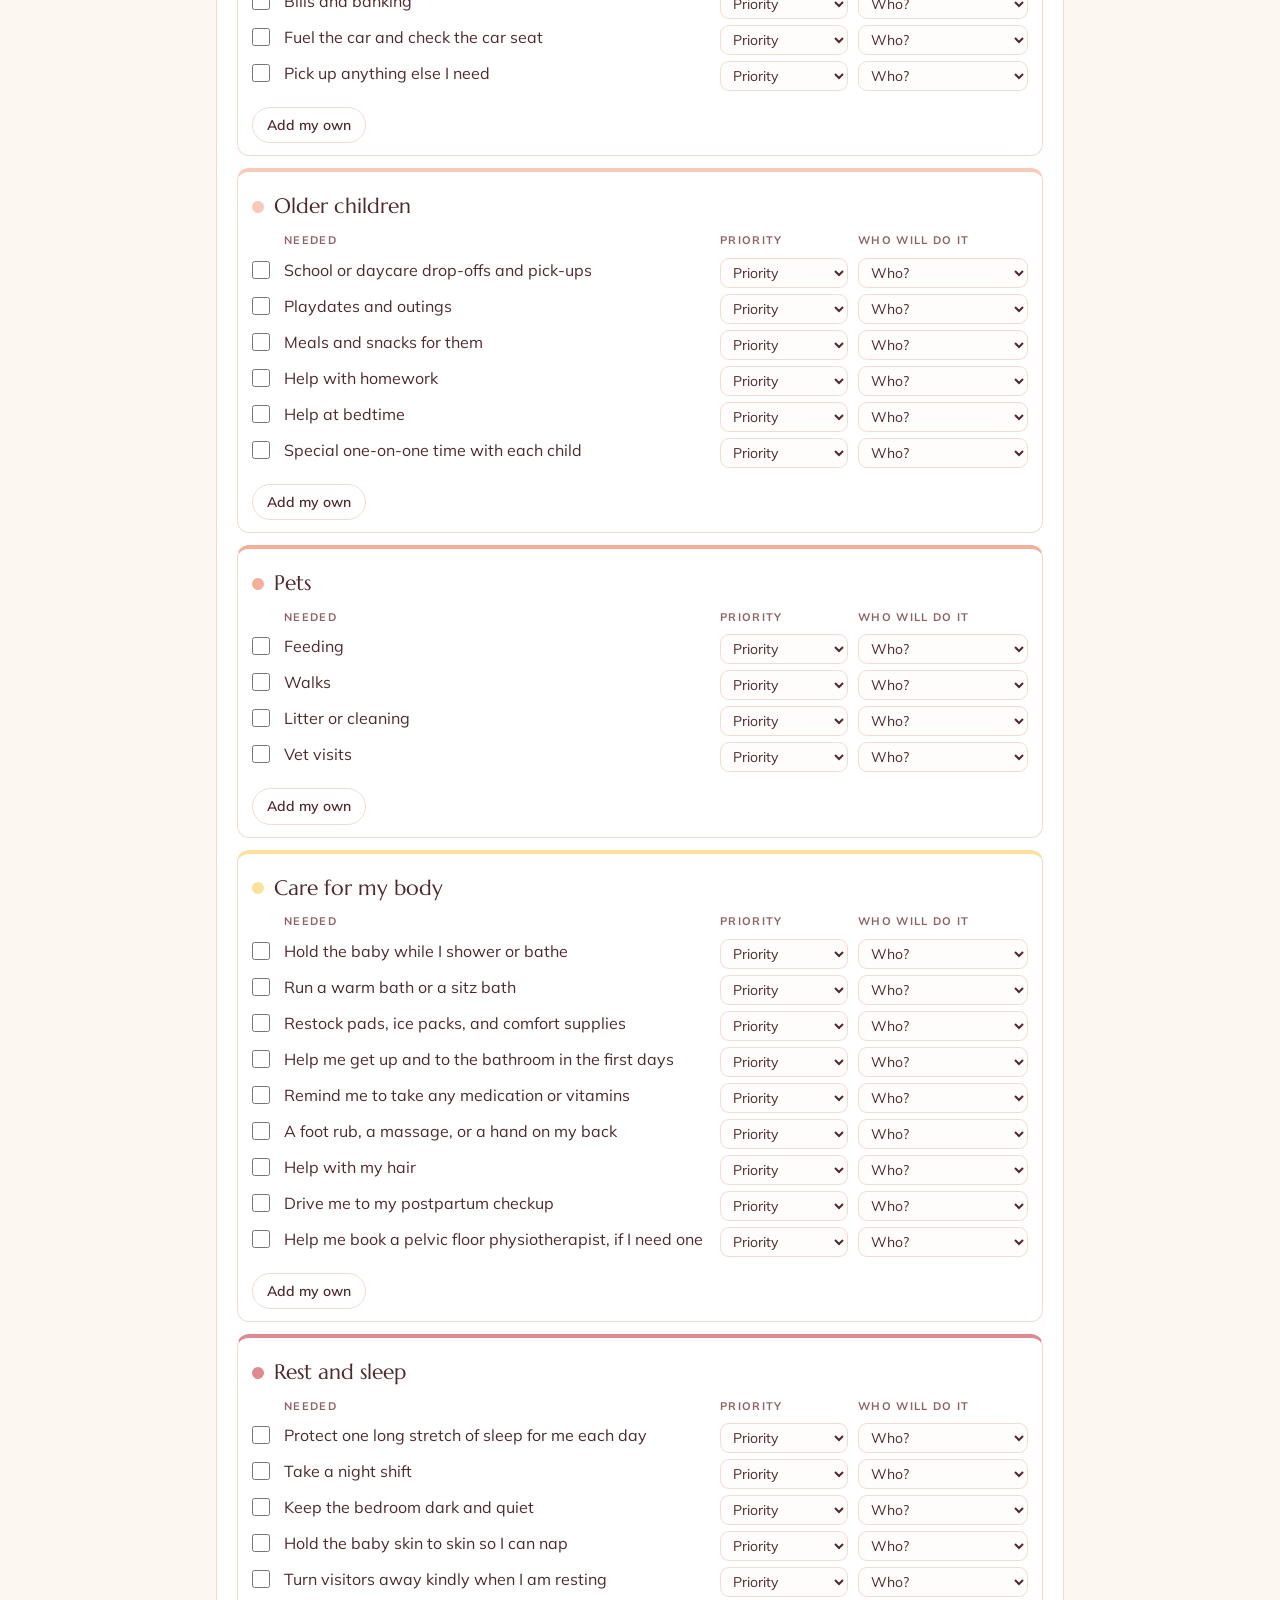
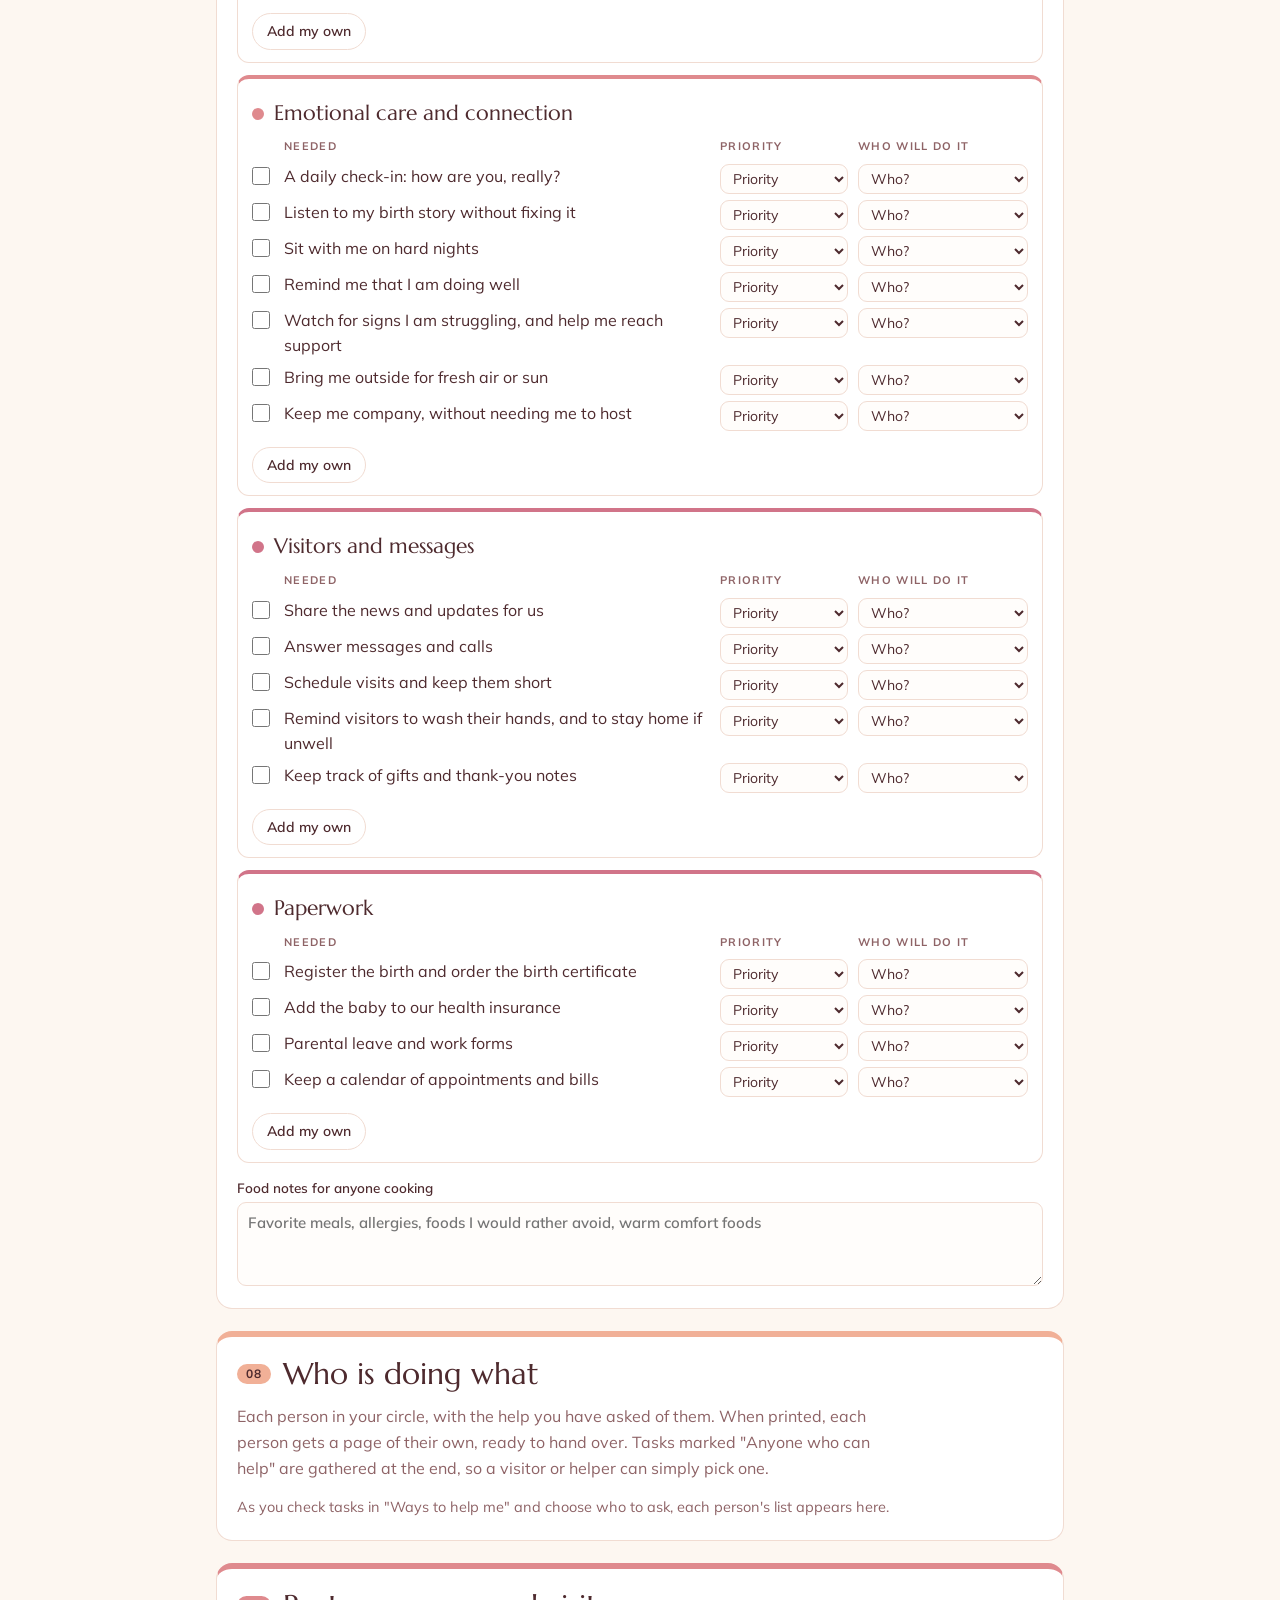
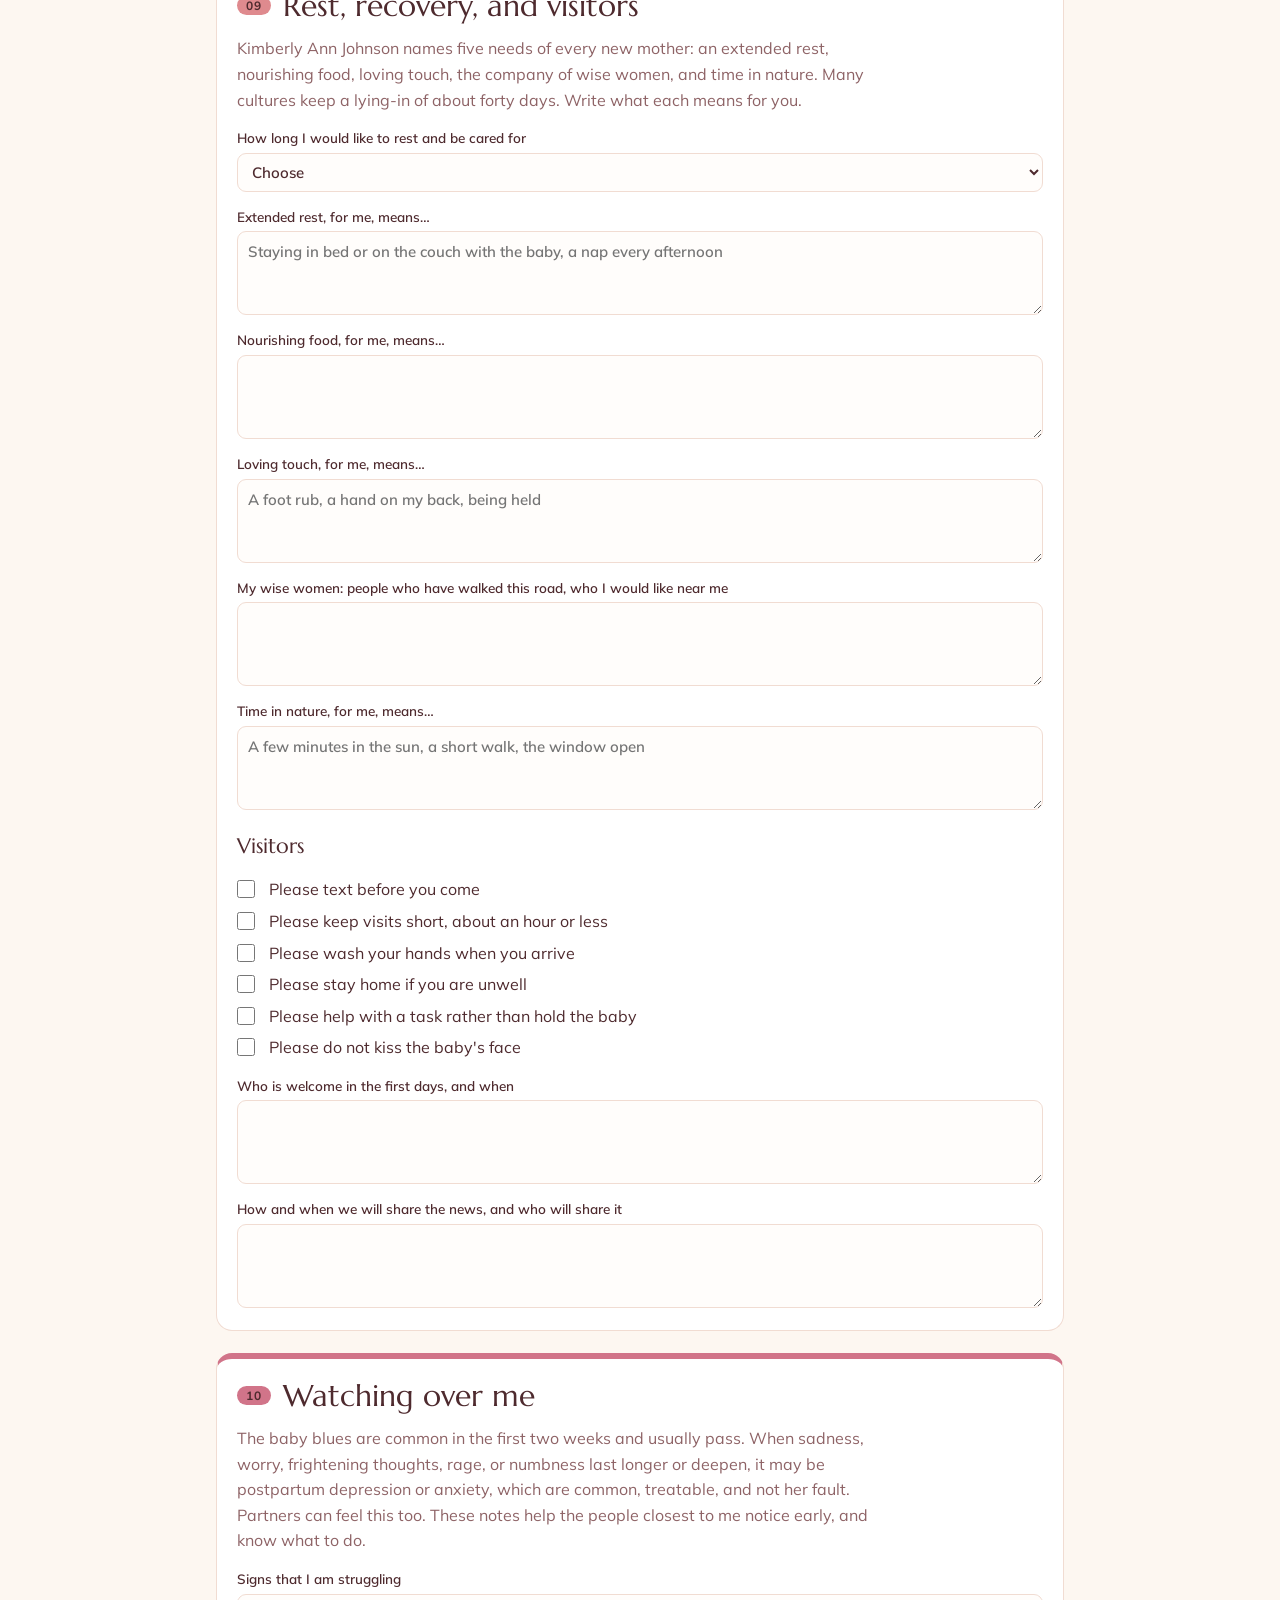
==== commit 64cba646: "The workbook as a designed booklet in the guidebook's style, a one-page Ways to help sheet with prio" ====
--- a/workbook/index.html
+++ b/workbook/index.html
@@ -79,16 +79,16 @@
 /* checklists */
 ul.checks{list-style:none;margin:0;padding:0;display:grid;gap:6px}
 ul.checks li{display:grid;grid-template-columns:22px 1fr;gap:10px;align-items:start}
-ul.checks li.task{grid-template-columns:22px 1fr minmax(120px,190px)}
+ul.checks li.task{grid-template-columns:22px 1fr 128px minmax(120px,170px)}
 ul.checks input[type=checkbox],.radio input{width:18px;height:18px;margin:3px 0 0;accent-color:var(--best)}
-ul.checks li.task input[type=text],select.who{padding:4px 8px;font-size:14px}
+ul.checks li.task input[type=text],select.who,select.pri{padding:4px 8px;font-size:14px}
 ul.checks .why{display:block;font-size:13.5px;color:var(--muted)}
-@media (max-width:560px){ ul.checks li.task{grid-template-columns:22px 1fr} ul.checks li.task input[type=text],ul.checks li.task select{grid-column:2} }
+@media (max-width:560px){ ul.checks li.task{grid-template-columns:22px 1fr 1fr} ul.checks li.task label{grid-column:2 / 4} ul.checks li.task select.pri{grid-column:2} ul.checks li.task select.who{grid-column:3} }
 .cats{display:grid;gap:12px}
 .cat{display:grid;gap:8px;padding:12px 14px;border-radius:12px;border:1px solid var(--line);border-top:4px solid var(--c);align-content:start}
 .cat h3{margin:0;display:flex;align-items:center;gap:10px}
 .cat h3 i{width:12px;height:12px;border-radius:50%;background:var(--c)}
-.colhead{display:grid;grid-template-columns:22px 1fr minmax(120px,190px);gap:10px;font-size:11px;font-weight:700;letter-spacing:.12em;text-transform:uppercase;color:var(--muted)}
+.colhead{display:grid;grid-template-columns:22px 1fr 128px minmax(120px,170px);gap:10px;font-size:11px;font-weight:700;letter-spacing:.12em;text-transform:uppercase;color:var(--muted)}
 @media (max-width:560px){ .colhead{display:none} }
 .radio{display:flex;flex-wrap:wrap;gap:8px 18px}
 .radio label{display:flex;gap:8px;align-items:center;font-size:15px}
@@ -102,6 +102,7 @@
 .person .cat-l{font-size:11px;font-weight:700;letter-spacing:.12em;text-transform:uppercase;color:var(--muted);margin-top:4px}
 .person .req{font-size:14.5px;margin:0;white-space:pre-wrap}
 .empty{margin:0;color:var(--muted);font-size:14.5px}
+.petals{color:var(--best);letter-spacing:2px;font-size:11px;white-space:nowrap}
 .printonly{display:none!important}
 @media print{ .printonly{display:grid!important} }
 .circlefig{display:flex;flex-wrap:wrap;gap:14px 20px;align-items:center}
@@ -161,12 +162,14 @@
   </header>
 
   <div class="toolbar">
-    <a class="btn" href="my-fourth-trimester-plan.pdf" target="_blank" rel="noopener">Open the PDF</a>
-    <button class="btn primary" type="button" id="print">Print or save as PDF</button>
-    <button class="btn" type="button" id="printblank">Print a blank copy</button>
+    <button class="btn primary" type="button" id="print">Print my plan as a booklet</button>
+    <a class="btn" href="ways-to-help.html?mine" target="_blank" rel="noopener">My Ways to help sheet</a>
+    <a class="btn" href="my-fourth-trimester-plan.pdf" target="_blank" rel="noopener">Blank booklet (PDF)</a>
+    <a class="btn" href="my-fourth-trimester-plan-booklet.pdf" target="_blank" rel="noopener">Booklet to print and fold</a>
+    <a class="btn" href="ways-to-help.pdf" target="_blank" rel="noopener">Blank Ways to help (PDF)</a>
     <button class="btn" type="button" id="clear">Clear everything</button>
     <span class="saved" id="saved" aria-live="polite"></span>
-    <p class="note">Fill it in here, or open the PDF to flip through or print and write in by hand. What you write here is saved only in this browser, on this device, and is not sent anywhere. To share it, print it or save it as a PDF. Your birth story is printed only if you choose.</p>
+    <p class="note">Fill it in here and print it as a booklet with your own words written in, or open the blank booklet to flip through or print and fill in by hand. The Ways to help sheet is a single page for the fridge, with every task you have circled and its priority. What you write here is saved only in this browser, on this device, and is not sent anywhere. To share it, print it or save it as a PDF. Your birth story is printed only if you choose.</p>
   </div>
 
   <nav class="toc" id="toc" aria-label="Parts of the workbook"></nav>
@@ -175,6 +178,7 @@
   <p class="foot">A companion to <a href="../">The Fourth Trimester Mandala</a>, created by Erin Singleton, a student in APPPAH's Prenatal &amp; Perinatal Educator certification. An educational workbook, not medical advice. Share your first hour and feeding plans with your midwife or doctor ahead of time; medical needs come first.</p>
 </div>
 
+<script src="content.js"></script>
 <script>
 (function(){
 "use strict";
@@ -185,7 +189,8 @@
 const txt=(k,label,ph="",type="text")=>`<label class="f">${label}<input type="${type}" name="${k}" placeholder="${esc(ph)}"></label>`;
 const area=(k,label,ph="",sub="")=>`<label class="f">${label}${sub?` <span class="sub">${sub}</span>`:""}<textarea name="${k}" placeholder="${esc(ph)}"></textarea></label>`;
 const checks=(k,items)=>`<ul class="checks">${items.map((it,i)=>{ const [t,why]=Array.isArray(it)?it:[it,""]; return `<li><input type="checkbox" name="${k}.${i}" id="${k}.${i}"><label for="${k}.${i}">${t}${why?`<span class="why">${why}</span>`:""}</label></li>`; }).join("")}</ul>`;
-const tasks=(k,items)=>`<div class="colhead" aria-hidden="true"><span></span><span>Needed</span><span>Who will do it</span></div><ul class="checks">${items.map((t,i)=>`<li class="task"><input type="checkbox" name="${k}.${i}" id="${k}.${i}"><label for="${k}.${i}">${t}</label><select class="who" name="${k}.${i}.who" aria-label="Who will do it: ${esc(t)}"></select></li>`).join("")}</ul>`;
+const PRI=`<option value="">Priority</option><option value="3">Most important</option><option value="2">Would love</option><option value="1">Nice to have</option>`;
+const tasks=(k,items)=>`<div class="colhead" aria-hidden="true"><span></span><span>Needed</span><span>Priority</span><span>Who will do it</span></div><ul class="checks">${items.map((t,i)=>`<li class="task"><input type="checkbox" name="${k}.${i}" id="${k}.${i}"><label for="${k}.${i}">${t}</label><select class="pri" name="${k}.${i}.pri" aria-label="Priority: ${esc(t)}">${PRI}</select><select class="who" name="${k}.${i}.who" aria-label="Who will do it: ${esc(t)}"></select></li>`).join("")}</ul>`;
 const radio=(k,opts)=>`<div class="radio" role="radiogroup">${opts.map((o,i)=>`<label><input type="radio" name="${k}" value="${i}">${o}</label>`).join("")}</div>`;
 
 /* Repeating cards, such as supporters or requests: a minimum number shown, and more can be added. */
@@ -221,7 +226,7 @@
  {id:"partner", c:"--partner", title:"For my partner", html:()=>`
    <p class="intro">You are my first layer. Bergman describes the partner's role simply: the mother is the baby's habitat, and the partner protects and supports them both, so they can stay together. Here is what would help me most.</p>
    <h3>What I would love from you</h3>
-   ${checks("p.req",[["Keep the baby with me, skin to skin, as much as we can","On my chest her temperature, heart, and breathing steady."],["Guard the door: visitors, calls, and announcements wait until I am ready",""],["Bring water and a snack every time I feed",""],["Take night shifts for changing, settling, and bringing the baby to me",""],["Hold the baby skin to skin on your own chest when I need to rest or shower",""],["Listen to my birth story without fixing or correcting it",""],["Watch my mood with me, and help me reach support if I need it",""],["Tell me what I am doing well, often",""],["Take care of yourself too, and tell me when you need support",""]])}
+   ${checks("p.req",PARTNER_REQ)}
    ${area("p.hour","In the first hour, I would love you to…","Speak to the baby first, stay by my head, keep the room dim and quiet")}
    ${area("p.days","In the first days, please…")}
    ${area("p.nights","At night, I would like…")}
@@ -238,22 +243,22 @@
 
  {id:"hour", c:"--baby", title:"My first hour plan", html:()=>`
    <p class="intro">Placed skin to skin and left undisturbed, a newborn moves through nine instinctive stages, from her first cry to finding the breast and falling into her first deep sleep (Widström). Check what you would like, and share this page with your care team before the birth.</p>
-   ${checks("hour",[["My baby placed straight on my bare chest, dried there, with a warm blanket over us both",""],["Unbroken skin to skin for at least the first hour, until after the first feed",""],["Let my baby find the breast herself, with no one placing her on the nipple","The breast crawl can take most of an hour; pauses are a stage of their own."],["Weighing, measuring, the bath, and routine procedures wait until after the first feed",""],["Newborn checks done on my chest, where possible",""],["Waiting before the cord is clamped",""],["Dim lights, quiet voices, and a calm room",""],["Visitors, calls, and announcements wait",""],["If I am drowsy or need care, my partner holds the baby skin to skin, or someone stays awake and watches her",""],["If I have a cesarean: skin to skin in the operating room if possible, or on my partner's chest until I am ready",""],["If my baby needs special care: my partner goes with her and keeps a hand and a voice with her",""],["Someone tells my baby what is happening, in a calm voice",""]])}
+   ${checks("hour",HOUR)}
    ${area("hour.words","The first words I would like my baby to hear","You are out now. You made it. We are here.")}
    ${area("hour.notes","Notes for my care team")}`},
 
  {id:"feeding", c:"--mother", title:"My feeding plan", html:()=>`
    <p class="intro">Feeding is food and relationship at once. Whatever path you choose, every feed can be close and calm, and skilled help early makes a real difference.</p>
    <h3>How I plan to feed</h3>
-   ${radio("feed.how",["Breastfeeding","Pumping","Breast and bottle","Formula","Not sure yet"])}
-   ${checks("feed.want",[["Skin to skin during feeds",""],["Feed on cue, day and night, rather than by the clock","Rooting, hands to mouth, and stirring come before crying."],["A visit from a lactation consultant (IBCLC) in the first days",""],["Help with latch and positioning before we leave the hospital or birth center",""],["A calm minute before each feed: slow breaths, warmth, or music","Calm helps the milk let down."],["A breastfeeding group or La Leche League meeting",""],["Ask me before offering the baby a bottle or a pacifier",""],["If bottles are used: hold her close, let her set the pace, and switch sides",""]])}
+   ${radio("feed.how",FEED_HOW)}
+   ${checks("feed.want",FEED_WANT)}
    <div class="grid">${txt("feed.ibclc","My lactation contact")}${txt("feed.ibclcphone","Their phone","","tel")}</div>
    ${area("feed.help","What I would like from others while I am feeding")}
    ${area("feed.know","What I would like everyone to know about how I feed my baby","Please support me, whatever I choose")}`},
 
  {id:"home", c:"--circle", title:"Ways to help me", html:()=>`
-   <p class="intro">In these weeks, the mother's work is to rest, heal, feed, and be with her baby. Everything else can be shared. Check anything you would like help with, then choose who you would like to ask: anyone you have named in your circle, or anyone who can help. Each person's tasks are gathered for them in the next part. The baby stays close to her mother; helpers take care of everything around them.</p>
-   <div class="cats">${CATS.map(([k,name,color,items])=>`<div class="cat" style="--c:var(${color})"><h3><i></i>${name}</h3>${tasks("home."+k,items)}${rep("x"+k,0,i=>"My own task",kk=>`<div class="grid">${txt(kk+".task","Task")}<label class="f">Who<select class="who" name="${kk}.who"></select></label></div>`,"Add my own")}</div>`).join("")}</div>
+   <p class="intro">In these weeks, the mother's work is to rest, heal, feed, and be with her baby. Everything else can be shared. Check anything you would like help with, mark how much it matters, then choose who you would like to ask: anyone you have named in your circle, or anyone who can help. Each person's tasks are gathered for them in the next part. The baby stays close to her mother; helpers take care of everything around them.</p>
+   <div class="cats">${CATS.map(([k,name,color,items])=>`<div class="cat" style="--c:var(${color})"><h3><i></i>${name}</h3>${tasks("home."+k,items)}${rep("x"+k,0,i=>"My own task",kk=>`<div class="grid">${txt(kk+".task","Task")}<label class="f">Priority<select class="pri" name="${kk}.pri">${PRI}</select></label><label class="f">Who<select class="who" name="${kk}.who"></select></label></div>`,"Add my own")}</div>`).join("")}</div>
    ${area("home.food","Food notes for anyone cooking","Favorite meals, allergies, foods I would rather avoid, warm comfort foods")}`},
 
  {id:"assign", c:"--partner", title:"Who is doing what", html:()=>`
@@ -269,7 +274,7 @@
    ${area("rest.wise","My wise women: people who have walked this road, who I would like near me")}
    ${area("rest.nature","Time in nature, for me, means…","A few minutes in the sun, a short walk, the window open")}
    <h3>Visitors</h3>
-   ${checks("visit",[["Please text before you come",""],["Please keep visits short, about an hour or less",""],["Please wash your hands when you arrive",""],["Please stay home if you are unwell",""],["Please help with a task rather than hold the baby",""],["Please do not kiss the baby's face",""]])}
+   ${checks("visit",VISIT)}
    ${area("visit.who","Who is welcome in the first days, and when")}
    ${area("visit.news","How and when we will share the news, and who will share it")}`},
 
@@ -298,13 +303,7 @@
  {id:"learn", c:"--edu", title:"For my supporters: why this matters", html:()=>`
    <p class="intro">For anyone helping in these weeks, including anyone who may care for the baby. These are the key ideas behind the requests in this workbook, so you know why closeness and quiet matter so much right now. There is more in <a href="../">The Fourth Trimester Mandala</a>.</p>
    <div class="learn">
-   <article style="--c:var(--baby)"><h3>Her chest is the baby's habitat</h3><p>A newborn's brain is only about a quarter developed at birth, and to her there are two places: mother, or other (Bergman). On her mother's bare chest, her heart rate and breathing settle within minutes, and her mother's chest warms by up to about 2°C to warm her or cools by about 1°C to cool her. Only the mother's chest adjusts this way. Apart, the baby's body moves into defense: protest, then despair, with stress hormones high. This is why we ask you to keep them together, and to help with everything else.</p></article>
-   <article style="--c:var(--baby)"><h3>The first hour</h3><p>Left skin to skin, a newborn moves through nine stages on her own: her birth cry, relaxation, awakening, rooting, rest, the crawl to the breast, licking and familiarizing, latching, and a deep sleep (Widström). She knows the way. Please wait, keep the room quiet, and let routines and visitors wait.</p></article>
-   <article style="--c:var(--mother)"><h3>Milk, and why calm matters</h3><p>Human milk is light, the milk of a baby meant to be carried and fed often, about every two hours or whenever she asks (Bergman). Stress hormones can slow the milk; calm, warmth, and support help it flow (Jayamala; Feher). Protecting the mother's rest and peace is protecting the baby's food.</p></article>
-   <article style="--c:var(--edu)"><h3>Hormones and co-regulation</h3><p>Oxytocin, the hormone of love and calm, flows with skin to skin, touch, and feeding, and it is held back by fear, pain, cold, and feeling watched or rushed (Uvnäs Moberg; Buckley). A newborn borrows her mother's nervous system to settle, and a mother settles more easily when she is held. Your calm counts: you steady the mother, and she steadies the baby. No one is meant to be the calm one alone.</p></article>
-   <article style="--c:var(--partner)"><h3>Her language</h3><p>Crying is a baby's first spoken language, and around it is a language of the body. Feeding cues come early: stirring, rooting, hands to mouth. Looking away, yawning, hiccups, or splayed fingers mean she needs a pause. Some crying is about needs now, hunger, cold, tiredness; some may be about her birth. Meet her needs first, then hold her, stay calm, and say what you see (Appleton).</p></article>
-   <article style="--c:var(--circle)"><h3>How to support</h3><ul><li>Do the tasks so the mother can hold the baby, rather than holding the baby so the mother can do the tasks.</li><li>Keep visits short, quiet, and helpful.</li><li>Listen to her birth story without correcting or comparing.</li><li>Tell her what she is doing well.</li><li>Watch for signs she is struggling, and help her reach care early.</li></ul></article>
-   <article style="--c:var(--best)"><h3>If you are caring for the baby</h3><ul><li>Hold her close, skin to skin on your bare chest if you can, with her face visible and her nose and mouth clear.</li><li>Tell her who you are and what you are doing, in a calm, low voice.</li><li>Watch her cues, and bring her to her mother at the first signs of hunger.</li><li>If you give a bottle, do it as her mother has asked: hold her close and upright, let her set the pace, and switch sides.</li><li>For sleep: on her back, on a firm, flat surface of her own, with no pillows, blankets, or toys, in the room where her parents sleep.</li><li>Return her to her mother as soon as she can be together with her, and let her mother know how the time apart went.</li></ul></article>
+   ${LEARN.map(a=>`<article style="--c:var(${a.c})"><h3>${a.h}</h3>${a.html}</article>`).join("")}
    </div>`},
 
  {id:"contacts", c:"--center", title:"Important contacts", html:()=>`
@@ -313,7 +312,7 @@
 ];
 // the help a mother can choose from, gathered by kind, with the mandala's ring colors.
 // The aim of every item: to free her to rest, heal, feed, and be with her baby (Johnson; Bergman).
-const CATS=[["baby", "Care for the baby, close by", "--baby", ["Change diapers, then bring the baby back to me", "Burp and settle the baby after feeds", "Hold the baby skin to skin while I sleep or shower", "Carry the baby in a wrap or carrier for a short walk", "Bathe the baby, when we are ready", "Restock diapers, wipes, and clothes by the bed and the changing area", "Keep a simple log of feeds and diapers in the first week", "Learn the baby's early hunger cues, so you can bring her to me before she cries", "Drive us to the baby's checkups"]], ["feed", "Feeding", "--mother", ["Set up a feeding nest: pillows, water, snacks, a phone charger, a burp cloth", "Bring me water and a snack at every feed", "Wash and dry pump parts and bottles", "Bring the baby to me for night feeds", "Help me reach a lactation consultant or a breastfeeding group", "Prepare bottles, if we use them, the way I have asked"]], ["meals", "Meals and nutrition", "--center", ["Organize a meal train", "Fill the freezer with meals before the birth", "Cook warm, nourishing meals: soups, stews, broths", "Make breakfast I can eat with one hand", "Keep a snack basket stocked: nuts, fruit, cheese, crackers", "Keep my water bottle filled beside me", "Plan the week's meals with my food notes in mind", "Wash up after meals"]], ["shop", "Groceries", "--partner", ["Make the grocery list with me", "Do the weekly shop, or order a delivery", "Pick up top-ups: milk, bread, fruit", "Put the groceries away", "Pick up pads, nipple cream, and other recovery supplies"]], ["house", "Household and cleaning", "--partner", ["Tidy the main rooms", "Clean the kitchen", "Clean the bathroom", "Vacuum or sweep", "Change the bed sheets", "Take out the trash and recycling", "Water the plants", "Keep the house warm, and open a window for fresh air"]], ["laundry", "Laundry", "--circle", ["Wash, dry, and fold laundry", "Wash the baby's clothes and blankets", "Put clean clothes away", "Keep clean towels and burp cloths stocked"]], ["errands", "Errands", "--circle", ["Pharmacy pickups", "Post office, packages, and returns", "Bills and banking", "Fuel the car and check the car seat", "Pick up anything else I need"]], ["kids", "Older children", "--mother", ["School or daycare drop-offs and pick-ups", "Playdates and outings", "Meals and snacks for them", "Help with homework", "Help at bedtime", "Special one-on-one time with each child"]], ["pets", "Pets", "--partner", ["Feeding", "Walks", "Litter or cleaning", "Vet visits"]], ["body", "Care for my body", "--baby", ["Hold the baby while I shower or bathe", "Run a warm bath or a sitz bath", "Restock pads, ice packs, and comfort supplies", "Help me get up and to the bathroom in the first days", "Remind me to take any medication or vitamins", "A foot rub, a massage, or a hand on my back", "Help with my hair", "Drive me to my postpartum checkup", "Help me book a pelvic floor physiotherapist, if I need one"]], ["sleep", "Rest and sleep", "--edu", ["Protect one long stretch of sleep for me each day", "Take a night shift", "Keep the bedroom dark and quiet", "Hold the baby skin to skin so I can nap", "Turn visitors away kindly when I am resting"]], ["heart", "Emotional care and connection", "--edu", ["A daily check-in: how are you, really?", "Listen to my birth story without fixing it", "Sit with me on hard nights", "Remind me that I am doing well", "Watch for signs I am struggling, and help me reach support", "Bring me outside for fresh air or sun", "Keep me company, without needing me to host"]], ["visits", "Visitors and messages", "--best", ["Share the news and updates for us", "Answer messages and calls", "Schedule visits and keep them short", "Remind visitors to wash their hands, and to stay home if unwell", "Keep track of gifts and thank-you notes"]], ["admin", "Paperwork", "--best", ["Register the birth and order the birth certificate", "Add the baby to our health insurance", "Parental leave and work forms", "Keep a calendar of appointments and bills"]]];
+// CATS, the menu of help, lives in content.js with the other shared lists
 
 /* ---------- draw ---------- */
 document.getElementById("toc").innerHTML=PARTS.map(p=>`<a class="chip" href="#${p.id}" style="--c:var(${p.c})"><i></i>${p.title}</a>`).join("");
@@ -342,7 +341,7 @@
   if(el.name.startsWith("me.")||el.name==="p.name") figure();
   if(/^(p|main|wider)\./.test(el.name)) whoOptions();
   // choosing someone for a task also marks it as needed
-  if(el.classList.contains("who") && el.value && el.name.startsWith("home.")){ const box=form.querySelector(`[name="${el.name.replace(/\.who$/,"")}"]`); if(box&&!box.checked){ box.checked=true; data.v[box.name]=true; } }
+  if((el.classList.contains("who")||el.classList.contains("pri")) && el.value && el.name.startsWith("home.")){ const box=form.querySelector(`[name="${el.name.replace(/\.(who|pri)$/,"")}"]`); if(box&&!box.checked){ box.checked=true; data.v[box.name]=true; } }
   summary();
   if(el.name==="story.print") storyToggle();
   save();
@@ -384,16 +383,17 @@
 function assigned(){
   const list=[], v=data.v;
   CATS.forEach(([k,name,,items])=>{
-    items.forEach((t,i)=>{ const who=v[`home.${k}.${i}.who`]; if(who||v[`home.${k}.${i}`]) list.push({cat:name, task:t, who:who||""}); });
-    for(let i=0;i<(data.rep["x"+k]||0);i++){ const t=v[`x${k}.${i}.task`]; if(t) list.push({cat:name, task:t, who:v[`x${k}.${i}.who`]||""}); }
+    items.forEach((t,i)=>{ const who=v[`home.${k}.${i}.who`], pri=+(v[`home.${k}.${i}.pri`]||0); if(who||pri||v[`home.${k}.${i}`]) list.push({cat:name, task:t, who:who||"", pri}); });
+    for(let i=0;i<(data.rep["x"+k]||0);i++){ const t=v[`x${k}.${i}.task`]; if(t) list.push({cat:name, task:t, who:v[`x${k}.${i}.who`]||"", pri:+(v[`x${k}.${i}.pri`]||0)}); }
   });
-  return list;
+  return list.sort((a,b)=>b.pri-a.pri);
 }
 function summary(){
   const box=document.getElementById("assign-list"); if(!box) return;
   const ps=people(), list=assigned(), v=data.v;
-  const byCat=items=>{ const g={}; items.forEach(x=>(g[x.cat]=g[x.cat]||[]).push(x.task));
-    return Object.keys(g).map(c=>`<div class="cat-l">${esc(c)}</div><ul>${g[c].map(t=>`<li>${esc(t)}</li>`).join("")}</ul>`).join(""); };
+  const petals=n=>n?` <span class="petals" title="${["","Nice to have","Would love","Most important"][n]}">${"●".repeat(n)}${"○".repeat(3-n)}</span>`:"";
+  const byCat=items=>{ const g={}; items.forEach(x=>(g[x.cat]=g[x.cat]||[]).push(esc(x.task)+petals(x.pri)));
+    return Object.keys(g).map(c=>`<div class="cat-l">${esc(c)}</div><ul>${g[c].map(t=>`<li>${t}</li>`).join("")}</ul>`).join(""); };
   const reqFor=p=>{ if(p.id==="p") return ""; const first=(p.name||"").trim().split(/\s+/)[0].toLowerCase(); if(!first) return "";
     const out=[]; for(let i=0;i<(data.rep.req||3);i++){ const to=(v[`req.${i}.to`]||"").toLowerCase(); if(to && to.includes(first) && v[`req.${i}.yes`]) out.push(v[`req.${i}.yes`]); }
     return out.length?`<div class="cat-l">What I would love from you</div>${out.map(r=>`<p class="req">${esc(r)}</p>`).join("")}`:""; };
@@ -419,19 +419,7 @@
 function storyToggle(){ document.getElementById("story").classList.toggle("skip", !data.v["story.print"]); }
 
 /* ---------- printing ---------- */
-document.getElementById("print").addEventListener("click",()=>{ grow(); markBlanks(); window.print(); });
-document.getElementById("printblank").addEventListener("click",()=>{
-  // a blank copy for writing by hand: clear the page for a moment, print, then put everything back
-  const keep=JSON.parse(JSON.stringify(data));
-  data={v:{"story.print":true},rep:{}}; counts();
-  form.querySelectorAll("input,textarea,select").forEach(el=>{ if(el.type==="checkbox"||el.type==="radio") el.checked=false; else el.value=""; });
-  form.querySelectorAll("textarea").forEach(t=>t.style.height="96px");
-  whoOptions(); summary(); figure(); markBlanks(); document.getElementById("story").classList.remove("skip");
-  const restore=()=>{ data=keep; counts(); fill(); window.removeEventListener("afterprint",restore); };
-  window.addEventListener("afterprint",restore);
-  window.print();
-  setTimeout(()=>{ if(data!==keep) restore(); },1500);
-});
+document.getElementById("print").addEventListener("click",()=>{ save(); window.open("booklet.html?mine&print","_blank"); });
 document.getElementById("clear").addEventListener("click",()=>{
   if(!confirm("Clear everything you have written in this workbook on this device? This cannot be undone.")) return;
   data={v:{},rep:{}}; try{ localStorage.removeItem(KEY); }catch(e){}
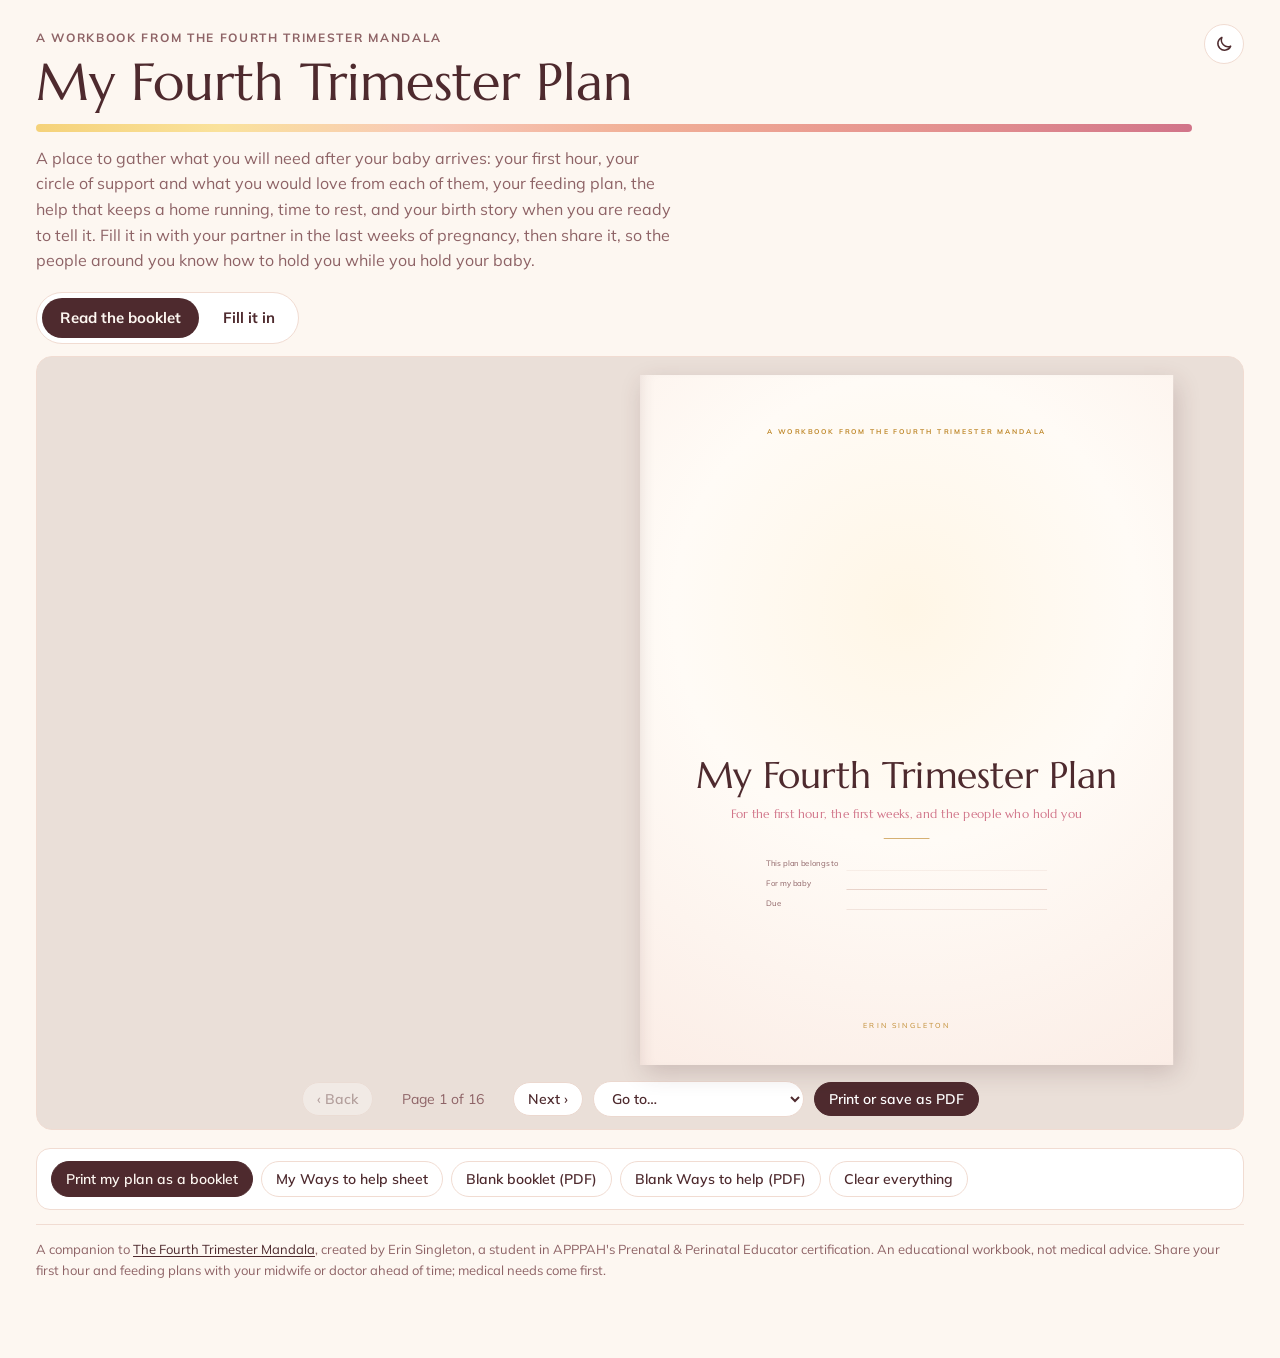
==== commit 897a197a: "The booklet at Letter size in 16 pages, a page turner on screen, and Read and Fill it in views in th" ====
--- a/workbook/index.html
+++ b/workbook/index.html
@@ -54,6 +54,15 @@
 .saved{font-size:13px;color:var(--muted);margin-left:auto}
 
 nav.toc{display:flex;flex-wrap:wrap;gap:6px;margin:0 0 22px}
+.views{display:flex;gap:6px;margin:16px 0 12px;padding:5px;border:1px solid var(--line);border-radius:999px;background:var(--surface);width:max-content;max-width:100%}
+.view{font:inherit;font-size:15px;font-weight:700;padding:8px 18px;border-radius:999px;border:none;background:transparent;color:var(--ink);cursor:pointer}
+.view[aria-selected="true"]{background:var(--ink);color:var(--bg)}
+.view:focus-visible{outline:2px solid var(--ink);outline-offset:2px}
+.reader{display:none;margin:0 0 18px}
+.reader iframe{width:100%;height:min(86vh,980px);border:1px solid var(--line);border-radius:16px;background:#EADFD8;display:block}
+body.reading .reader{display:block}
+body.reading .toolbar .note,body.reading nav.toc,body.reading form#wb{display:none}
+body.reading .wrap{max-width:1240px}
 .chip{font-size:13px;font-weight:600;padding:5px 12px;border-radius:999px;border:1px solid var(--line);background:var(--surface);color:var(--ink);text-decoration:none;display:inline-flex;align-items:center;gap:7px}
 .chip i{width:10px;height:10px;border-radius:50%;background:var(--c)}
 
@@ -161,15 +170,20 @@
     <p class="lede">A place to gather what you will need after your baby arrives: your first hour, your circle of support and what you would love from each of them, your feeding plan, the help that keeps a home running, time to rest, and your birth story when you are ready to tell it. Fill it in with your partner in the last weeks of pregnancy, then share it, so the people around you know how to hold you while you hold your baby.</p>
   </header>
 
+  <div class="views" role="tablist" aria-label="How to use the workbook">
+    <button type="button" role="tab" class="view" data-view="read" aria-selected="true">Read the booklet</button>
+    <button type="button" role="tab" class="view" data-view="fill" aria-selected="false">Fill it in</button>
+  </div>
+  <div class="reader" id="reader"><iframe id="bookframe" title="My Fourth Trimester Plan, as a booklet to page through"></iframe></div>
+
   <div class="toolbar">
     <button class="btn primary" type="button" id="print">Print my plan as a booklet</button>
     <a class="btn" href="ways-to-help.html?mine" target="_blank" rel="noopener">My Ways to help sheet</a>
     <a class="btn" href="my-fourth-trimester-plan.pdf" target="_blank" rel="noopener">Blank booklet (PDF)</a>
-    <a class="btn" href="my-fourth-trimester-plan-booklet.pdf" target="_blank" rel="noopener">Booklet to print and fold</a>
     <a class="btn" href="ways-to-help.pdf" target="_blank" rel="noopener">Blank Ways to help (PDF)</a>
     <button class="btn" type="button" id="clear">Clear everything</button>
     <span class="saved" id="saved" aria-live="polite"></span>
-    <p class="note">Fill it in here and print it as a booklet with your own words written in, or open the blank booklet to flip through or print and fill in by hand. The Ways to help sheet is a single page for the fridge, with every task you have circled and its priority. What you write here is saved only in this browser, on this device, and is not sent anywhere. To share it, print it or save it as a PDF. Your birth story is printed only if you choose.</p>
+    <p class="note">Fill it in here, and turn the pages of the booklet to see it with your own words written in. Print it as a booklet, or open the blank booklet to print and fill in by hand. The Ways to help sheet is a single page for the fridge, with every task you have circled and its priority. What you write here is saved only in this browser, on this device, and is not sent anywhere. To share it, print it or save it as a PDF. Your birth story is printed only if you choose.</p>
   </div>
 
   <nav class="toc" id="toc" aria-label="Parts of the workbook"></nav>
@@ -437,6 +451,20 @@
 sysDark.addEventListener("change",syncTheme); syncTheme();
 
 counts(); fill();
+
+/* two views: turn the pages of the booklet, or fill it in. The booklet always shows her latest words. */
+const frame=document.getElementById("bookframe");
+function setView(view, keep){
+  document.body.classList.toggle("reading", view==="read");
+  document.querySelectorAll(".view").forEach(b=>b.setAttribute("aria-selected", b.dataset.view===view?"true":"false"));
+  if(view==="read") frame.src="booklet.html?mine&t="+Date.now();
+  if(keep){ try{ localStorage.setItem("ftw-view",view); }catch(e){} }
+}
+document.querySelectorAll(".view").forEach(b=>b.addEventListener("click",()=>setView(b.dataset.view,true)));
+let first="read"; try{ first=localStorage.getItem("ftw-view")||"read"; }catch(e){}
+const asked=new URLSearchParams(location.search).get("view"); if(asked==="read"||asked==="fill") first=asked;
+if(location.hash && location.hash!=="#") first="fill";
+setView(first,false);
 })();
 </script>
 </body></html>
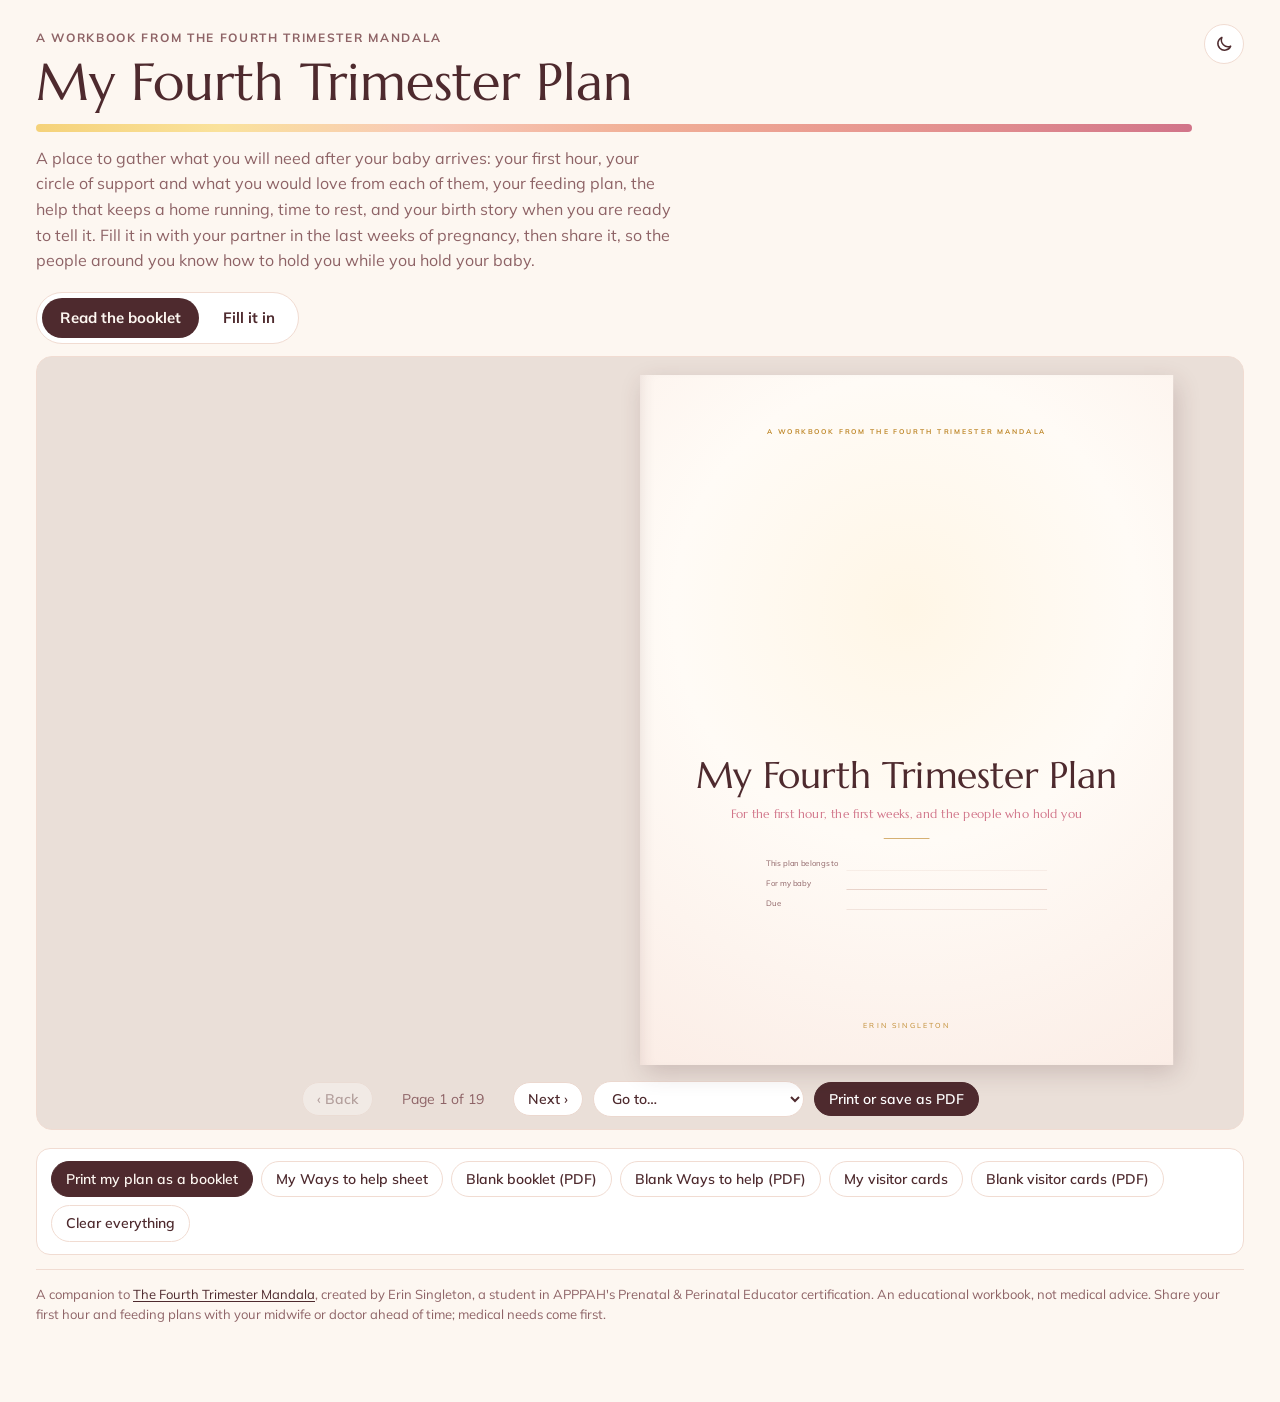
==== commit 85e916de: "Kangaroo care at the heart of the booklet, a sleep and nights plan with safe sleep and the Safe Slee" ====
--- a/workbook/index.html
+++ b/workbook/index.html
@@ -181,6 +181,8 @@
     <a class="btn" href="ways-to-help.html?mine" target="_blank" rel="noopener">My Ways to help sheet</a>
     <a class="btn" href="my-fourth-trimester-plan.pdf" target="_blank" rel="noopener">Blank booklet (PDF)</a>
     <a class="btn" href="ways-to-help.pdf" target="_blank" rel="noopener">Blank Ways to help (PDF)</a>
+    <a class="btn" href="visitor-cards.html?mine" target="_blank" rel="noopener">My visitor cards</a>
+    <a class="btn" href="visitor-cards.pdf" target="_blank" rel="noopener">Blank visitor cards (PDF)</a>
     <button class="btn" type="button" id="clear">Clear everything</button>
     <span class="saved" id="saved" aria-live="polite"></span>
     <p class="note">Fill it in here, and turn the pages of the booklet to see it with your own words written in. Print it as a booklet, or open the blank booklet to print and fill in by hand. The Ways to help sheet is a single page for the fridge, with every task you have circled and its priority. What you write here is saved only in this browser, on this device, and is not sent anywhere. To share it, print it or save it as a PDF. Your birth story is printed only if you choose.</p>
@@ -261,6 +263,11 @@
    ${area("hour.words","The first words I would like my baby to hear","You are out now. You made it. We are here.")}
    ${area("hour.notes","Notes for my care team")}`},
 
+ {id:"kangaroo", c:"--baby", title:"Kangaroo care", html:()=>`
+   <p class="intro">Kangaroo care means holding your baby skin to skin on your bare chest, as much as you can, and keeping her close. On her mother's chest a newborn's heart rate, breathing, and temperature settle, the milk flows more easily, and both bodies stay calm (Bergman). It is the heart of this plan.</p>
+   ${checks("kc",KANGAROO_PLAN)}
+   ${area("kc.notes","My notes on skin to skin and carrying","Who will help, when we will do it, what we need")}`},
+
  {id:"feeding", c:"--mother", title:"My feeding plan", html:()=>`
    <p class="intro">Feeding is food and relationship at once. Whatever path you choose, every feed can be close and calm, and skilled help early makes a real difference.</p>
    <h3>How I plan to feed</h3>
@@ -269,6 +276,17 @@
    <div class="grid">${txt("feed.ibclc","My lactation contact")}${txt("feed.ibclcphone","Their phone","","tel")}</div>
    ${area("feed.help","What I would like from others while I am feeding")}
    ${area("feed.know","What I would like everyone to know about how I feed my baby","Please support me, whatever I choose")}`},
+
+ {id:"sleep", c:"--edu", title:"Sleep and nights", html:()=>`
+   <p class="intro">Babies wake to feed often, day and night, and want to be close. A plan for nights lets everyone rest more, and keeps the baby safe. Choose what feels right for your family, and talk it through with your provider.</p>
+   <h3>Where my baby will sleep</h3>
+   ${checks("sleep.where",SLEEP_WHERE)}
+   <div class="urgent" style="border-color:var(--edu);border-left-color:var(--edu)"><b>For every sleep</b><p>On her back, on a firm, flat surface, with no pillows, loose blankets, bumpers, or toys, not too warm, and in a smoke-free home. Falling asleep with a baby on a sofa or armchair carries the highest risk, so move to a safe place, or hand her to someone awake, before you doze.</p>
+   <p><b>If you plan to bed-share while breastfeeding,</b> La Leche League's Safe Sleep Seven describes when it is safest: ${SAFE_SLEEP_SEVEN.join("; ").toLowerCase()}.</p></div>
+   ${area("sleep.who","Who helps at night, and how")}
+   ${area("sleep.feeds","Our plan for night feeds")}
+   ${area("sleep.naps","How I will rest during the day")}
+   ${area("sleep.drowsy","If I feel drowsy with the baby on my chest, the baby goes…","To my partner, or into her own safe space")}`},
 
  {id:"home", c:"--circle", title:"Ways to help me", html:()=>`
    <p class="intro">In these weeks, the mother's work is to rest, heal, feed, and be with her baby. Everything else can be shared. Check anything you would like help with, mark how much it matters, then choose who you would like to ask: anyone you have named in your circle, or anyone who can help. Each person's tasks are gathered for them in the next part. The baby stays close to her mother; helpers take care of everything around them.</p>
@@ -291,6 +309,17 @@
    ${checks("visit",VISIT)}
    ${area("visit.who","Who is welcome in the first days, and when")}
    ${area("visit.news","How and when we will share the news, and who will share it")}`},
+
+ {id:"cards", c:"--best", title:"Visitor cards", html:()=>`
+   <p class="intro">An invitation to visit, with a few words from you, what to expect, and how to help, so visits are easy and short, and leave you rested. Fill in the parts that are the same for everyone, then a line for each visit. They print four to a page, ready to cut, hand over, or photograph and send.</p>
+   <div class="grid">${txt("vc.baby","My baby's name","")}${txt("vc.born","Born on","","date")}${txt("vc.time","At","","time")}</div>
+   ${area("vc.words","A few words from us","We are so happy to share our little one with you. These first weeks are for resting and getting to know each other.")}
+   <h3>What to expect</h3>${checks("vc.expect",VC_EXPECT)}
+   <h3>How you can help</h3>${checks("vc.help",VC_HELP)}
+   ${txt("vc.x","Another way to help","For example: walk the dog on your way in")}
+   <h3>Each visit</h3>
+   ${rep("vis",4,i=>"Card "+(i+1),k=>`<div class="grid">${txt(k+".for","For")}${txt(k+".date","Date","","date")}${txt(k+".time","Time","","time")}<label class="f">For about<select name="${k}.dur"><option value="">Choose, or leave open</option>${VC_DUR.map((d,j)=>`<option value="${j}">${d}</option>`).join("")}</select></label></div>`)}
+   <p><a class="btn" href="visitor-cards.html?mine" target="_blank" rel="noopener">See and print my visitor cards</a></p>`},
 
  {id:"watch", c:"--best", title:"Watching over me", html:()=>`
    <p class="intro">The baby blues are common in the first two weeks and usually pass. When sadness, worry, frightening thoughts, rage, or numbness last longer or deepen, it may be postpartum depression or anxiety, which are common, treatable, and not her fault. Partners can feel this too. These notes help the people closest to me notice early, and know what to do.</p>
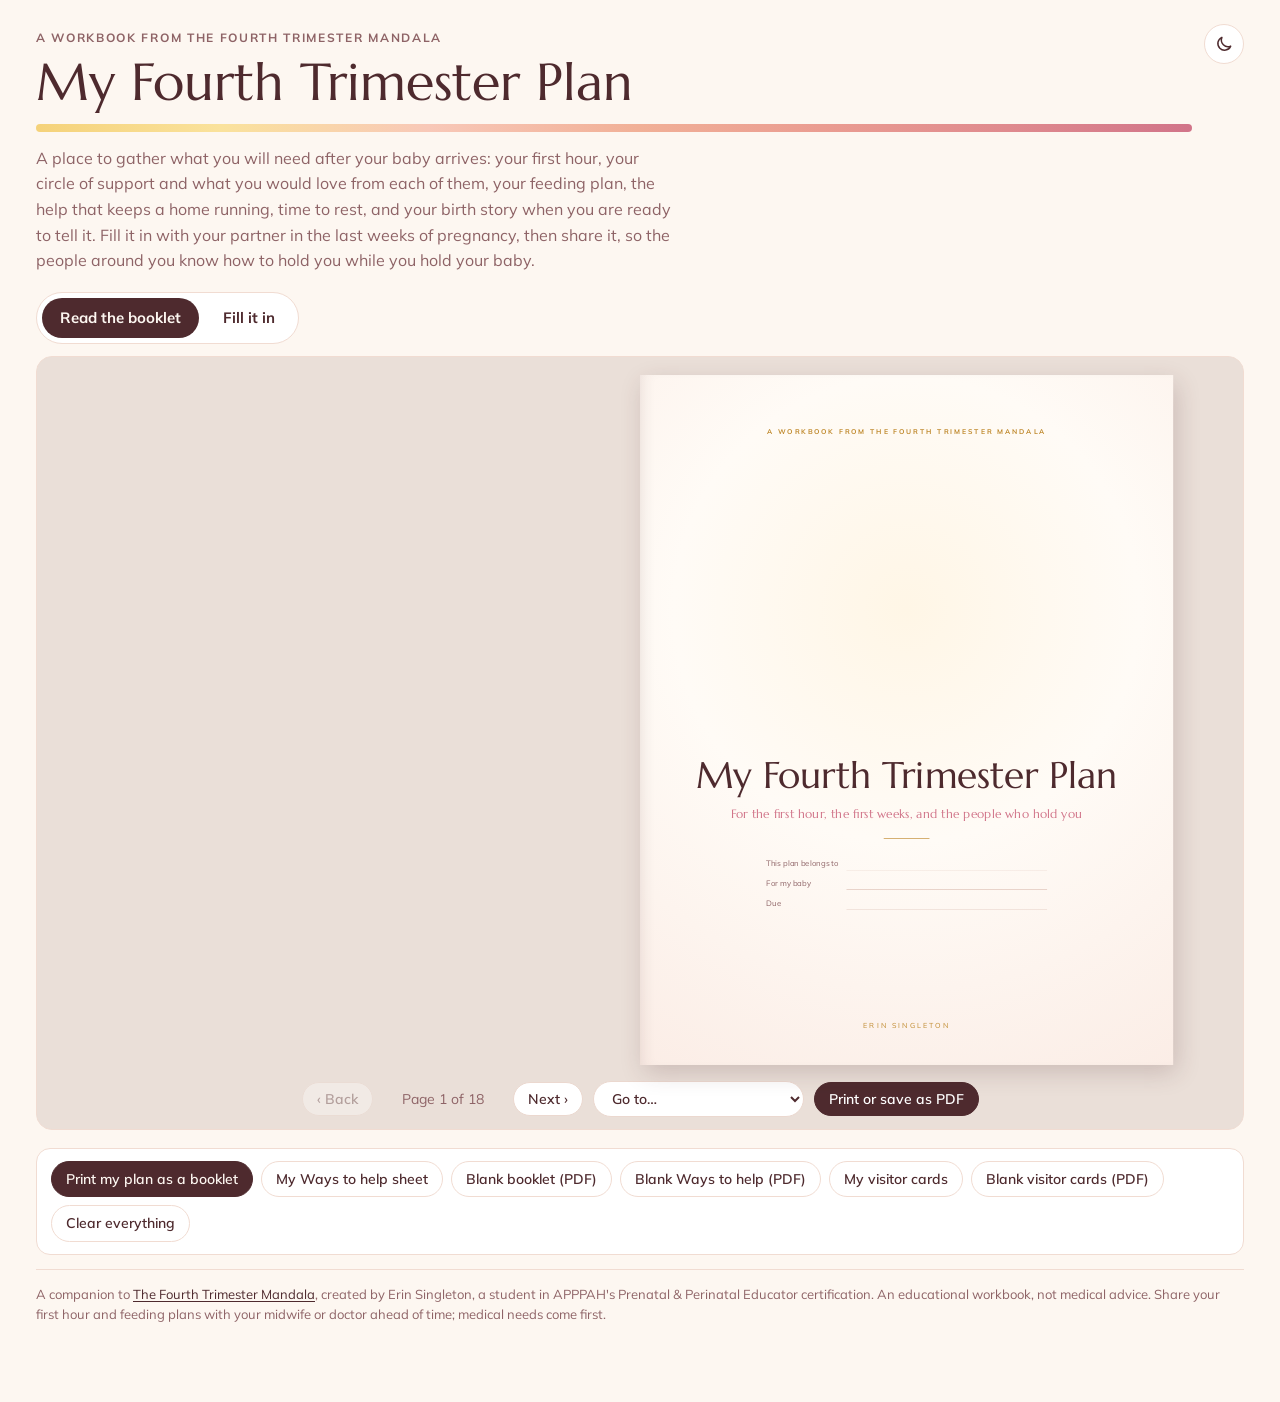
==== commit 04af53c6: "Visitor cards as formal invitations: a photo front ringed with petals, a back for each visit, printe" ====
--- a/workbook/index.html
+++ b/workbook/index.html
@@ -127,6 +127,11 @@
 .learn ul{margin:0;padding-left:20px;display:grid;gap:5px}
 .urgent{border:1px solid var(--best);border-left:5px solid var(--best);border-radius:12px;padding:12px 14px;display:grid;gap:6px}
 .urgent p{margin:0}
+.photo{display:flex;flex-wrap:wrap;gap:14px 18px;align-items:center}
+.photo-frame{width:120px;height:120px;border-radius:50%;border:2px solid var(--gold);box-shadow:0 0 0 6px color-mix(in srgb, var(--mother) 40%, transparent);overflow:hidden;display:grid;place-items:center;background:var(--field);flex:none}
+.photo-frame img{width:100%;height:100%;object-fit:cover}
+.photo-frame span{font-size:12px;color:var(--muted)}
+label.btn{display:inline-flex;cursor:pointer}
 .private{background:color-mix(in srgb, var(--mother) 22%, transparent);border-radius:10px;padding:10px 12px;font-size:14.5px;margin:0}
 .foot{font-size:13px;color:var(--muted);border-top:1px solid var(--line);padding-top:14px;margin-top:10px}
 
@@ -311,8 +316,12 @@
    ${area("visit.news","How and when we will share the news, and who will share it")}`},
 
  {id:"cards", c:"--best", title:"Visitor cards", html:()=>`
-   <p class="intro">An invitation to visit, with a few words from you, what to expect, and how to help, so visits are easy and short, and leave you rested. Fill in the parts that are the same for everyone, then a line for each visit. They print four to a page, ready to cut, hand over, or photograph and send.</p>
-   <div class="grid">${txt("vc.baby","My baby's name","")}${txt("vc.born","Born on","","date")}${txt("vc.time","At","","time")}</div>
+   <p class="intro">A personal invitation to visit. The front carries your photo and your baby's name; the back holds the visit, a few words from you, what to expect, and how to help, so visits are easy, short, and leave you rested. Fill in the parts that are the same for everyone, then a line for each visit. They print four to a page, front and back, ready to cut and give.</p>
+   <div class="photo" id="photo"><div class="photo-frame" id="photo-frame"><span>No photo yet</span></div>
+     <div><label class="btn" for="photo-file">Add a photo for the front</label><input type="file" id="photo-file" accept="image/*" hidden>
+     <button class="btn" type="button" id="photo-clear" hidden>Remove the photo</button>
+     <p class="hint">A photo of your baby, or of your family. It is made smaller and saved only on this device.</p></div></div>
+   <div class="grid">${txt("vc.baby","My baby's name","")}${txt("vc.born","Born on","","date")}${txt("vc.time","At","","time")}${txt("vc.weight","Weight","Optional, for example 7 lb 4 oz")}${txt("vc.length","Length","Optional, for example 20 in")}${txt("vc.from","With love, from","For example: Maya & Sam")}</div>
    ${area("vc.words","A few words from us","We are so happy to share our little one with you. These first weeks are for resting and getting to know each other.")}
    <h3>What to expect</h3>${checks("vc.expect",VC_EXPECT)}
    <h3>How you can help</h3>${checks("vc.help",VC_HELP)}
@@ -465,7 +474,7 @@
 document.getElementById("print").addEventListener("click",()=>{ save(); window.open("booklet.html?mine&print","_blank"); });
 document.getElementById("clear").addEventListener("click",()=>{
   if(!confirm("Clear everything you have written in this workbook on this device? This cannot be undone.")) return;
-  data={v:{},rep:{}}; try{ localStorage.removeItem(KEY); }catch(e){}
+  data={v:{},rep:{}}; try{ localStorage.removeItem(KEY); localStorage.removeItem("ftw-photo"); }catch(e){} if(typeof showPhoto==="function") showPhoto();
   counts(); form.querySelectorAll("input,textarea,select").forEach(el=>{ if(el.type==="checkbox"||el.type==="radio") el.checked=false; else el.value=""; }); fill();
 });
 // empty dropdowns and dates print as clean lines to write on
@@ -480,6 +489,19 @@
 sysDark.addEventListener("change",syncTheme); syncTheme();
 
 counts(); fill();
+
+/* the photo for the visitor cards: made smaller, and kept on this device, apart from the written plan */
+const PKEY="ftw-photo", pf=document.getElementById("photo-file"), pframe=document.getElementById("photo-frame"), pclear=document.getElementById("photo-clear");
+function showPhoto(){ let d=""; try{ d=localStorage.getItem(PKEY)||""; }catch(e){} pframe.innerHTML=d?`<img src="${d}" alt="The photo for the front of the visitor cards">`:`<span>No photo yet</span>`; pclear.hidden=!d; }
+pf.addEventListener("change",()=>{ const file=pf.files&&pf.files[0]; if(!file) return;
+  const img=new Image(), url=URL.createObjectURL(file);
+  img.onload=()=>{ const k=Math.min(1,900/Math.max(img.width,img.height)), c=document.createElement("canvas"); c.width=Math.round(img.width*k); c.height=Math.round(img.height*k);
+    c.getContext("2d").drawImage(img,0,0,c.width,c.height); URL.revokeObjectURL(url);
+    try{ localStorage.setItem(PKEY,c.toDataURL("image/jpeg",.86)); }catch(e){ alert("That photo is too large to save on this device. Please try a smaller one."); }
+    showPhoto(); pf.value=""; };
+  img.src=url; });
+pclear.addEventListener("click",()=>{ try{ localStorage.removeItem(PKEY); }catch(e){} showPhoto(); });
+showPhoto();
 
 /* two views: turn the pages of the booklet, or fill it in. The booklet always shows her latest words. */
 const frame=document.getElementById("bookframe");
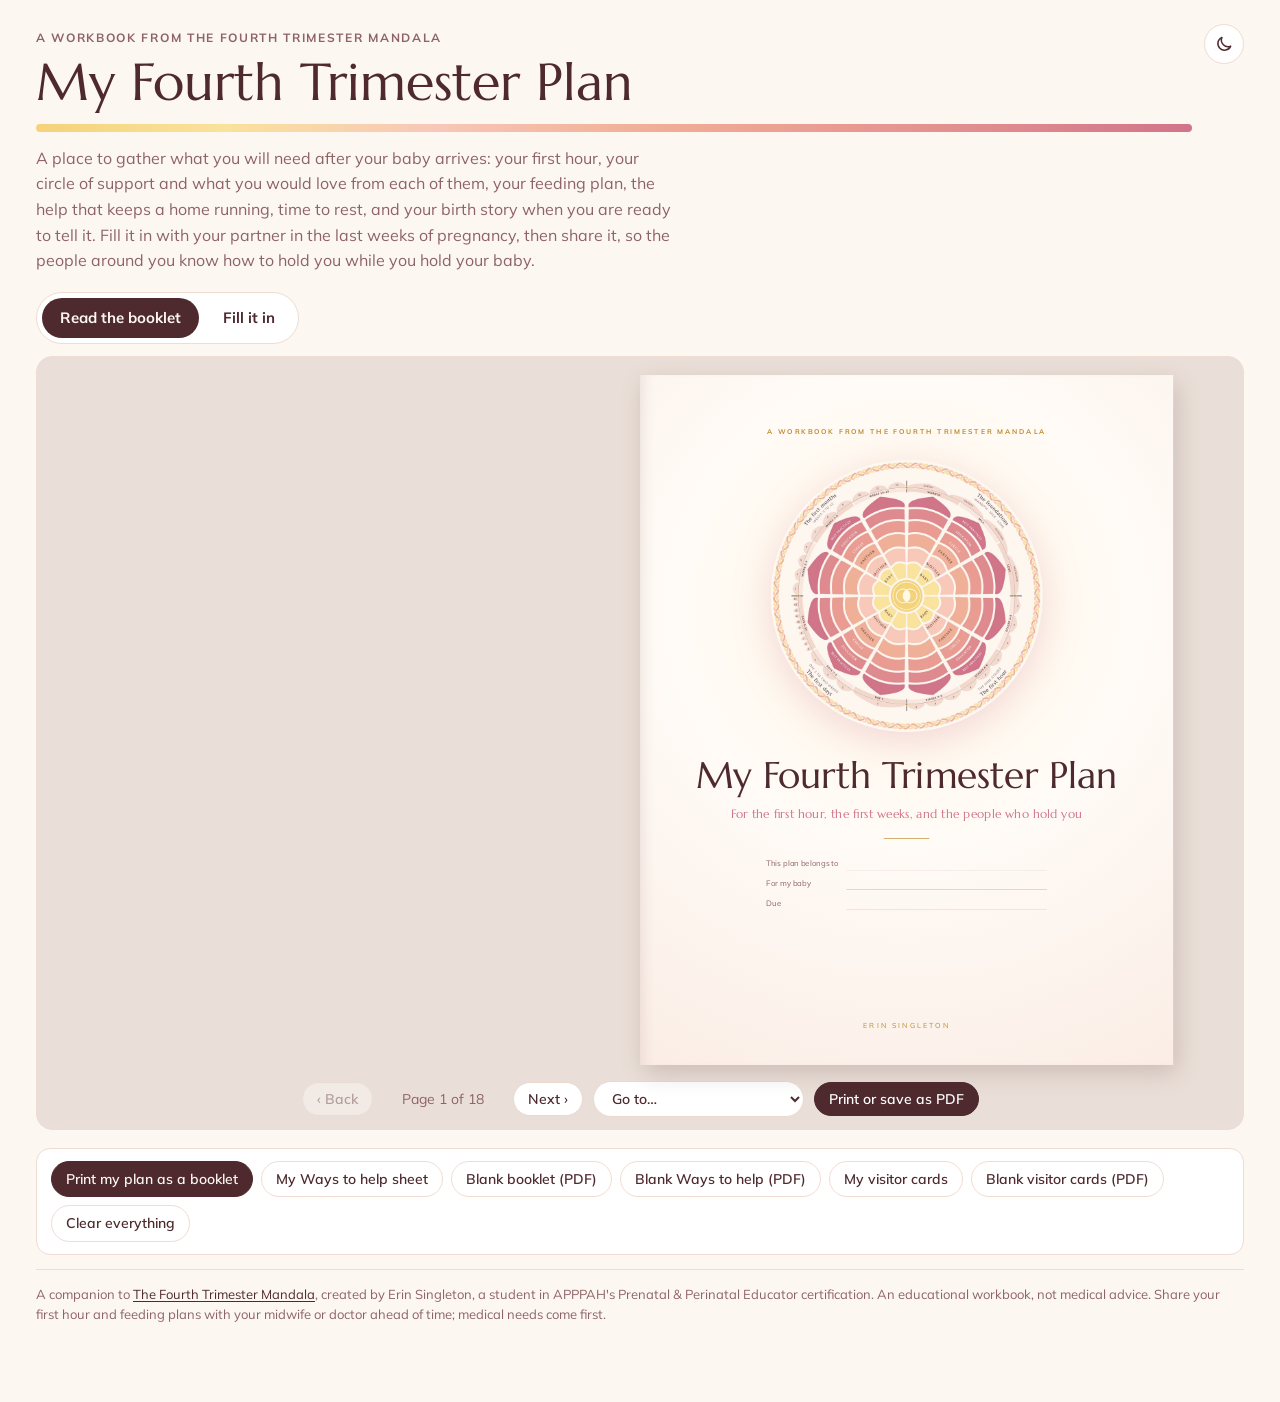
==== commit 90737011: "From The Nurture Revolution: babies borrow your brain, co-regulating together, finding your song, gr" ====
--- a/workbook/index.html
+++ b/workbook/index.html
@@ -271,7 +271,8 @@
  {id:"kangaroo", c:"--baby", title:"Kangaroo care", html:()=>`
    <p class="intro">Kangaroo care means holding your baby skin to skin on your bare chest, as much as you can, and keeping her close. On her mother's chest a newborn's heart rate, breathing, and temperature settle, the milk flows more easily, and both bodies stay calm (Bergman). It is the heart of this plan.</p>
    ${checks("kc",KANGAROO_PLAN)}
-   ${area("kc.notes","My notes on skin to skin and carrying","Who will help, when we will do it, what we need")}`},
+   ${area("kc.notes","My notes on skin to skin and carrying","Who will help, when we will do it, what we need")}
+   ${area("kc.song","Our song, and our calming playlist","The lullaby we sing, and the songs that help us settle")}`},
 
  {id:"feeding", c:"--mother", title:"My feeding plan", html:()=>`
    <p class="intro">Feeding is food and relationship at once. Whatever path you choose, every feed can be close and calm, and skilled help early makes a real difference.</p>
